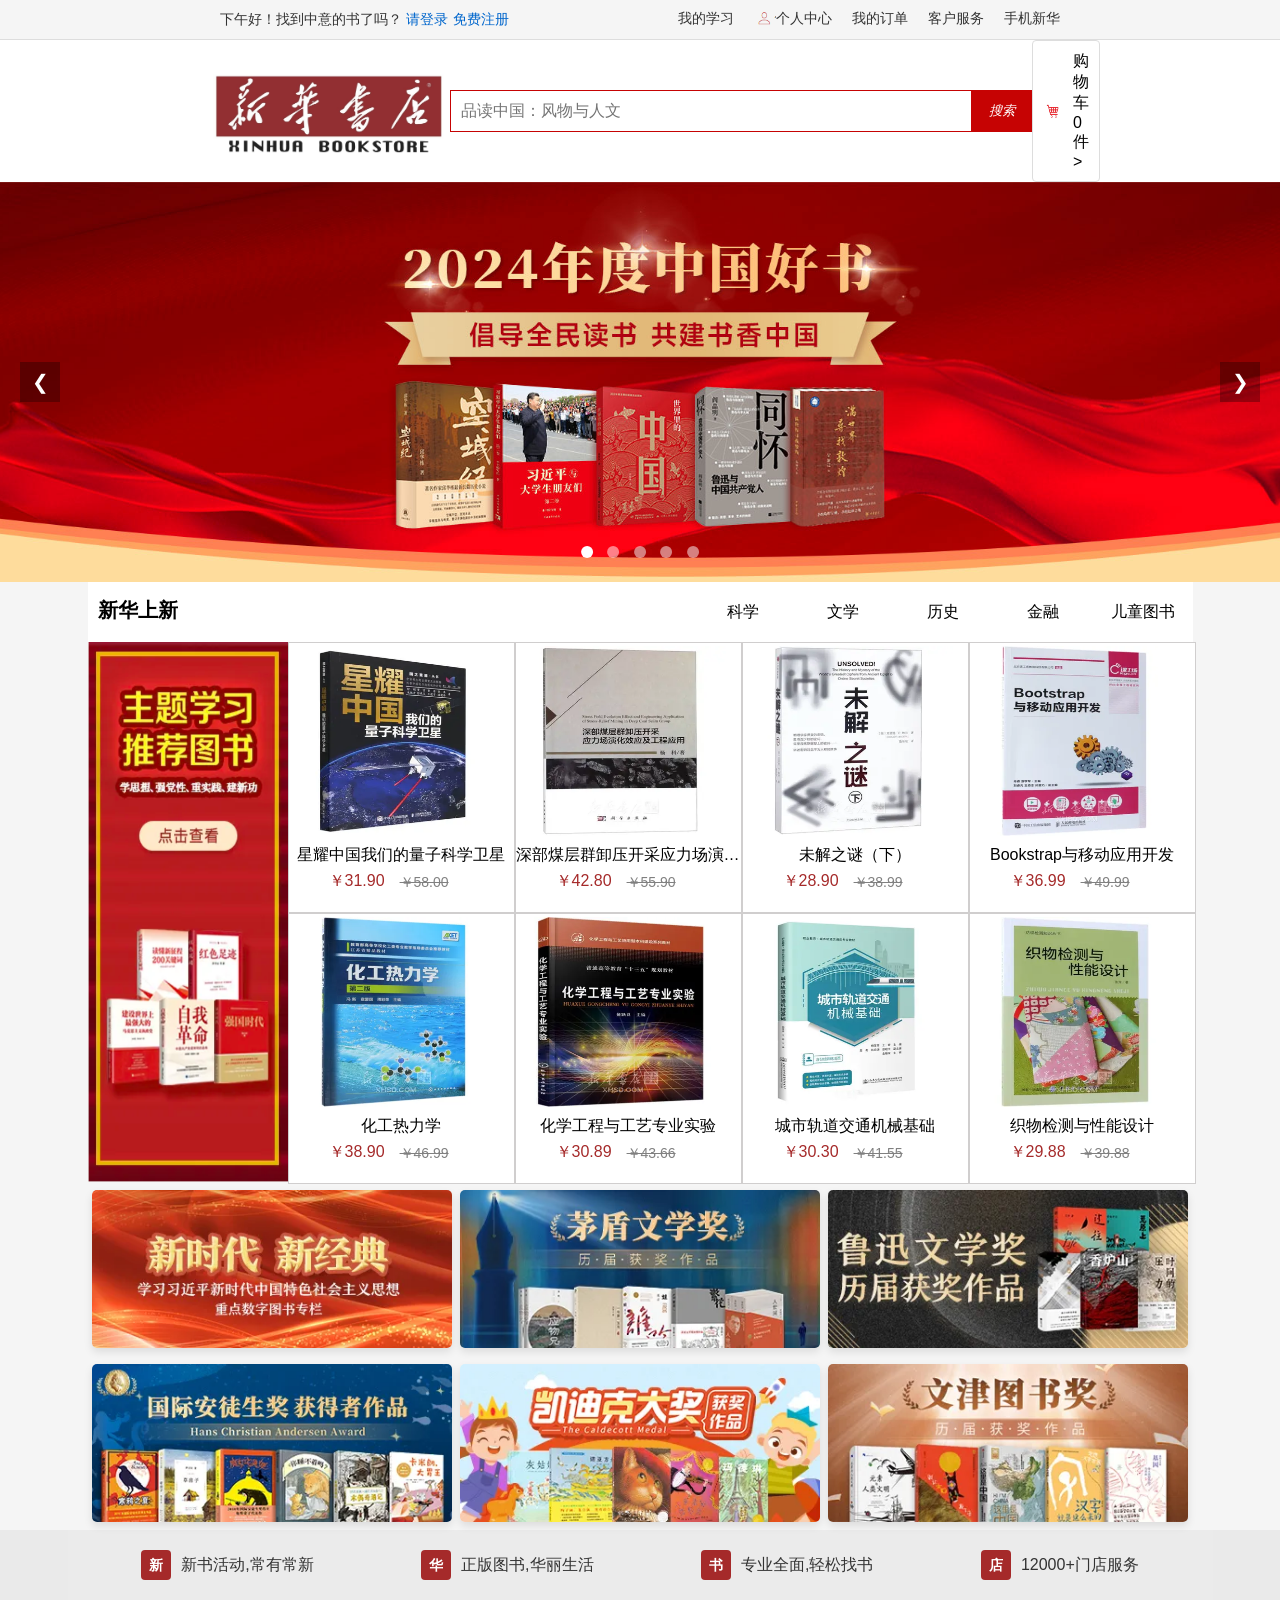
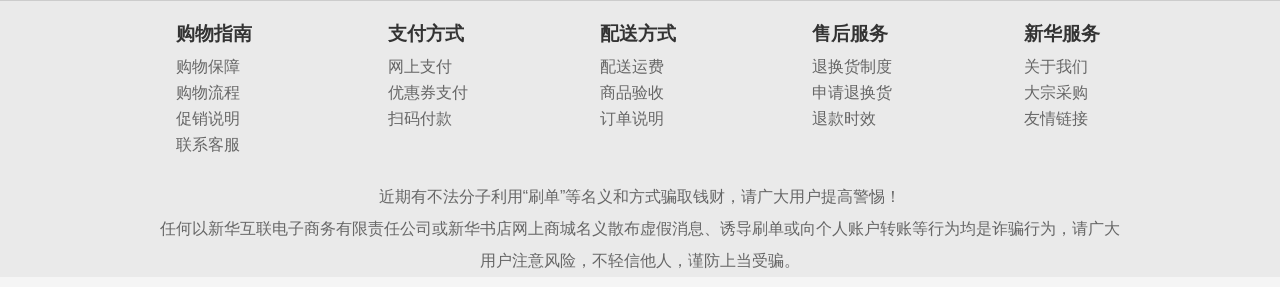
==== index.html @ 96c2afc4 "新华书店" ====
<!DOCTYPE html>
<html lang="en">

<head>
    <meta charset="UTF-8">
    <meta name="viewport" content="width=device-width, initial-scale=1.0">
    <title>新华书店</title>
    <link rel="stylesheet" href="./styles/index.css">
    <script type="module" src="./js/banner.js"></script>
    <link rel="stylesheet" href="./styles/common.css">
    <script type="module" src="./js/11.js"></script>
    <script type="module" src="./js/totop.js"></script>
    <script type="module" src="./js/cart.js"></script>
    <script type="module" src="./js/search.js"></script>
    <link rel="icon" type="image/png" sizes="32x32" href="./favicon_logosc1/favicon-32x32.png">
</head>

<body>
    <div class="top_menu">
        <div class="left-section">
            <span class="greeting">下午好！找到中意的书了吗？</span>
            <span class="login-register"><a href="#">请登录</a> <a href="#">免费注册</a></span>
        </div>
        <div class="right-section">
            <div class="nav-links">
                <a href="#">我的学习</a>
                <a href="#"><img src="./images/gerenzhongxin.png" alt="用户图标"
                        style="width: 22px; height: 18px; vertical-align: middle;">个人中心</a>
                <a href="#">我的订单</a>
                <a href="#">客户服务</a>
                <a href="#">手机新华</a>
            </div>
        </div>
    </div>
    <div class="header-container">
        <img src="./images/logo.png" alt="新华书店网上商城" class="logo">
        <div class="search-bar">
            <input type="text" placeholder="品读中国：风物与人文" class="search-input">
            <button class="search-button"><i class="fa fa-search">搜索</i></button>
        </div>
        <a href="index1.html" target="_blank" class="index1-link">
            <div class="cart">
                <img src="./images/gouwuvhe.png" alt="购物车图标" class="cart-icon">
                购物车 0 件 &gt;
            </div>
        </a>
    </div>


    <div class="banner">
        <div class="banner_wraper">
            <ul class="banner_wraper_list">
                <li class="banner_wraper_list_item"><img src="./images/banner1.jpg" alt="Image 1"></li>
                <li class="banner_wraper_list_item"><img src="./images/banner2.webp" alt="Image 2"></li>
                <li class="banner_wraper_list_item"><img src="./images/banner3.jpg" alt="Image 3"></li>
                <li class="banner_wraper_list_item"><img src="./images/banner4.webp" alt="Image 4"></li>
                <li class="banner_wraper_list_item"><img src="./images/banner5.png" alt="Image 5"></li>
            </ul>
        </div>
        <div class="banner_wraper_btn_box">
            <span class="active"></span>
            <span></span>
            <span></span>
            <span></span>
            <span></span>
        </div>
        <button class="banner_wraper_left_btn">&#10094;</button>
        <button class="banner_wraper_right_btn">&#10095;</button>

    </div>
    <div class="moudle">
        <div class="tittle">
            <h1 class="sub_tittle">新华上新</h1>
            <ul class="nav">
                <li class="nav_item">科学</li>
                <li class="nav_item">文学</li>
                <li class="nav_item">历史</li>
                <li class="nav_item">金融</li>
                <li class="nav_item">儿童图书</li>
            </ul>
        </div>
        <div class="container">
            <div class="photo">
                <img class="thumbile" src="./images/picture.png" alt="">
            </div>
            <div class="content">
                <a href="index2.html" target="_blank" class="index1-link">
                    <div class="content_item ">
                        <img class="thumbile" src="./images/kexue1.webp" alt="">
                        <p class="des">星耀中国我们的量子科学卫星</p>
                        <div class="price">
                            ￥31.90
                            <div class="original-price"> ￥58.00</div>
                        </div>
                    </div>
                </a>
                <div class="content_item">
                    <img class="thumbile" src="./images/kexue2.JPG" alt="">
                    <p class="des">深部煤层群卸压开采应力场演化效应及工程应用</p>
                    <div class="price">
                        ￥42.80
                        <div class="original-price"> ￥55.90</div>
                    </div>
                </div>
                <div class="content_item">
                    <img class="thumbile" src="./images/kexue3.jpg" alt="">
                    <p class="des">未解之谜（下）</p>
                    <div class="price">
                        ￥28.90
                        <div class="original-price"> ￥38.99</div>
                    </div>
                </div>
                <div class="content_item">
                    <img class="thumbile" src="./images/kexue4.JPG" alt="">
                    <p class="des">Bookstrap与移动应用开发</p>
                    <div class="price">
                        ￥36.99
                        <div class="original-price"> ￥49.99</div>
                    </div>
                </div>
                <div class="content_item">
                    <img class="thumbile" src="./images/kexue5.webp" alt="">
                    <p class="des">化工热力学</p>
                    <div class="price">
                        ￥38.90
                        <div class="original-price"> ￥46.99</div>
                    </div>
                </div>
                <div class="content_item">
                    <img class="thumbile" src="./images/kexue6.jpg" alt="">
                    <p class="des">化学工程与工艺专业实验</p>
                    <div class="price">
                        ￥30.89
                        <div class="original-price"> ￥43.66</div>
                    </div>
                </div>
                <div class="content_item">
                    <img class="thumbile" src="./images/kexue7.jpg" alt="">
                    <p class="des">城市轨道交通机械基础</p>
                    <div class="price">
                        ￥30.30
                        <div class="original-price"> ￥41.55</div>
                    </div>
                </div>
                <div class="content_item">
                    <img class="thumbile" src="./images/kexue8.JPG" alt="">
                    <p class="des">织物检测与性能设计</p>
                    <div class="price">
                        ￥29.88
                        <div class="original-price"> ￥39.88</div>
                    </div>
                </div>
            </div>
            <div class="content">
                <div class="content_item">
                    <img class="thumbile" src="./images/wenxue1.jpg" alt="">
                    <p class="des">骆驼祥子</p>
                    <div class="price">
                        ￥55.00
                        <div class="original-price"> ￥68.00</div>
                    </div>
                </div>
                <div class="content_item">
                    <img class="thumbile" src="./images/wenxue2.jpg" alt="">
                    <p class="des">一日的春光</p>
                    <div class="price">
                        ￥45.88
                        <div class="original-price"> ￥56.99</div>
                    </div>
                </div>
                <div class="content_item">
                    <img class="thumbile" src="./images/wenxue3.jpg" alt="">
                    <p class="des">我是猫</p>
                    <div class="price">
                        ￥41.99
                        <div class="original-price"> ￥54.22</div>
                    </div>
                </div>
                <div class="content_item">
                    <img class="thumbile" src="./images/wenxue4.jpg" alt="">
                    <p class="des">世说新语</p>
                    <div class="price">
                        ￥48.90
                        <div class="original-price"> ￥58.99</div>
                    </div>
                </div>
                <div class="content_item">
                    <img class="thumbile" src="./images/wenxue5.jpg" alt="">
                    <p class="des">猫</p>
                    <div class="price">
                        ￥41.99
                        <div class="original-price"> ￥52.00</div>
                    </div>
                </div>
                <div class="content_item">
                    <img class="thumbile" src="./images/wenxue6.jpg" alt="">
                    <p class="des">北流</p>
                    <div class="price">
                        ￥38.88
                        <div class="original-price"> ￥43.88</div>
                    </div>
                </div>
                <div class="content_item">
                    <img class="thumbile" src="./images/wenxue7.jpg" alt="">
                    <p class="des">昆虫记</p>
                    <div class="price">
                        ￥34.99
                        <div class="original-price"> ￥55.44</div>
                    </div>
                </div>
                <div class="content_item">
                    <img class="thumbile" src="./images/wenxue8.jpg" alt="">
                    <p class="des">傲慢与偏见</p>
                    <div class="price">
                        ￥41.99
                        <div class="original-price"> ￥50.34</div>
                    </div>
                </div>
            </div>
            <div class="content">
                <div class="content_item">
                    <img class="thumbile" src="./images/lishi1.webp" alt="">
                    <p class="des">中国近代史</p>
                    <div class="price">
                        ￥56.56
                        <div class="original-price"> ￥68.00</div>
                    </div>
                </div>
                <div class="content_item">
                    <img class="thumbile" src="./images/lishi2.webp" alt="">
                    <p class="des">看见故宫</p>
                    <div class="price">
                        ￥57.89
                        <div class="original-price"> ￥64.99</div>
                    </div>
                </div>
                <div class="content_item">
                    <img class="thumbile" src="./images/lishi3.webp" alt="">
                    <p class="des">中国文物精粹（海外馆藏）</p>
                    <div class="price">
                        ￥55.99
                        <div class="original-price"> ￥66.66</div>
                    </div>
                </div>
                <div class="content_item">
                    <img class="thumbile" src="./images/lishi4.jpg" alt="">
                    <p class="des">为国铸盾</p>
                    <div class="price">
                        ￥56.88
                        <div class="original-price"> ￥62.34</div>
                    </div>
                </div>
                <div class="content_item">
                    <img class="thumbile" src="./images/lishi5.webp" alt="">
                    <p class="des">中华精神大历史</p>
                    <div class="price">
                        ￥53.88
                        <div class="original-price"> ￥65.34</div>
                    </div>
                </div>
                <div class="content_item">
                    <img class="thumbile" src="./images/lishi6.webp" alt="">
                    <p class="des">庚子国变</p>
                    <div class="price">
                        ￥49.99
                        <div class="original-price"> ￥60.99</div>
                    </div>
                </div>
                <div class="content_item">
                    <img class="thumbile" src="./images/lishi7.webp" alt="">
                    <p class="des">透过地理看历史</p>
                    <div class="price">
                        ￥59.99
                        <div class="original-price"> ￥64.88</div>
                    </div>
                </div>
                <div class="content_item">
                    <img class="thumbile" src="./images/lishi8.jpg" alt="">
                    <p class="des">自然而然（曾孝濂传）</p>
                    <div class="price">
                        ￥55.99
                        <div class="original-price"> ￥66.66</div>
                    </div>
                </div>
            </div>
            <div class="content">
                <div class="content_item">
                    <img class="thumbile" src="./images/jinrong1.jpg" alt="">
                    <p class="des">企业文化与CI策划</p>
                    <div class="price">
                        ￥39.99
                        <div class="original-price"> ￥48.00</div>
                    </div>
                </div>
                <div class="content_item">
                    <img class="thumbile" src="./images/jinrong2.jpg" alt="">
                    <p class="des">Web3互联网的新世界</p>
                    <div class="price">
                        ￥37.60
                        <div class="original-price"> ￥49.99</div>
                    </div>
                </div>
                <div class="content_item">
                    <img class="thumbile" src="./images/jinrong3.jpg" alt="">
                    <p class="des">数字原生</p>
                    <div class="price">
                        ￥36.99
                        <div class="original-price"> ￥46.80</div>
                    </div>
                </div>
                <div class="content_item">
                    <img class="thumbile" src="./images/jinrong4.jpg" alt="">
                    <p class="des">重构关系（数字社交的本质）</p>
                    <div class="price">
                        ￥34.78
                        <div class="original-price"> ￥44.89</div>
                    </div>
                </div>
                <div class="content_item">
                    <img class="thumbile" src="./images/jinrong5.jpg" alt="">
                    <p class="des">中国经济改革简史</p>
                    <div class="price">
                        ￥35.34
                        <div class="original-price"> ￥46.99</div>
                    </div>
                </div>
                <div class="content_item">
                    <img class="thumbile" src="./images/jinrong6.jpg" alt="">
                    <p class="des">发展与超越中国式现代化的狠心问题与战略路径</p>
                    <div class="price">
                        ￥33.99
                        <div class="original-price"> ￥41.88</div>
                    </div>
                </div>
                <div class="content_item">
                    <img class="thumbile" src="./images/jinrong7.jpg" alt="">
                    <p class="des">七次崩溃</p>
                    <div class="price">
                        ￥32.99
                        <div class="original-price"> ￥47.89</div>
                    </div>
                </div>
                <div class="content_item">
                    <img class="thumbile" src="./images/jinrong8.jpg" alt="">
                    <p class="des">出海增长战略</p>
                    <div class="price">
                        ￥32.00
                        <div class="original-price"> ￥43.56</div>
                    </div>
                </div>
            </div>
            <div class="content">
                <div class="content_item">
                    <img class="thumbile" src="./images/ertong1.webp" alt="">
                    <p class="des">天方夜谭5</p>
                    <div class="price">
                        ￥28.99
                        <div class="original-price"> ￥39.99</div>
                    </div>
                </div>
                <div class="content_item">
                    <img class="thumbile" src="./images/ertong2.webp" alt="">
                    <p class="des">呼兰河传</p>
                    <div class="price">
                        ￥25.79
                        <div class="original-price"> ￥36.77</div>
                    </div>
                </div>
                <div class="content_item">
                    <img class="thumbile" src="./images/ertong3.webp" alt="">
                    <p class="des">x香喷喷！我的鼻子很重要</p>
                    <div class="price">
                        ￥22.74
                        <div class="original-price"> ￥33.99</div>
                    </div>
                </div>
                <div class="content_item">
                    <img class="thumbile" src="./images/ertong4.webp" alt="">
                    <p class="des">会消失的大书包</p>
                    <div class="price">
                        ￥28.99
                        <div class="original-price"> ￥38.74</div>
                    </div>
                </div>
                <div class="content_item">
                    <img class="thumbile" src="./images/ertong5.webp" alt="">
                    <p class="des">黄甫谧</p>
                    <div class="price">
                        ￥28.99
                        <div class="original-price"> ￥36.77</div>
                    </div>
                </div>
                <div class="content_item">
                    <img class="thumbile" src="./images/ertong6.webp" alt="">
                    <p class="des">疫苗先锋</p>
                    <div class="price">
                        ￥22.74
                        <div class="original-price"> ￥34.99</div>
                    </div>
                </div>
                <div class="content_item">
                    <img class="thumbile" src="./images/ertong7.webp" alt="">
                    <p class="des">花灯</p>
                    <div class="price">
                        ￥21.99
                        <div class="original-price"> ￥32.89</div>
                    </div>
                </div>
                <div class="content_item">
                    <img class="thumbile" src="./images/ertong8.webp" alt="">
                    <p class="des">氟淘淘变形记</p>
                    <div class="price">
                        ￥24.89
                        <div class="original-price"> ￥38.79</div>
                    </div>
                </div>
            </div>
        </div>
    </div>
    <div class="book-section">
        <div class="book-item">
            <img src="./images/photo1.png">
        </div>
        <div class="book-item">
            <img src="./images/photo2.png">
        </div>
        <div class="book-item">
            <img src="./images/photo3.png">
        </div>
    </div>
    <div class="book-section">
        <div class="book-item">
            <img src="./images/photo4.png">
        </div>
        <div class="book-item">
            <img src="./images/photo5.png">
        </div>
        <div class="book-item">
            <img src="./images/photo6.png">
        </div>
    </div>
    <div class="footer">
        <div class="container1">
            <div class="content">
                <div class="item">
                    <span class="icon">新</span>
                    <span>新书活动,常有常新</span>
                </div>
                <div class="item">
                    <span class="icon">华</span>
                    <span>正版图书,华丽生活</span>
                </div>
                <div class="item">
                    <span class="icon">书</span>
                    <span>专业全面,轻松找书</span>
                </div>
                <div class="item">
                    <span class="icon">店</span>
                    <span>12000+门店服务</span>
                </div>
            </div>
        </div>
        <div class="container">
            <div class="section">
                <h3>购物指南</h3>
                <ul>
                    <li><a href="#">购物保障</a></li>
                    <li><a href="#">购物流程</a></li>
                    <li><a href="#">促销说明</a></li>
                    <li><a href="#">联系客服</a></li>
                </ul>
            </div>
            <div class="section">
                <h3>支付方式</h3>
                <ul>
                    <li><a href="#">网上支付</a></li>
                    <li><a href="#">优惠券支付</a></li>
                    <li><a href="#">扫码付款</a></li>
                </ul>
            </div>
            <div class="section">
                <h3>配送方式</h3>
                <ul>
                    <li><a href="#">配送运费</a></li>
                    <li><a href="#">商品验收</a></li>
                    <li><a href="#">订单说明</a></li>
                </ul>
            </div>
            <div class="section">
                <h3>售后服务</h3>
                <ul>
                    <li><a href="#">退换货制度</a></li>
                    <li><a href="#">申请退换货</a></li>
                    <li><a href="#">退款时效</a></li>
                </ul>
            </div>
            <div class="section">
                <h3>新华服务</h3>
                <ul>
                    <li><a href="#">关于我们</a></li>
                    <li><a href="#">大宗采购</a></li>
                    <li><a href="#">友情链接</a></li>
                </ul>
            </div>
        </div>

        <div class="warning-container">
            <p class="warning-text">近期有不法分子利用“刷单”等名义和方式骗取钱财，请广大用户提高警惕！</p>
            <p class="warning-text">任何以新华互联电子商务有限责任公司或新华书店网上商城名义散布虚假消息、诱导刷单或向个人账户转账等行为均是诈骗行为，请广大用户注意风险，不轻信他人，谨防上当受骗。</p>
        </div>
    </div>
    <div class="top_btn">
        <i class="iconfont icon-up1"></i> <br>

        回到顶部
    </div>
</body>

</html>
---- styles/index.css ----
body,
ol,
ul,
h1,
h2,
h3,
h4,
h5,
h6,
p,
th,
td,
dl,
dd,
form,
fieldset,
legend,
input,
textarea,
select {
    margin: 0;
    padding: 0
}
li {
    list-style: none;
}



.banner {
    width: 100%;
    height: 400px;
    position: relative;
    overflow: hidden;
}

.banner_wraper {
    width: 100%;
    height: 100%;
    position: relative;
}

.banner_wraper_list {
    width: 100%;
    height: 100%;
    position: absolute;
    left: 0;
    top: 0;
    display: flex;
    transition: transform 0.5s ease-in-out;
}

.banner_wraper_list_item {
    width: 100%;
    height: 100%;
    float: left;
     min-width: 100%;
    flex-shrink: 0;
}

.banner_wraper_list_item img {
    width: 100%;
    height: 100%;
    object-fit: cover;
}

.banner_wraper_left_btn,
.banner_wraper_right_btn {
    position: absolute;
    top: 50%;
    transform: translateY(-50%);
    width: 40px;
    height: 40px;
    background: rgba(0, 0, 0, 0.3);
    color: #fff;
    border: none;
    cursor: pointer;
    font-size: 20px;
    z-index: 10;
}

.banner_wraper_left_btn {
    left: 20px;
}

.banner_wraper_right_btn {
    right: 20px;
}

.banner_wraper_btn_box {
    position: absolute;
    bottom: 20px;
    left: 50%;
    transform: translateX(-50%);
    z-index: 10;
}

.banner_wraper_btn_box span {
    display: inline-block;
    width: 12px;
    height: 12px;
    background: rgba(255, 255, 255, 0.5);
    border-radius: 50%;
    margin: 0 5px;
    cursor: pointer;
}

.banner_wraper_btn_box span.active {
    background: #fff;
}
.moudle {
    width: 1105px;
    height: 600px;
    margin: auto;
}
.moudle .tittle {
    justify-content: space-between;
    display: flex;
    height: 60px;
    background-color: white;
}
.moudle .tittle .sub_tittle {
    font-size: 20px;
    margin-top: 15px;
    margin-left: 10px;
}
.moudle .tittle .nav { 
    /* margin-top: 15px; */
    display: flex;
    align-items: center;
}
.moudle .tittle .nav_item {
    border-radius: 20px;
    text-align: center;
    width: 100px;
}
.moudle .tittle .nav_item:hover {
    background-color: brown;
    color: white;
}
.moudle .nav_item.active{
    display: block;
}
.moudle .container {
    display: flex;
    width: 1110px;
    height: 540px;
}
.moudle .photo {
    width: 200px;
    height: 540px;
}
.moudle .photo .thumbile {
    width: 200px;
    height: 540px;
}
.moudle .content {
    display: none;
    width: 910px;
    height: 540px;
    flex-wrap: wrap;
}
.moudle .content.show {
    display: flex;
}
.moudle .content_item {
    background-color: white;
    width: 225px;
    height: 269px;
    border: 0.5px solid rgb(208, 206, 206);
}
.moudle .content_item .thumbile{
    margin-top: 3px;
    /* display: none; */
    width: 210px;
    height: 190px;
    cursor: pointer;
}
.des {
    text-align: center;
    cursor: pointer;
    margin-top: 5px;
    white-space: nowrap; /* 防止换行 */
    overflow: hidden; /* 超出部分隐藏 */
    text-overflow: ellipsis; /* 超出部分用省略号表示 */
    width: 225px;
}
.moudle .content .content_item p:hover {
    color: brown;
}
.moudle .content .price {
    display: flex;
    margin-left: 40px;
    color: brown;
    font-size: 16px;
    margin-top: 5px;
}
.moudle .content .original-price {
    text-decoration: line-through;
    color: gray;
    font-size: 14px;
    margin-left: 15px;
    margin-top: 3px;
}


.book-section {
    display: flex;
    margin: auto;
    width: 1105px;
    height: 158px;
    justify-content: space-around;
    padding: 8px 8px;
}

.book-item {
    width: 360px;
    height: 158px;
    box-shadow: 0 4px 8px rgba(0, 0, 0, 0.1);
    border-radius: 5px;
    overflow: hidden;
}

.book-item img {
    width: 360px;
    height: auto;
    display: block;
}


.footer {
    width: 100%;
    background-color:  #e5e4e4a1;
}

.footer .container1 {
    border-bottom: 1px solid #ccc;
}

.footer .content {
    margin: auto;
    width: 1105px;
    display: flex;
    justify-content: space-around;
    align-items: center;
    padding: 20px;
    background-color: #ebebeb;
    
}

.item {
    display: flex;
    align-items: center;
    gap: 10px; /* 调整图标和文本之间的间距 */
}

.icon {
    width: 30px; /* 根据实际需要调整大小 */
    height: 30px;
    line-height: 30px;
    text-align: center;
    color: white;
    background-color: brown; /* 图标背景颜色 */
    border-radius: 4px;
    font-size: 14px;
    font-weight: bold;
    cursor: pointer;
}

.item span:last-child {
    color: #333;
    font-size: 16px;
    cursor: pointer;
}


.footer .container {
    width: 1060px;
    display: flex;
    justify-content: space-around;
    padding: 20px;
    margin: auto;
}

.section {
    /* text-align: left; */
    /* margin-left: 100px; */
    width: 80px;
    /* margin: auto; */
}

.section h3 {
    /* margin: auto; */
    color: #333;
    margin-bottom: 10px;
}

.section ul {
    list-style-type: none;
    padding: 0;
}

.section ul li a {
    color: #666;
    text-decoration: none;
    display: block;
    margin-bottom: 5px;
}

.section ul li a:hover {
    color: brown;
}




.warning-container {
    text-align: center;
    /* background-color:  #e5e4e4a1; */
    /* padding: 20px; */
    /* margin-bottom: 0px; */
    border-radius: 5px;
    /* box-shadow: 0 0 10px rgba(0, 0, 0, 0.1); */
    margin: auto ;
    max-width: 960px;
    margin-bottom: 10px  ;
}

.warning-text {
    color:#666;
    line-height: 2;
}


.top_btn {
width: 80px;
height: 60px;
background-color:brown;
position: fixed;
bottom: 100px;
right: 50px;
padding: 10px 5px;
color: white;
text-align: center;
font-size: 16px; 
cursor: pointer;
}
---- styles/common.css ----
body {
    font-family: Arial, sans-serif;
    margin: 0;
    padding: 0;
    background-color: #f5f5f5;
}

.top_menu {
    background-color: #f5f5f5;
    border-bottom: 1px solid #ddd;
    padding: 10px 20px;
    display: flex;
    justify-content: space-between;
    align-items: center;
}

.greeting {
    color: #333;
    font-size: 14px;
    margin-left: 200px;
}

.login-register a {
    color: #0066cc;
    text-decoration: none;
    font-size: 14px;
}

.nav-links {
    display: flex;
    gap: 20px;
    font-size: 14px;
    margin-right: 200px;
}

.nav-links a {
    color: #333;
    text-decoration: none;
}

.header-container {
    background: white;
    display: flex;
    justify-content: space-between;
    align-items: center;
    /* padding: 20px; */
}

.logo {
    width: 250px;
    height: auto;
    margin-left: 200px;
}

.search-bar {
    display: flex;
    align-items: center;
   
}

.search-input {
    outline: none;
    width: 500px;
    height: 40px;
    border: 1px solid rgb(198, 3, 3);
    padding: 0 10px;
    font-size: 16px;
}

.search-button {
    width: 60px;
    height: 42px;
    background-color: rgb(198, 3, 3);
    color: white;
    border: none;
    cursor: pointer;
}

.index1-link {
    text-decoration: none;
    /* 去除链接默认下划线 */
    color: inherit;
    /* 继承父元素颜色 */
    display: inline-block;
    /* 使链接成为行内块级元素 */
}

.cart {
    margin-right: 200px;
    display: flex;
    align-items: center;
    padding: 10px;
    border: 1px solid #ddd;
    border-radius: 4px;
    cursor: pointer;
}

.cart-icon {
    width: 20px;
    height: 20px;
    margin-right: 10px;
}
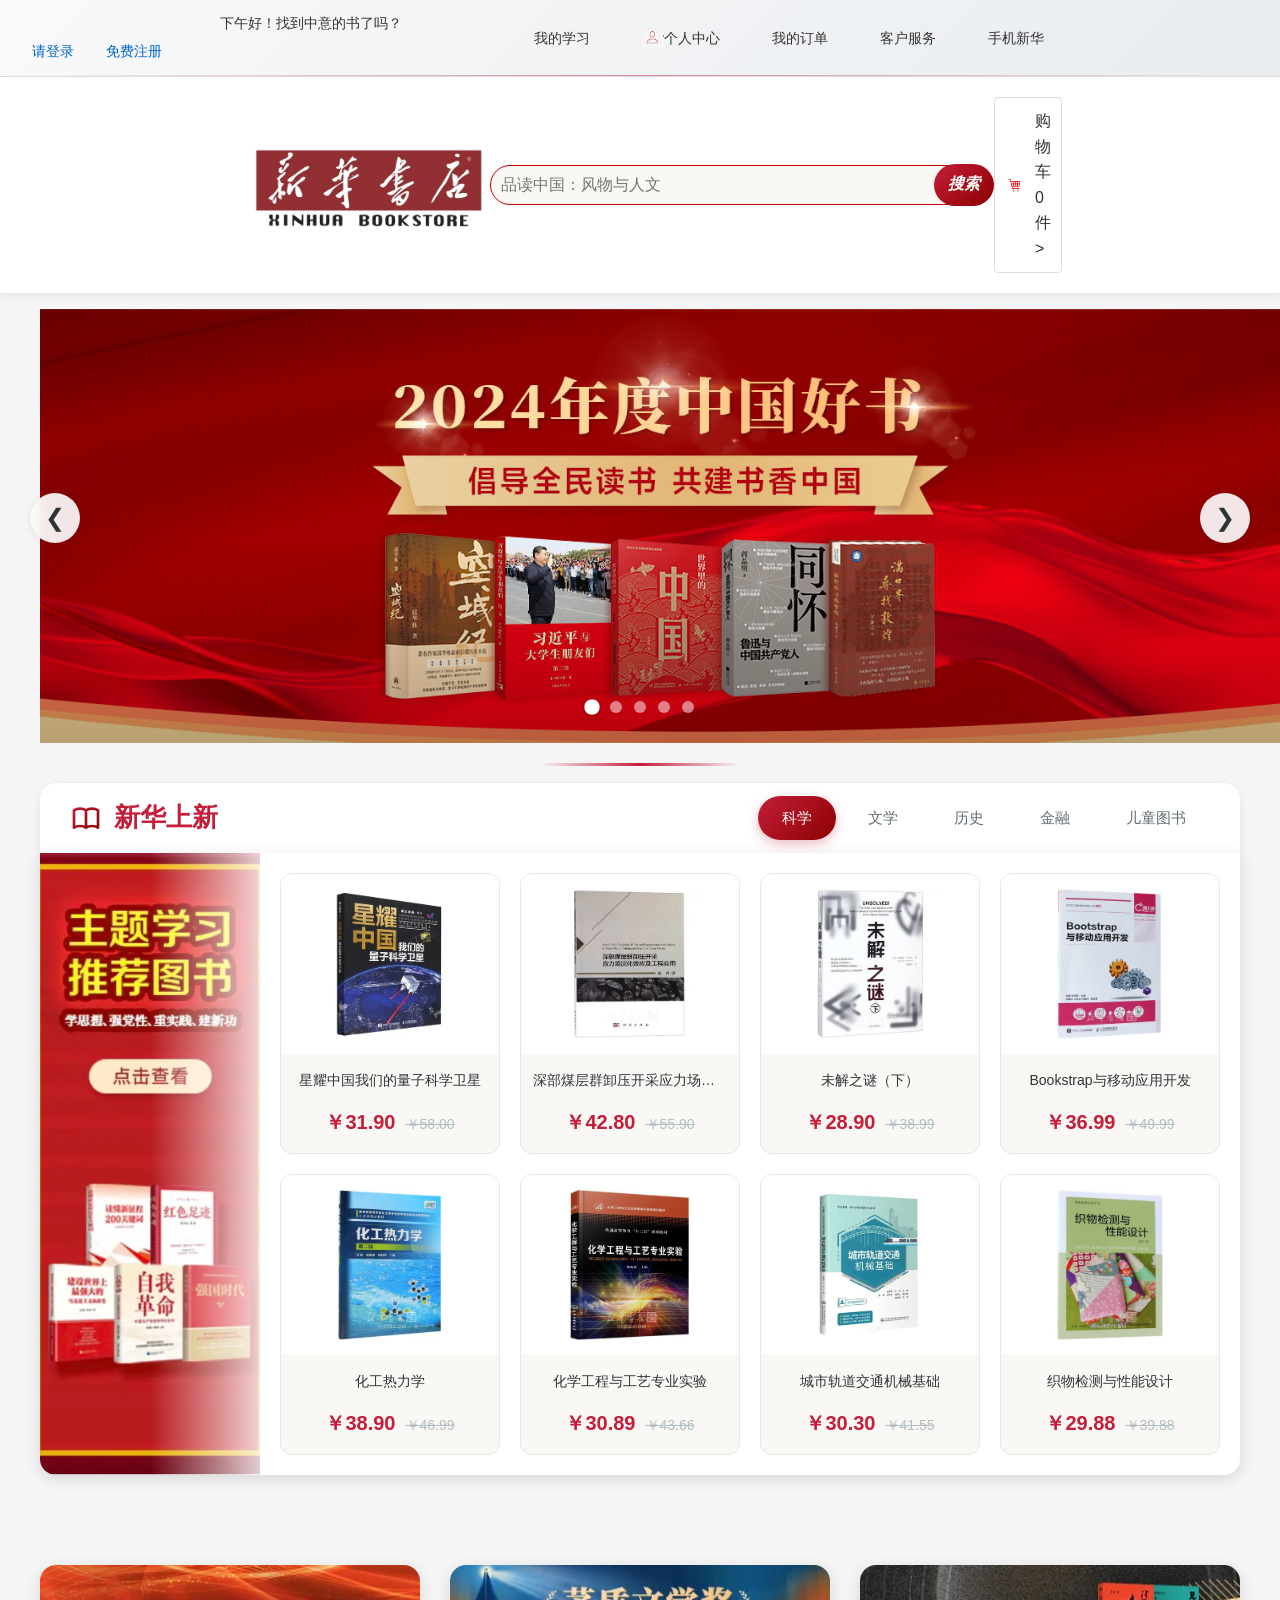
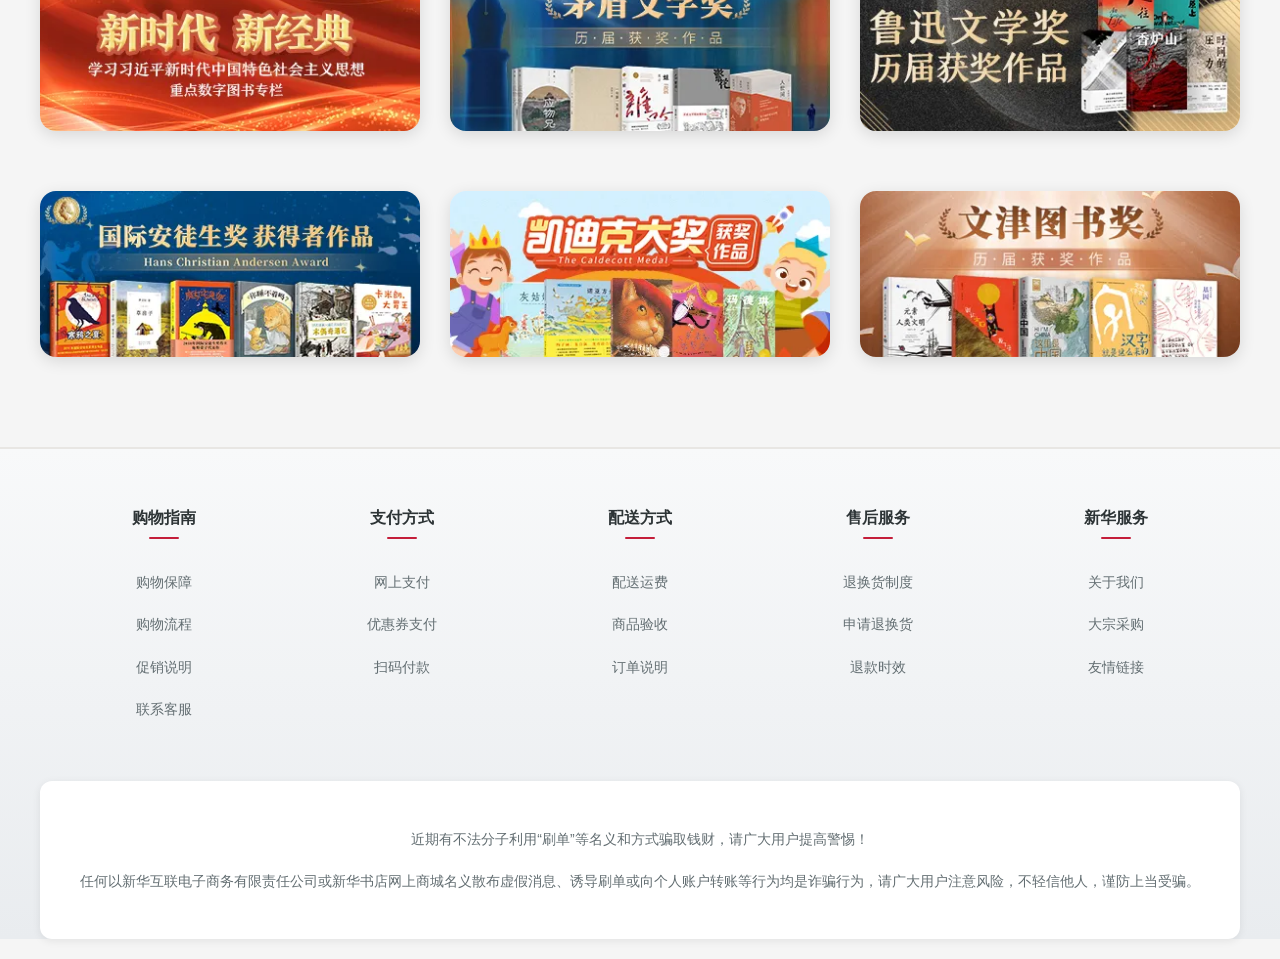
==== commit d75112c7: "新华书店" ====
--- a/index.html
+++ b/index.html
@@ -514,6 +514,7 @@
 
         回到顶部
     </div>
+    <script type="module" src="./js/interactions.js"></script>
 </body>
 
 </html>
--- a/styles/index.css
+++ b/styles/index.css
@@ -1,37 +1,232 @@
-body,
-ol,
-ul,
-h1,
-h2,
-h3,
-h4,
-h5,
-h6,
-p,
-th,
-td,
-dl,
-dd,
-form,
-fieldset,
-legend,
-input,
-textarea,
-select {
+:root {
+    --primary-color: #c41e3a;
+    --primary-dark: #8b0000;
+    --primary-light: #e74c3c;
+    --secondary-color: #2c3e50;
+    --accent-color: #d4a574;
+    --background-light: #faf8f5;
+    --background-card: #ffffff;
+    --text-primary: #2d3436;
+    --text-secondary: #636e72;
+    --text-muted: #b2bec3;
+    --border-light: #e8e6e3;
+    --shadow-soft: 0 2px 8px rgba(0, 0, 0, 0.08);
+    --shadow-medium: 0 4px 16px rgba(0, 0, 0, 0.12);
+    --shadow-hover: 0 8px 24px rgba(0, 0, 0, 0.16);
+    --transition-fast: 0.2s ease;
+    --transition-medium: 0.3s ease;
+    --transition-slow: 0.5s ease;
+}
+
+body {
+    font-family: -apple-system, BlinkMacSystemFont, 'Segoe UI', 'PingFang SC', 'Hiragino Sans GB', 'Microsoft YaHei', sans-serif;
     margin: 0;
-    padding: 0
-}
-li {
-    list-style: none;
-}
-
-
+    padding: 0;
+    background-color: var(--background-light);
+    color: var(--text-primary);
+    line-height: 1.6;
+    -webkit-font-smoothing: antialiased;
+    -moz-osx-font-smoothing: grayscale;
+}
+
+* {
+    box-sizing: border-box;
+}
+
+a {
+    text-decoration: none;
+    color: inherit;
+    transition: color var(--transition-fast);
+}
+
+.top_menu {
+    background: linear-gradient(135deg, #f8f9fa 0%, #e9ecef 100%);
+    border-bottom: 1px solid var(--border-light);
+    padding: 12px 40px;
+    display: flex;
+    justify-content: space-between;
+    align-items: center;
+    position: relative;
+    z-index: 100;
+}
+
+.top_menu::before {
+    content: '';
+    position: absolute;
+    bottom: 0;
+    left: 0;
+    right: 0;
+    height: 1px;
+    background: linear-gradient(90deg, transparent, var(--primary-color), transparent);
+    opacity: 0.5;
+}
+
+.greeting {
+    color: var(--text-secondary);
+    font-size: 14px;
+    font-weight: 500;
+}
+
+.login-register {
+    display: flex;
+    gap: 8px;
+}
+
+.login-register a {
+    color: var(--primary-color);
+    font-size: 14px;
+    padding: 4px 12px;
+    border-radius: 20px;
+    transition: all var(--transition-fast);
+    position: relative;
+    overflow: hidden;
+}
+
+.login-register a:hover {
+    background-color: var(--primary-color);
+    color: white;
+    transform: translateY(-1px);
+}
+
+.nav-links {
+    display: flex;
+    gap: 8px;
+    font-size: 14px;
+}
+
+.nav-links a {
+    color: var(--text-secondary);
+    padding: 8px 16px;
+    border-radius: 8px;
+    transition: all var(--transition-fast);
+    font-weight: 500;
+}
+
+.nav-links a:hover {
+    color: var(--primary-color);
+    background-color: rgba(196, 30, 58, 0.08);
+    transform: translateY(-2px);
+}
+
+.header-container {
+    background: white;
+    display: flex;
+    justify-content: space-between;
+    align-items: center;
+    padding: 20px 40px;
+    box-shadow: var(--shadow-soft);
+    position: sticky;
+    top: 0;
+    z-index: 99;
+}
+
+.logo {
+    width: 200px;
+    height: auto;
+    transition: transform var(--transition-medium);
+    cursor: pointer;
+}
+
+.logo:hover {
+    transform: scale(1.05);
+}
+
+.search-bar {
+    display: flex;
+    align-items: center;
+    flex: 0 1 600px;
+    position: relative;
+}
+
+.search-input {
+    outline: none;
+    width: 100%;
+    height: 48px;
+    border: 2px solid var(--border-light);
+    padding: 0 20px;
+    font-size: 16px;
+    border-radius: 24px;
+    transition: all var(--transition-fast);
+    background: var(--background-light);
+}
+
+.search-input:focus {
+    border-color: var(--primary-color);
+    background: white;
+    box-shadow: 0 0 0 4px rgba(196, 30, 58, 0.1);
+}
+
+.search-button {
+    width: 56px;
+    height: 48px;
+    background: linear-gradient(135deg, var(--primary-color) 0%, var(--primary-dark) 100%);
+    color: white;
+    border: none;
+    border-radius: 24px;
+    cursor: pointer;
+    font-size: 16px;
+    font-weight: 600;
+    margin-left: -56px;
+    transition: all var(--transition-fast);
+    position: relative;
+    overflow: hidden;
+}
+
+.search-button::before {
+    content: '';
+    position: absolute;
+    top: 0;
+    left: -100%;
+    width: 100%;
+    height: 100%;
+    background: linear-gradient(90deg, transparent, rgba(255,255,255,0.2), transparent);
+    transition: left 0.5s;
+}
+
+.search-button:hover::before {
+    left: 100%;
+}
+
+.search-button:hover {
+    box-shadow: 0 4px 12px rgba(196, 30, 58, 0.4);
+    transform: translateY(-2px);
+}
+
+.cart {
+    margin-right: 40px;
+    display: flex;
+    align-items: center;
+    padding: 12px 20px;
+    border: 2px solid var(--border-light);
+    border-radius: 12px;
+    cursor: pointer;
+    transition: all var(--transition-fast);
+    background: white;
+}
+
+.cart:hover {
+    border-color: var(--primary-color);
+    box-shadow: var(--shadow-medium);
+    transform: translateY(-2px);
+}
+
+.cart-icon {
+    width: 24px;
+    height: 24px;
+    margin-right: 10px;
+    transition: transform var(--transition-fast);
+}
+
+.cart:hover .cart-icon {
+    transform: scale(1.1);
+}
 
 .banner {
     width: 100%;
-    height: 400px;
+    height: 450px;
     position: relative;
     overflow: hidden;
+    margin-bottom: 40px;
 }
 
 .banner_wraper {
@@ -47,21 +242,38 @@
     left: 0;
     top: 0;
     display: flex;
-    transition: transform 0.5s ease-in-out;
+    transition: transform 0.8s cubic-bezier(0.25, 0.46, 0.45, 0.94);
 }
 
 .banner_wraper_list_item {
     width: 100%;
     height: 100%;
     float: left;
-     min-width: 100%;
+    min-width: 100%;
     flex-shrink: 0;
+    position: relative;
+}
+
+.banner_wraper_list_item::after {
+    content: '';
+    position: absolute;
+    bottom: 0;
+    left: 0;
+    right: 0;
+    height: 50%;
+    background: linear-gradient(to top, rgba(0,0,0,0.3), transparent);
+    pointer-events: none;
 }
 
 .banner_wraper_list_item img {
     width: 100%;
     height: 100%;
     object-fit: cover;
+    transition: transform var(--transition-slow);
+}
+
+.banner:hover .banner_wraper_list_item img {
+    transform: scale(1.02);
 }
 
 .banner_wraper_left_btn,
@@ -69,30 +281,46 @@
     position: absolute;
     top: 50%;
     transform: translateY(-50%);
-    width: 40px;
-    height: 40px;
-    background: rgba(0, 0, 0, 0.3);
-    color: #fff;
+    width: 50px;
+    height: 50px;
+    background: rgba(255, 255, 255, 0.9);
+    color: var(--text-primary);
     border: none;
-    cursor: pointer;
-    font-size: 20px;
+    border-radius: 50%;
+    cursor: pointer;
+    font-size: 24px;
     z-index: 10;
+    transition: all var(--transition-fast);
+    display: flex;
+    align-items: center;
+    justify-content: center;
+    box-shadow: var(--shadow-soft);
+    backdrop-filter: blur(10px);
+}
+
+.banner_wraper_left_btn:hover,
+.banner_wraper_right_btn:hover {
+    background: white;
+    box-shadow: var(--shadow-medium);
+    transform: translateY(-50%) scale(1.1);
 }
 
 .banner_wraper_left_btn {
-    left: 20px;
+    left: 30px;
 }
 
 .banner_wraper_right_btn {
-    right: 20px;
+    right: 30px;
 }
 
 .banner_wraper_btn_box {
     position: absolute;
-    bottom: 20px;
+    bottom: 30px;
     left: 50%;
     transform: translateX(-50%);
     z-index: 10;
+    display: flex;
+    gap: 12px;
 }
 
 .banner_wraper_btn_box span {
@@ -101,198 +329,418 @@
     height: 12px;
     background: rgba(255, 255, 255, 0.5);
     border-radius: 50%;
-    margin: 0 5px;
-    cursor: pointer;
+    cursor: pointer;
+    transition: all var(--transition-medium);
+    border: 2px solid transparent;
+}
+
+.banner_wraper_btn_box span:hover {
+    background: rgba(255, 255, 255, 0.8);
+    transform: scale(1.2);
 }
 
 .banner_wraper_btn_box span.active {
-    background: #fff;
-}
+    background: white;
+    transform: scale(1.3);
+    box-shadow: 0 2px 8px rgba(0, 0, 0, 0.2);
+}
+
 .moudle {
-    width: 1105px;
-    height: 600px;
-    margin: auto;
-}
+    width: 1200px;
+    margin: 0 auto 60px;
+    position: relative;
+}
+
+.moudle::before {
+    content: '';
+    position: absolute;
+    top: -20px;
+    left: 50%;
+    transform: translateX(-50%);
+    width: 200px;
+    height: 3px;
+    background: linear-gradient(90deg, transparent, var(--primary-color), transparent);
+    border-radius: 2px;
+}
+
 .moudle .tittle {
     justify-content: space-between;
     display: flex;
-    height: 60px;
-    background-color: white;
-}
+    height: 70px;
+    background: white;
+    border-radius: 16px 16px 0 0;
+    align-items: center;
+    padding: 0 30px;
+    box-shadow: var(--shadow-soft);
+}
+
 .moudle .tittle .sub_tittle {
-    font-size: 20px;
-    margin-top: 15px;
-    margin-left: 10px;
-}
-.moudle .tittle .nav { 
-    /* margin-top: 15px; */
-    display: flex;
-    align-items: center;
-}
+    font-size: 26px;
+    font-weight: 700;
+    color: var(--primary-color);
+    position: relative;
+    display: flex;
+    align-items: center;
+}
+
+.moudle .tittle .sub_tittle::before {
+    content: '';
+    display: inline-flex;
+    align-items: center;
+    justify-content: center;
+    width: 32px;
+    height: 32px;
+    margin-right: 12px;
+    background: linear-gradient(135deg, var(--primary-color) 0%, var(--primary-dark) 100%);
+    -webkit-mask: url("data:image/svg+xml,%3Csvg xmlns='http://www.w3.org/2000/svg' fill='none' viewBox='0 0 24 24' stroke='currentColor'%3E%3Cpath stroke-linecap='round' stroke-linejoin='round' stroke-width='2' d='M12 6.253v13m0-13C10.832 5.477 9.246 5 7.5 5S4.168 5.477 3 6.253v13C4.168 18.477 5.754 18 7.5 18s3.332.477 4.5 1.253m0-13C13.168 5.477 14.754 5 16.5 5c1.747 0 3.332.477 4.5 1.253v13C19.832 18.477 18.247 18 16.5 18c-1.746 0-3.332.477-4.5 1.253'/%3E%3C/svg%3E") center/contain no-repeat;
+    mask: url("data:image/svg+xml,%3Csvg xmlns='http://www.w3.org/2000/svg' fill='none' viewBox='0 0 24 24' stroke='currentColor'%3E%3Cpath stroke-linecap='round' stroke-linejoin='round' stroke-width='2' d='M12 6.253v13m0-13C10.832 5.477 9.246 5 7.5 5S4.168 5.477 3 6.253v13C4.168 18.477 5.754 18 7.5 18s3.332.477 4.5 1.253m0-13C13.168 5.477 14.754 5 16.5 5c1.747 0 3.332.477 4.5 1.253v13C19.832 18.477 18.247 18 16.5 18c-1.746 0-3.332.477-4.5 1.253'/%3E%3C/svg%3E") center/contain no-repeat;
+}
+
+.moudle .tittle .nav {
+    display: flex;
+    align-items: center;
+    gap: 8px;
+}
+
 .moudle .tittle .nav_item {
-    border-radius: 20px;
+    border-radius: 25px;
     text-align: center;
-    width: 100px;
-}
+    padding: 10px 24px;
+    font-size: 15px;
+    font-weight: 500;
+    color: var(--text-secondary);
+    cursor: pointer;
+    transition: all var(--transition-fast);
+    position: relative;
+    overflow: hidden;
+}
+
+.moudle .tittle .nav_item::before {
+    content: '';
+    position: absolute;
+    top: 50%;
+    left: 50%;
+    width: 0;
+    height: 0;
+    background: var(--primary-color);
+    border-radius: 50%;
+    transition: all var(--transition-medium);
+    transform: translate(-50%, -50%);
+    z-index: -1;
+}
+
+.moudle .tittle .nav_item:hover::before {
+    width: 200%;
+    height: 200%;
+}
+
 .moudle .tittle .nav_item:hover {
-    background-color: brown;
     color: white;
-}
-.moudle .nav_item.active{
-    display: block;
-}
+    transform: translateY(-2px);
+}
+
+.moudle .tittle .nav_item.active {
+    background: linear-gradient(135deg, var(--primary-color) 0%, var(--primary-dark) 100%);
+    color: white;
+    box-shadow: 0 4px 12px rgba(196, 30, 58, 0.3);
+}
+
 .moudle .container {
     display: flex;
-    width: 1110px;
-    height: 540px;
-}
+    width: 100%;
+    min-height: 540px;
+    background: white;
+    border-radius: 0 0 16px 16px;
+    box-shadow: var(--shadow-medium);
+    overflow: hidden;
+}
+
 .moudle .photo {
-    width: 200px;
-    height: 540px;
-}
+    width: 220px;
+    flex-shrink: 0;
+    position: relative;
+    overflow: hidden;
+}
+
+.moudle .photo::after {
+    content: '';
+    position: absolute;
+    top: 0;
+    right: 0;
+    bottom: 0;
+    width: 50%;
+    background: linear-gradient(to right, transparent, rgba(255,255,255,0.8));
+    pointer-events: none;
+}
+
 .moudle .photo .thumbile {
-    width: 200px;
-    height: 540px;
-}
+    width: 100%;
+    height: 100%;
+    object-fit: cover;
+    transition: transform var(--transition-slow);
+}
+
+.moudle .photo:hover .thumbile {
+    transform: scale(1.08);
+}
+
 .moudle .content {
     display: none;
-    width: 910px;
-    height: 540px;
+    width: calc(100% - 220px);
     flex-wrap: wrap;
-}
+    padding: 20px;
+    gap: 20px;
+    animation: fadeIn 0.5s ease;
+}
+
+@keyframes fadeIn {
+    from {
+        opacity: 0;
+        transform: translateY(20px);
+    }
+    to {
+        opacity: 1;
+        transform: translateY(0);
+    }
+}
+
 .moudle .content.show {
     display: flex;
 }
+
 .moudle .content_item {
-    background-color: white;
-    width: 225px;
-    height: 269px;
-    border: 0.5px solid rgb(208, 206, 206);
-}
-.moudle .content_item .thumbile{
-    margin-top: 3px;
-    /* display: none; */
-    width: 210px;
-    height: 190px;
-    cursor: pointer;
-}
+    background: var(--background-light);
+    width: calc(25% - 15px);
+    min-height: 280px;
+    border-radius: 12px;
+    overflow: hidden;
+    transition: all var(--transition-medium);
+    cursor: pointer;
+    position: relative;
+    border: 1px solid var(--border-light);
+}
+
+.moudle .content_item:hover {
+    transform: translateY(-8px);
+    box-shadow: var(--shadow-hover);
+    border-color: transparent;
+}
+
+.moudle .content_item::before {
+    content: '';
+    position: absolute;
+    top: 0;
+    left: 0;
+    right: 0;
+    height: 4px;
+    background: linear-gradient(90deg, var(--primary-color), var(--accent-color));
+    opacity: 0;
+    transition: opacity var(--transition-fast);
+}
+
+.moudle .content_item:hover::before {
+    opacity: 1;
+}
+
+.moudle .content_item .thumbile {
+    width: 100%;
+    height: 180px;
+    object-fit: contain;
+    padding: 15px;
+    transition: transform var(--transition-medium);
+    background: white;
+}
+
+.moudle .content_item:hover .thumbile {
+    transform: scale(1.05);
+}
+
 .des {
     text-align: center;
     cursor: pointer;
-    margin-top: 5px;
-    white-space: nowrap; /* 防止换行 */
-    overflow: hidden; /* 超出部分隐藏 */
-    text-overflow: ellipsis; /* 超出部分用省略号表示 */
-    width: 225px;
-}
+    margin-top: 8px;
+    white-space: nowrap;
+    overflow: hidden;
+    text-overflow: ellipsis;
+    width: 100%;
+    padding: 0 12px;
+    font-size: 14px;
+    color: var(--text-primary);
+    transition: color var(--transition-fast);
+}
+
 .moudle .content .content_item p:hover {
-    color: brown;
-}
+    color: var(--primary-color);
+}
+
 .moudle .content .price {
     display: flex;
-    margin-left: 40px;
-    color: brown;
-    font-size: 16px;
-    margin-top: 5px;
-}
+    justify-content: center;
+    align-items: baseline;
+    gap: 10px;
+    color: var(--primary-color);
+    font-size: 20px;
+    font-weight: 700;
+    margin-top: 12px;
+    padding: 0 12px 15px;
+}
+
 .moudle .content .original-price {
     text-decoration: line-through;
-    color: gray;
+    color: var(--text-muted);
     font-size: 14px;
-    margin-left: 15px;
-    margin-top: 3px;
-}
-
+    font-weight: 400;
+}
 
 .book-section {
     display: flex;
     margin: auto;
-    width: 1105px;
-    height: 158px;
-    justify-content: space-around;
-    padding: 8px 8px;
+    width: 1200px;
+    gap: 30px;
+    padding: 30px 0;
 }
 
 .book-item {
-    width: 360px;
-    height: 158px;
-    box-shadow: 0 4px 8px rgba(0, 0, 0, 0.1);
-    border-radius: 5px;
+    flex: 1;
+    border-radius: 16px;
     overflow: hidden;
+    box-shadow: var(--shadow-medium);
+    transition: all var(--transition-medium);
+    cursor: pointer;
+    position: relative;
+}
+
+.book-item:hover {
+    transform: translateY(-10px);
+    box-shadow: var(--shadow-hover);
+}
+
+.book-item::before {
+    content: '';
+    position: absolute;
+    top: 0;
+    left: 0;
+    right: 0;
+    bottom: 0;
+    background: linear-gradient(45deg, rgba(196, 30, 58, 0.1), transparent);
+    opacity: 0;
+    transition: opacity var(--transition-fast);
+    z-index: 1;
+}
+
+.book-item:hover::before {
+    opacity: 1;
 }
 
 .book-item img {
-    width: 360px;
+    width: 100%;
     height: auto;
     display: block;
-}
-
+    transition: transform var(--transition-slow);
+}
+
+.book-item:hover img {
+    transform: scale(1.05);
+}
 
 .footer {
     width: 100%;
-    background-color:  #e5e4e4a1;
+    background: linear-gradient(180deg, #f8f9fa 0%, #e9ecef 100%);
+    border-top: 1px solid var(--border-light);
+    margin-top: 60px;
 }
 
 .footer .container1 {
-    border-bottom: 1px solid #ccc;
+    border-bottom: 1px solid var(--border-light);
+    background: white;
 }
 
 .footer .content {
     margin: auto;
-    width: 1105px;
+    width: 1200px;
     display: flex;
     justify-content: space-around;
     align-items: center;
-    padding: 20px;
-    background-color: #ebebeb;
-    
+    padding: 30px;
+    flex-wrap: wrap;
+    gap: 20px;
 }
 
 .item {
     display: flex;
     align-items: center;
-    gap: 10px; /* 调整图标和文本之间的间距 */
+    gap: 12px;
+    padding: 15px 25px;
+    border-radius: 12px;
+    background: var(--background-light);
+    transition: all var(--transition-fast);
+    cursor: pointer;
+}
+
+.item:hover {
+    background: white;
+    box-shadow: var(--shadow-medium);
+    transform: translateY(-3px);
 }
 
 .icon {
-    width: 30px; /* 根据实际需要调整大小 */
-    height: 30px;
-    line-height: 30px;
+    width: 40px;
+    height: 40px;
+    line-height: 40px;
     text-align: center;
     color: white;
-    background-color: brown; /* 图标背景颜色 */
-    border-radius: 4px;
-    font-size: 14px;
+    background: linear-gradient(135deg, var(--primary-color) 0%, var(--primary-dark) 100%);
+    border-radius: 10px;
+    font-size: 18px;
     font-weight: bold;
     cursor: pointer;
+    transition: transform var(--transition-fast);
+}
+
+.item:hover .icon {
+    transform: scale(1.1) rotate(5deg);
 }
 
 .item span:last-child {
-    color: #333;
+    color: var(--text-primary);
+    font-size: 15px;
+    font-weight: 500;
+}
+
+.footer .container {
+    width: 1200px;
+    display: flex;
+    justify-content: space-around;
+    padding: 40px 20px;
+    margin: auto;
+    flex-wrap: wrap;
+    gap: 30px;
+}
+
+.section {
+    text-align: center;
+    min-width: 120px;
+}
+
+.section h3 {
+    color: var(--text-primary);
+    margin-bottom: 20px;
     font-size: 16px;
-    cursor: pointer;
-}
-
-
-.footer .container {
-    width: 1060px;
-    display: flex;
-    justify-content: space-around;
-    padding: 20px;
-    margin: auto;
-}
-
-.section {
-    /* text-align: left; */
-    /* margin-left: 100px; */
-    width: 80px;
-    /* margin: auto; */
-}
-
-.section h3 {
-    /* margin: auto; */
-    color: #333;
-    margin-bottom: 10px;
+    font-weight: 700;
+    position: relative;
+    display: inline-block;
+}
+
+.section h3::after {
+    content: '';
+    position: absolute;
+    bottom: -8px;
+    left: 50%;
+    transform: translateX(-50%);
+    width: 30px;
+    height: 2px;
+    background: var(--primary-color);
+    border-radius: 2px;
 }
 
 .section ul {
@@ -300,48 +748,277 @@
     padding: 0;
 }
 
+.section ul li {
+    margin-bottom: 12px;
+}
+
 .section ul li a {
-    color: #666;
+    color: var(--text-secondary);
     text-decoration: none;
-    display: block;
-    margin-bottom: 5px;
+    font-size: 14px;
+    transition: all var(--transition-fast);
+    display: inline-block;
+    position: relative;
+    padding: 4px 0;
+}
+
+.section ul li a::after {
+    content: '';
+    position: absolute;
+    bottom: 0;
+    left: 0;
+    width: 0;
+    height: 1px;
+    background: var(--primary-color);
+    transition: width var(--transition-fast);
 }
 
 .section ul li a:hover {
-    color: brown;
-}
-
-
-
+    color: var(--primary-color);
+}
+
+.section ul li a:hover::after {
+    width: 100%;
+}
 
 .warning-container {
     text-align: center;
-    /* background-color:  #e5e4e4a1; */
-    /* padding: 20px; */
-    /* margin-bottom: 0px; */
-    border-radius: 5px;
-    /* box-shadow: 0 0 10px rgba(0, 0, 0, 0.1); */
-    margin: auto ;
-    max-width: 960px;
-    margin-bottom: 10px  ;
+    padding: 30px;
+    background: white;
+    margin: auto;
+    max-width: 1200px;
+    border-radius: 12px;
+    margin-bottom: 20px;
+    box-shadow: var(--shadow-soft);
 }
 
 .warning-text {
-    color:#666;
+    color: var(--text-secondary);
     line-height: 2;
-}
-
+    font-size: 14px;
+}
 
 .top_btn {
-width: 80px;
-height: 60px;
-background-color:brown;
-position: fixed;
-bottom: 100px;
-right: 50px;
-padding: 10px 5px;
-color: white;
-text-align: center;
-font-size: 16px; 
-cursor: pointer;
-}
+    width: 60px;
+    height: 60px;
+    background: linear-gradient(135deg, var(--primary-color) 0%, var(--primary-dark) 100%);
+    position: fixed;
+    bottom: 40px;
+    right: 40px;
+    border-radius: 50%;
+    padding: 15px;
+    color: white;
+    text-align: center;
+    font-size: 14px;
+    cursor: pointer;
+    box-shadow: var(--shadow-medium);
+    transition: all var(--transition-medium);
+    display: flex;
+    flex-direction: column;
+    align-items: center;
+    justify-content: center;
+    z-index: 1000;
+    opacity: 0;
+    visibility: hidden;
+    transform: translateY(20px);
+}
+
+.top_btn.visible {
+    opacity: 1;
+    visibility: visible;
+    transform: translateY(0);
+}
+
+.top_btn:hover {
+    box-shadow: var(--shadow-hover);
+    transform: translateY(-5px) scale(1.05);
+}
+
+.top_btn::before {
+    content: '↑';
+    font-size: 24px;
+    margin-bottom: 4px;
+}
+
+.book-card-overlay {
+    position: fixed;
+    top: 0;
+    left: 0;
+    right: 0;
+    bottom: 0;
+    background: rgba(0, 0, 0, 0.6);
+    backdrop-filter: blur(5px);
+    display: flex;
+    align-items: center;
+    justify-content: center;
+    z-index: 2000;
+    opacity: 0;
+    visibility: hidden;
+    transition: all var(--transition-medium);
+}
+
+.book-card-overlay.show {
+    opacity: 1;
+    visibility: visible;
+}
+
+.book-card-detail {
+    background: white;
+    border-radius: 20px;
+    padding: 40px;
+    max-width: 600px;
+    width: 90%;
+    max-height: 80vh;
+    overflow-y: auto;
+    transform: scale(0.9);
+    transition: transform var(--transition-medium);
+    box-shadow: 0 20px 60px rgba(0, 0, 0, 0.3);
+}
+
+.book-card-overlay.show .book-card-detail {
+    transform: scale(1);
+}
+
+.close-btn {
+    position: absolute;
+    top: 20px;
+    right: 20px;
+    width: 40px;
+    height: 40px;
+    border-radius: 50%;
+    border: none;
+    background: var(--background-light);
+    cursor: pointer;
+    font-size: 24px;
+    color: var(--text-secondary);
+    transition: all var(--transition-fast);
+}
+
+.close-btn:hover {
+    background: var(--primary-color);
+    color: white;
+    transform: rotate(90deg);
+}
+
+.loading-spinner {
+    position: fixed;
+    top: 50%;
+    left: 50%;
+    transform: translate(-50%, -50%);
+    z-index: 9999;
+}
+
+.loading-spinner::after {
+    content: '';
+    width: 50px;
+    height: 50px;
+    border: 4px solid var(--border-light);
+    border-top-color: var(--primary-color);
+    border-radius: 50%;
+    animation: spin 1s linear infinite;
+}
+
+@keyframes spin {
+    to {
+        transform: rotate(360deg);
+    }
+}
+
+@media (max-width: 1200px) {
+    .moudle,
+    .book-section,
+    .footer .content,
+    .footer .container {
+        width: 95%;
+    }
+
+    .moudle .content_item {
+        width: calc(33.33% - 15px);
+    }
+}
+
+@media (max-width: 768px) {
+    .header-container {
+        flex-direction: column;
+        gap: 20px;
+        padding: 20px;
+    }
+
+    .search-bar {
+        width: 100%;
+    }
+
+    .moudle .tittle {
+        flex-direction: column;
+        height: auto;
+        padding: 20px;
+    }
+
+    .moudle .tittle .nav {
+        flex-wrap: wrap;
+        justify-content: center;
+    }
+
+    .moudle .content_item {
+        width: calc(50% - 10px);
+    }
+
+    .banner {
+        height: 300px;
+    }
+}
+
+.add-to-cart-btn {
+    position: absolute;
+    bottom: 10px;
+    left: 50%;
+    transform: translateX(-50%) translateY(20px);
+    background: linear-gradient(135deg, var(--primary-color) 0%, var(--primary-dark) 100%);
+    color: white;
+    border: none;
+    padding: 10px 24px;
+    border-radius: 25px;
+    font-size: 14px;
+    font-weight: 600;
+    cursor: pointer;
+    opacity: 0;
+    transition: all var(--transition-medium);
+    box-shadow: 0 4px 12px rgba(196, 30, 58, 0.3);
+}
+
+.content_item:hover .add-to-cart-btn {
+    opacity: 1;
+    transform: translateX(-50%) translateY(0);
+}
+
+.add-to-cart-btn:hover {
+    box-shadow: 0 6px 20px rgba(196, 30, 58, 0.5);
+    transform: translateX(-50%) translateY(-2px) !important;
+}
+
+.badge {
+    position: absolute;
+    top: 10px;
+    left: 10px;
+    background: linear-gradient(135deg, #ff6b6b 0%, #ee5a24 100%);
+    color: white;
+    padding: 4px 12px;
+    border-radius: 20px;
+    font-size: 12px;
+    font-weight: 600;
+    z-index: 2;
+    box-shadow: 0 2px 8px rgba(238, 90, 36, 0.4);
+}
+
+.discount-badge {
+    position: absolute;
+    top: 10px;
+    right: 10px;
+    background: var(--primary-color);
+    color: white;
+    padding: 6px 12px;
+    border-radius: 8px;
+    font-size: 12px;
+    font-weight: 700;
+    z-index: 2;
+}
--- a/styles/common.css
+++ b/styles/common.css
@@ -81,8 +81,12 @@
     /* 去除链接默认下划线 */
     color: inherit;
     /* 继承父元素颜色 */
-    display: inline-block;
-    /* 使链接成为行内块级元素 */
+    display: contents;
+    /* 使链接不影响flex布局 */
+    width: 100%;
+    /* 确保链接宽度与卡片一致 */
+    height: 100%;
+    /* 确保链接高度与卡片一致 */
 }
 
 .cart {
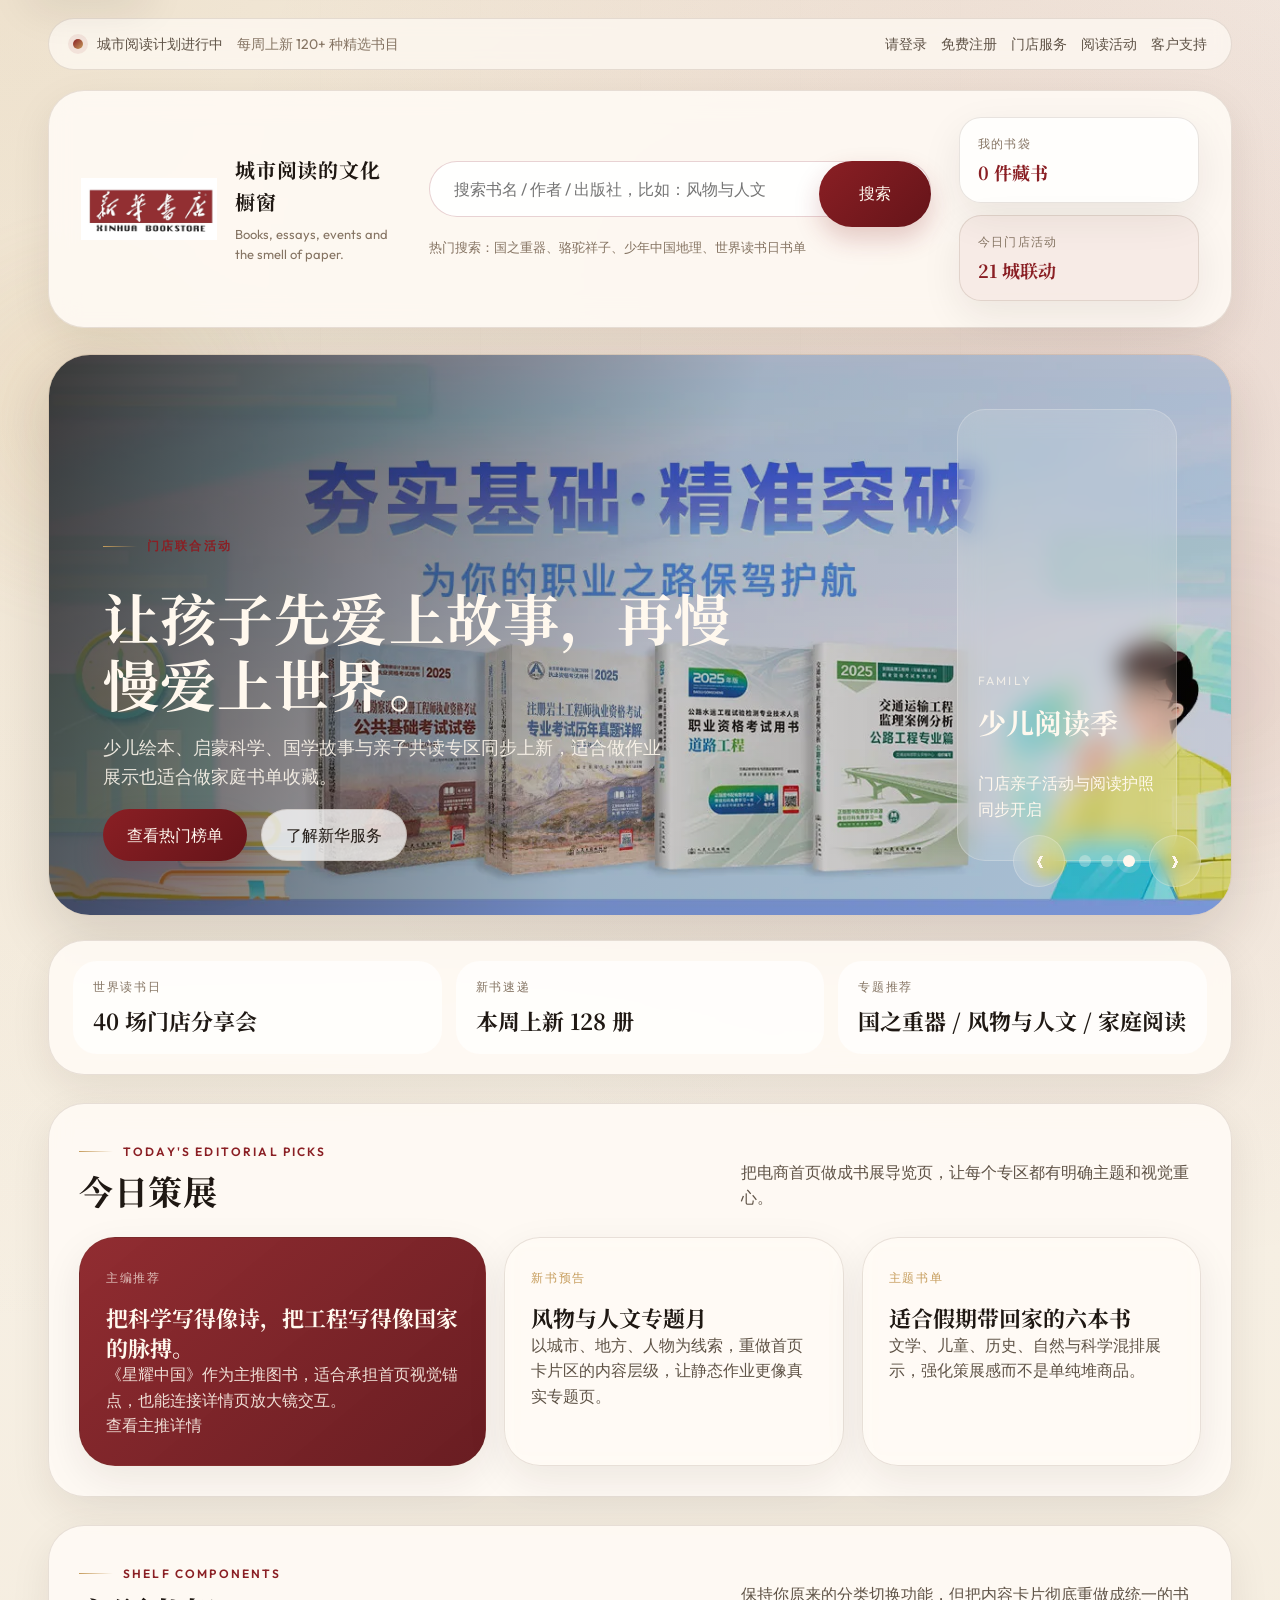
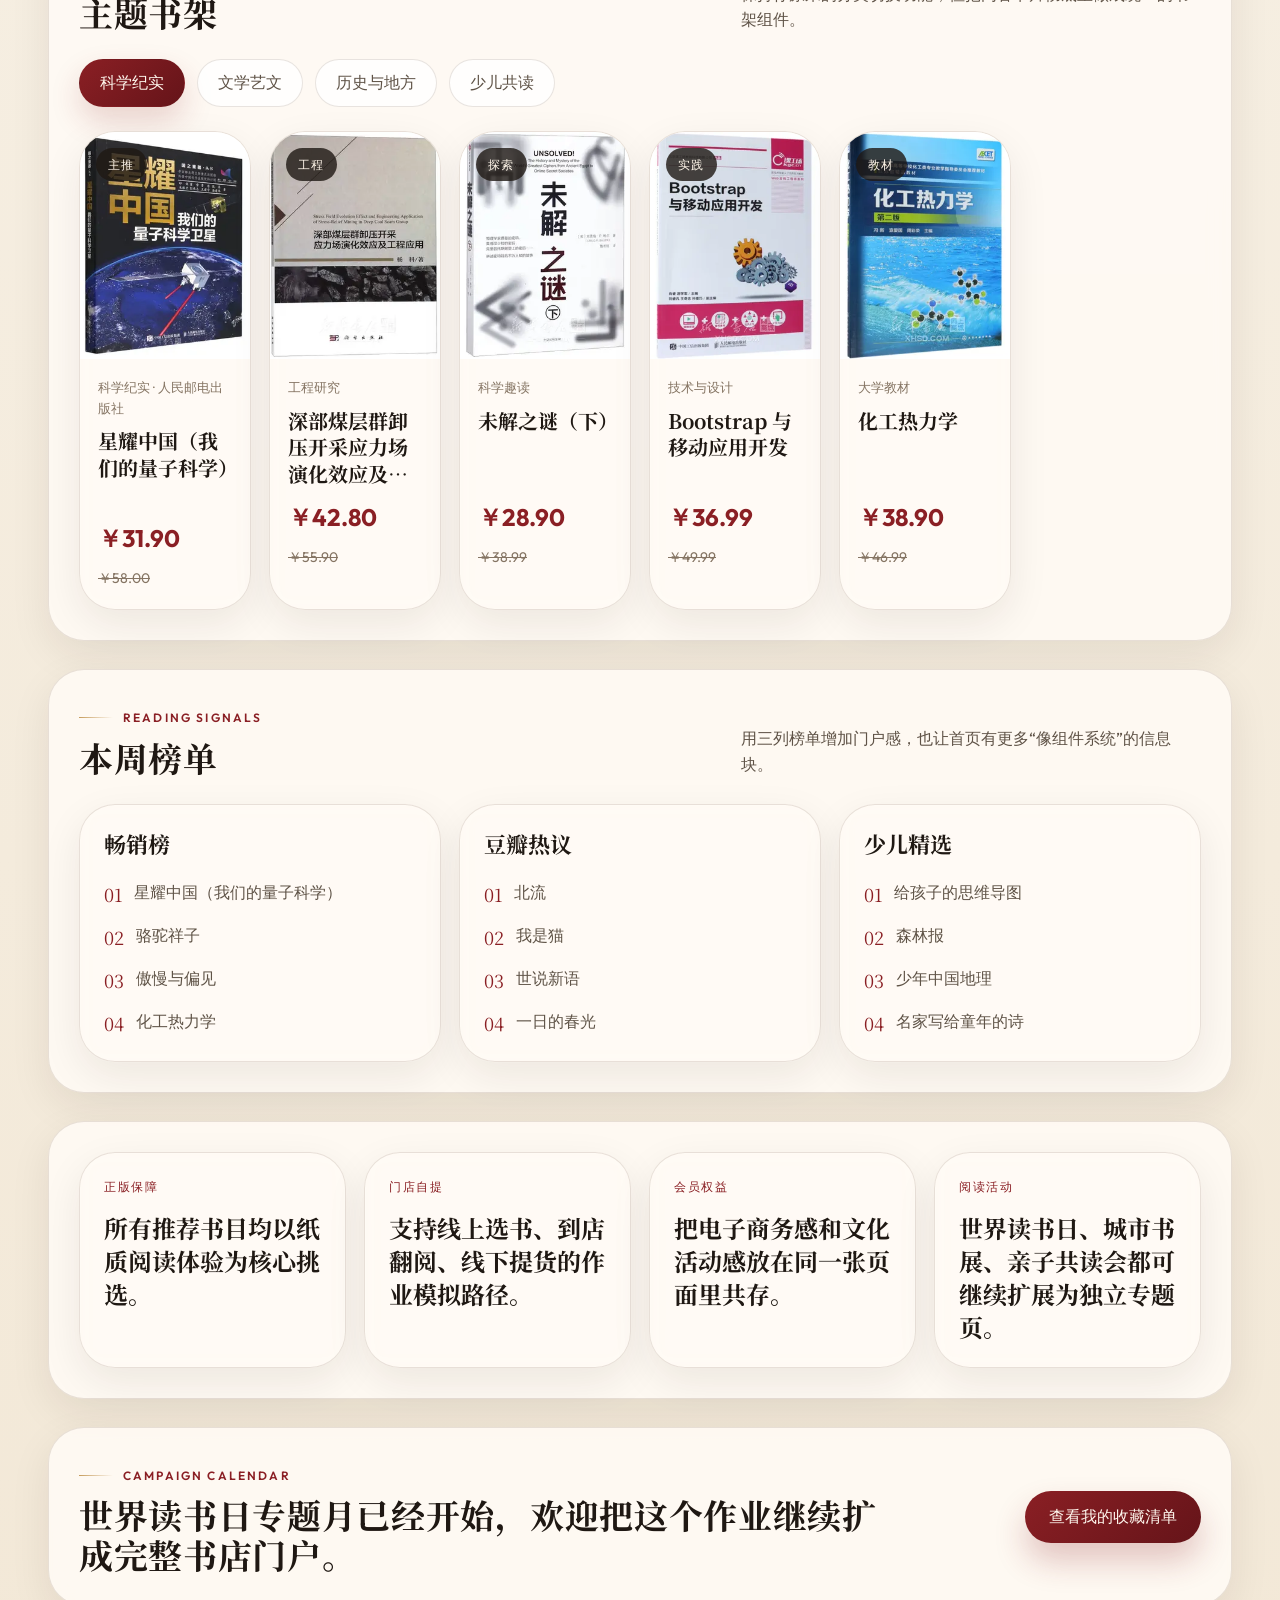
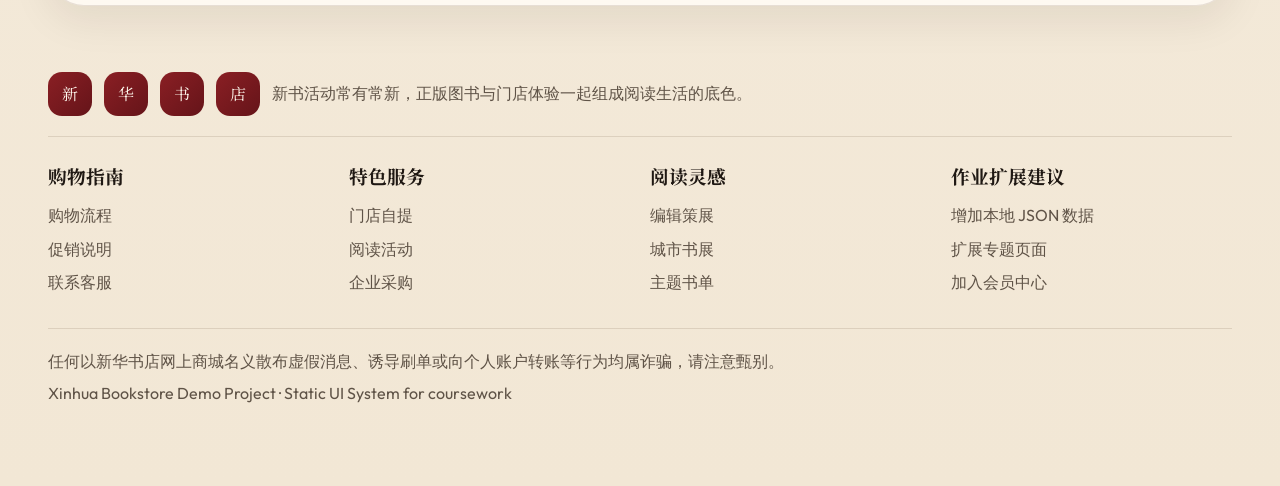
==== commit 8c39761e: "新华书店" ====
--- a/index.html
+++ b/index.html
@@ -1,520 +1,435 @@
 <!DOCTYPE html>
-<html lang="en">
+<html lang="zh-CN">
 
 <head>
     <meta charset="UTF-8">
     <meta name="viewport" content="width=device-width, initial-scale=1.0">
-    <title>新华书店</title>
+    <title>新华书店 | 城市阅读的文化橱窗</title>
+    <meta name="description" content="新华书店文化杂志风静态站，呈现新书、书单、主题策展与阅读活动。">
+    <link rel="preconnect" href="https://fonts.googleapis.com">
+    <link rel="preconnect" href="https://fonts.gstatic.com" crossorigin>
+    <link href="https://fonts.googleapis.com/css2?family=Noto+Serif+SC:wght@500;700&family=Outfit:wght@400;500;600;700&display=swap" rel="stylesheet">
+    <link rel="stylesheet" href="./styles/common.css">
     <link rel="stylesheet" href="./styles/index.css">
-    <script type="module" src="./js/banner.js"></script>
-    <link rel="stylesheet" href="./styles/common.css">
-    <script type="module" src="./js/11.js"></script>
-    <script type="module" src="./js/totop.js"></script>
-    <script type="module" src="./js/cart.js"></script>
-    <script type="module" src="./js/search.js"></script>
     <link rel="icon" type="image/png" sizes="32x32" href="./favicon_logosc1/favicon-32x32.png">
 </head>
 
-<body>
-    <div class="top_menu">
-        <div class="left-section">
-            <span class="greeting">下午好！找到中意的书了吗？</span>
-            <span class="login-register"><a href="#">请登录</a> <a href="#">免费注册</a></span>
-        </div>
-        <div class="right-section">
-            <div class="nav-links">
-                <a href="#">我的学习</a>
-                <a href="#"><img src="./images/gerenzhongxin.png" alt="用户图标"
-                        style="width: 22px; height: 18px; vertical-align: middle;">个人中心</a>
-                <a href="#">我的订单</a>
-                <a href="#">客户服务</a>
-                <a href="#">手机新华</a>
+<body class="page-home">
+    <div class="c-page-shell">
+        <a class="c-skip-link" href="#main-content">跳到主要内容</a>
+        <div class="c-paper-glow c-paper-glow--left"></div>
+        <div class="c-paper-glow c-paper-glow--right"></div>
+
+        <header class="c-site-topbar">
+            <div class="c-shell c-site-topbar__inner">
+                <div class="c-site-topbar__meta">
+                    <span class="c-badge-dot"></span>
+                    <span>城市阅读计划进行中</span>
+                    <span class="u-muted">每周上新 120+ 种精选书目</span>
+                </div>
+                <nav class="c-site-topbar__nav" aria-label="辅助导航">
+                    <a href="#">请登录</a>
+                    <a href="#">免费注册</a>
+                    <a href="#">门店服务</a>
+                    <a href="#">阅读活动</a>
+                    <a href="#">客户支持</a>
+                </nav>
             </div>
-        </div>
+        </header>
+
+        <header class="c-site-header">
+            <div class="c-shell c-site-header__inner">
+                <a href="./index.html" class="c-brand-mark" aria-label="新华书店首页">
+                    <img src="./images/logo.png" alt="新华书店">
+                    <div class="c-brand-mark__text">
+                        <strong>城市阅读的文化橱窗</strong>
+                        <span>Books, essays, events and the smell of paper.</span>
+                    </div>
+                </a>
+
+                <div class="c-search-panel">
+                    <label class="u-sr-only" for="home-search">搜索图书</label>
+                    <input id="home-search" class="c-search-panel__input" type="text" placeholder="搜索书名 / 作者 / 出版社，比如：风物与人文">
+                    <button class="c-search-panel__button" type="button" data-search-trigger>搜索</button>
+                    <p class="c-search-panel__hint">热门搜索：国之重器、骆驼祥子、少年中国地理、世界读书日书单</p>
+                </div>
+
+                <div class="c-header-actions">
+                    <a href="./index1.html" class="c-mini-card">
+                        <span class="c-mini-card__label">我的书袋</span>
+                        <strong class="c-mini-card__value" data-cart-count>0 件藏书</strong>
+                    </a>
+                    <div class="c-mini-card c-mini-card--ghost">
+                        <span class="c-mini-card__label">今日门店活动</span>
+                        <strong class="c-mini-card__value">21 城联动</strong>
+                    </div>
+                </div>
+            </div>
+        </header>
+
+        <main id="main-content">
+            <section class="c-hero-banner c-shell" aria-label="主视觉轮播">
+                <div class="c-hero-banner__frame">
+                    <div class="c-hero-banner__rail" data-hero-rail tabindex="0">
+                        <article class="c-hero-banner__slide is-active" data-slide aria-hidden="false" style="--hero-image:url('../images/banner1.jpg');">
+                            <div class="c-hero-banner__copy">
+                                <span class="c-overline">本周主策展</span>
+                                <h1>把城市的温度，翻成一页一页会发光的纸。</h1>
+                                <p>从量子科学到地方风物，从少儿启蒙到文学经典，新华书店把阅读做成一场可漫游的文化展览。</p>
+                                <div class="c-inline-actions">
+                                    <a href="./index2.html" class="c-button c-button--primary">阅读主推图书</a>
+                                    <a href="#shelf-section" class="c-button c-button--secondary">查看主题书架</a>
+                                </div>
+                            </div>
+                            <div class="c-hero-banner__aside">
+                                <span>VOL. 05</span>
+                                <strong>星耀中国</strong>
+                                <p>国之重器丛书特别展</p>
+                            </div>
+                        </article>
+
+                        <article class="c-hero-banner__slide" data-slide aria-hidden="true" style="--hero-image:url('../images/banner2.webp');">
+                            <div class="c-hero-banner__copy">
+                                <span class="c-overline">主题月特展</span>
+                                <h2>纸上春风计划，重新遇见文学与历史的共鸣。</h2>
+                                <p>用整月时间串联文学、历史、儿童与地方文化专题，像逛展一样挑一本真正会留在你桌边的书。</p>
+                                <div class="c-inline-actions">
+                                    <a href="#editorial-panel" class="c-button c-button--primary">进入今日策展</a>
+                                    <a href="./index1.html" class="c-button c-button--secondary">收藏本周心愿单</a>
+                                </div>
+                            </div>
+                            <div class="c-hero-banner__aside">
+                                <span>CURATION</span>
+                                <strong>春日文学地图</strong>
+                                <p>以阅读串起城市散步路线</p>
+                            </div>
+                        </article>
+
+                        <article class="c-hero-banner__slide" data-slide aria-hidden="true" style="--hero-image:url('../images/banner3.jpg');">
+                            <div class="c-hero-banner__copy">
+                                <span class="c-overline">门店联合活动</span>
+                                <h2>让孩子先爱上故事，再慢慢爱上世界。</h2>
+                                <p>少儿绘本、启蒙科学、国学故事与亲子共读专区同步上新，适合做作业展示也适合做家庭书单收藏。</p>
+                                <div class="c-inline-actions">
+                                    <a href="#ranking-panel" class="c-button c-button--primary">查看热门榜单</a>
+                                    <a href="#service-panel" class="c-button c-button--secondary">了解新华服务</a>
+                                </div>
+                            </div>
+                            <div class="c-hero-banner__aside">
+                                <span>FAMILY</span>
+                                <strong>少儿阅读季</strong>
+                                <p>门店亲子活动与阅读护照同步开启</p>
+                            </div>
+                        </article>
+                    </div>
+
+                    <div class="c-hero-banner__controls">
+                        <button type="button" class="c-hero-banner__arrow" data-hero-prev aria-label="上一张">&#10094;</button>
+                        <div class="c-hero-banner__dots" data-hero-dots aria-label="轮播分页"></div>
+                        <button type="button" class="c-hero-banner__arrow" data-hero-next aria-label="下一张">&#10095;</button>
+                    </div>
+                </div>
+            </section>
+
+            <section class="c-shell c-marquee-strip" data-reveal>
+                <div class="c-marquee-strip__item">
+                    <span>世界读书日</span>
+                    <strong>40 场门店分享会</strong>
+                </div>
+                <div class="c-marquee-strip__item">
+                    <span>新书速递</span>
+                    <strong>本周上新 128 册</strong>
+                </div>
+                <div class="c-marquee-strip__item">
+                    <span>专题推荐</span>
+                    <strong>国之重器 / 风物与人文 / 家庭阅读</strong>
+                </div>
+            </section>
+
+            <section class="c-shell c-editorial-panel" id="editorial-panel" data-reveal>
+                <div class="c-section-heading">
+                    <div>
+                        <span class="c-overline">Today&apos;s Editorial Picks</span>
+                        <h2>今日策展</h2>
+                    </div>
+                    <p>把电商首页做成书展导览页，让每个专区都有明确主题和视觉重心。</p>
+                </div>
+
+                <div class="c-editorial-panel__grid">
+                    <article class="c-editorial-card c-editorial-card--feature">
+                        <span class="c-editorial-card__tag">主编推荐</span>
+                        <h3>把科学写得像诗，把工程写得像国家的脉搏。</h3>
+                        <p>《星耀中国》作为主推图书，适合承担首页视觉锚点，也能连接详情页放大镜交互。</p>
+                        <a href="./index2.html" class="c-text-link">查看主推详情</a>
+                    </article>
+                    <article class="c-editorial-card">
+                        <span class="c-editorial-card__tag">新书预告</span>
+                        <h3>风物与人文专题月</h3>
+                        <p>以城市、地方、人物为线索，重做首页卡片区的内容层级，让静态作业更像真实专题页。</p>
+                    </article>
+                    <article class="c-editorial-card">
+                        <span class="c-editorial-card__tag">主题书单</span>
+                        <h3>适合假期带回家的六本书</h3>
+                        <p>文学、儿童、历史、自然与科学混排展示，强化策展感而不是单纯堆商品。</p>
+                    </article>
+                </div>
+            </section>
+
+            <section class="c-shell c-shelf-panel" id="shelf-section" data-reveal>
+                <div class="c-section-heading">
+                    <div>
+                        <span class="c-overline">Shelf Components</span>
+                        <h2>主题书架</h2>
+                    </div>
+                    <p>保持你原来的分类切换功能，但把内容卡片彻底重做成统一的书架组件。</p>
+                </div>
+
+                <div class="c-category-tabs" role="tablist" aria-label="图书分类">
+                    <button class="c-category-tabs__item is-active" type="button" role="tab" data-tab-target="science" aria-selected="true">科学纪实</button>
+                    <button class="c-category-tabs__item" type="button" role="tab" data-tab-target="literature" aria-selected="false" tabindex="-1">文学艺文</button>
+                    <button class="c-category-tabs__item" type="button" role="tab" data-tab-target="history" aria-selected="false" tabindex="-1">历史与地方</button>
+                    <button class="c-category-tabs__item" type="button" role="tab" data-tab-target="children" aria-selected="false" tabindex="-1">少儿共读</button>
+                </div>
+
+                <div class="c-shelf-panel__content">
+                    <div class="c-book-grid is-active" data-tab-panel="science" role="tabpanel" aria-hidden="false">
+                        <article class="c-book-card c-book-card--wide" data-book-id="quantum-science-china" data-book-title="星耀中国（我们的量子科学）" data-book-category="科学纪实 · 人民邮电出版社" data-book-price="31.9" data-book-image="./images/kexue1.webp">
+                            <div class="c-book-card__media">
+                                <img src="./images/kexue1.webp" alt="星耀中国">
+                                <span class="c-book-card__badge">主推</span>
+                            </div>
+                            <div class="c-book-card__body">
+                                <div class="c-book-card__meta">科学纪实 · 人民邮电出版社</div>
+                                <h3>星耀中国（我们的量子科学）</h3>
+                                <p>把硬核科学翻译成公众也能读懂的叙事，这是它最适合做首页门面的原因。</p>
+                                <div class="c-price-row">
+                                    <strong>￥31.90</strong>
+                                    <span>￥58.00</span>
+                                </div>
+                                <div class="c-book-card__actions">
+                                    <a href="./index2.html" class="c-button c-button--primary">查看详情</a>
+                                    <button type="button" class="c-chip-button" data-save-book>加入书单</button>
+                                </div>
+                            </div>
+                        </article>
+
+                        <article class="c-book-card">
+                            <div class="c-book-card__media"><img src="./images/kexue2.JPG" alt="深部煤层群卸压开采"><span class="c-book-card__badge">工程</span></div>
+                            <div class="c-book-card__body">
+                                <div class="c-book-card__meta">工程研究</div>
+                                <h3>深部煤层群卸压开采应力场演化效应及工程应用</h3>
+                                <div class="c-price-row"><strong>￥42.80</strong><span>￥55.90</span></div>
+                            </div>
+                        </article>
+                        <article class="c-book-card">
+                            <div class="c-book-card__media"><img src="./images/kexue3.jpg" alt="未解之谜"><span class="c-book-card__badge">探索</span></div>
+                            <div class="c-book-card__body">
+                                <div class="c-book-card__meta">科学趣读</div>
+                                <h3>未解之谜（下）</h3>
+                                <div class="c-price-row"><strong>￥28.90</strong><span>￥38.99</span></div>
+                            </div>
+                        </article>
+                        <article class="c-book-card">
+                            <div class="c-book-card__media"><img src="./images/kexue4.JPG" alt="移动应用开发"><span class="c-book-card__badge">实践</span></div>
+                            <div class="c-book-card__body">
+                                <div class="c-book-card__meta">技术与设计</div>
+                                <h3>Bootstrap 与移动应用开发</h3>
+                                <div class="c-price-row"><strong>￥36.99</strong><span>￥49.99</span></div>
+                            </div>
+                        </article>
+                        <article class="c-book-card">
+                            <div class="c-book-card__media"><img src="./images/kexue5.webp" alt="化工热力学"><span class="c-book-card__badge">教材</span></div>
+                            <div class="c-book-card__body">
+                                <div class="c-book-card__meta">大学教材</div>
+                                <h3>化工热力学</h3>
+                                <div class="c-price-row"><strong>￥38.90</strong><span>￥46.99</span></div>
+                            </div>
+                        </article>
+                    </div>
+
+                    <div class="c-book-grid" data-tab-panel="literature" role="tabpanel" aria-hidden="true">
+                        <article class="c-book-card c-book-card--wide" data-book-id="camel-xiangzi" data-book-title="骆驼祥子" data-book-category="现代文学 · 老舍" data-book-price="55" data-book-image="./images/wenxue1.jpg">
+                            <div class="c-book-card__media">
+                                <img src="./images/wenxue1.jpg" alt="骆驼祥子">
+                                <span class="c-book-card__badge">经典</span>
+                            </div>
+                            <div class="c-book-card__body">
+                                <div class="c-book-card__meta">现代文学 · 老舍</div>
+                                <h3>骆驼祥子</h3>
+                                <p>用一张更有书卷气的卡片去承接经典文学，会比普通商品宫格更有气质。</p>
+                                <div class="c-price-row"><strong>￥55.00</strong><span>￥68.00</span></div>
+                                <div class="c-book-card__actions">
+                                    <button type="button" class="c-chip-button" data-save-book>收藏经典</button>
+                                </div>
+                            </div>
+                        </article>
+                        <article class="c-book-card"><div class="c-book-card__media"><img src="./images/wenxue2.jpg" alt="一日的春光"><span class="c-book-card__badge">散文</span></div><div class="c-book-card__body"><div class="c-book-card__meta">冰心作品</div><h3>一日的春光</h3><div class="c-price-row"><strong>￥45.88</strong><span>￥56.99</span></div></div></article>
+                        <article class="c-book-card"><div class="c-book-card__media"><img src="./images/wenxue3.jpg" alt="我是猫"><span class="c-book-card__badge">小说</span></div><div class="c-book-card__body"><div class="c-book-card__meta">夏目漱石</div><h3>我是猫</h3><div class="c-price-row"><strong>￥41.99</strong><span>￥54.22</span></div></div></article>
+                        <article class="c-book-card"><div class="c-book-card__media"><img src="./images/wenxue7.jpg" alt="昆虫记"><span class="c-book-card__badge">名著</span></div><div class="c-book-card__body"><div class="c-book-card__meta">博物书写</div><h3>昆虫记</h3><div class="c-price-row"><strong>￥34.99</strong><span>￥55.44</span></div></div></article>
+                        <article class="c-book-card"><div class="c-book-card__media"><img src="./images/wenxue8.jpg" alt="傲慢与偏见"><span class="c-book-card__badge">译作</span></div><div class="c-book-card__body"><div class="c-book-card__meta">简·奥斯汀</div><h3>傲慢与偏见</h3><div class="c-price-row"><strong>￥41.99</strong><span>￥50.34</span></div></div></article>
+                    </div>
+
+                    <div class="c-book-grid" data-tab-panel="history" role="tabpanel" aria-hidden="true">
+                        <article class="c-book-card c-book-card--wide">
+                            <div class="c-book-card__media">
+                                <img src="./images/lishi1.webp" alt="历史图书">
+                                <span class="c-book-card__badge">地方志</span>
+                            </div>
+                            <div class="c-book-card__body">
+                                <div class="c-book-card__meta">历史与地方</div>
+                                <h3>把地方风物做成一条可阅读的路线</h3>
+                                <p>历史类书架适合加入地图式描述和主题标语，增强“策展区”而不是“售卖区”的感觉。</p>
+                                <div class="c-price-row"><strong>￥49.90</strong><span>￥69.00</span></div>
+                            </div>
+                        </article>
+                        <article class="c-book-card"><div class="c-book-card__media"><img src="./images/lishi2.webp" alt="历史图书"><span class="c-book-card__badge">史学</span></div><div class="c-book-card__body"><div class="c-book-card__meta">通识阅读</div><h3>文明与秩序</h3><div class="c-price-row"><strong>￥35.80</strong><span>￥48.80</span></div></div></article>
+                        <article class="c-book-card"><div class="c-book-card__media"><img src="./images/lishi3.webp" alt="历史图书"><span class="c-book-card__badge">人物</span></div><div class="c-book-card__body"><div class="c-book-card__meta">人物传记</div><h3>城与人的故事</h3><div class="c-price-row"><strong>￥33.60</strong><span>￥45.00</span></div></div></article>
+                        <article class="c-book-card"><div class="c-book-card__media"><img src="./images/lishi4.jpg" alt="历史图书"><span class="c-book-card__badge">文化</span></div><div class="c-book-card__body"><div class="c-book-card__meta">地方文化</div><h3>行旅中的中国</h3><div class="c-price-row"><strong>￥39.40</strong><span>￥57.00</span></div></div></article>
+                        <article class="c-book-card"><div class="c-book-card__media"><img src="./images/lishi5.webp" alt="历史图书"><span class="c-book-card__badge">专题</span></div><div class="c-book-card__body"><div class="c-book-card__meta">博物馆联读</div><h3>从展柜回到纸页</h3><div class="c-price-row"><strong>￥45.90</strong><span>￥62.00</span></div></div></article>
+                    </div>
+
+                    <div class="c-book-grid" data-tab-panel="children" role="tabpanel" aria-hidden="true">
+                        <article class="c-book-card c-book-card--wide">
+                            <div class="c-book-card__media">
+                                <img src="./images/ertong1.webp" alt="儿童图书">
+                                <span class="c-book-card__badge">亲子</span>
+                            </div>
+                            <div class="c-book-card__body">
+                                <div class="c-book-card__meta">少儿共读</div>
+                                <h3>先爱上故事，再慢慢爱上世界</h3>
+                                <p>少儿区更适合加入明快色块和陪伴型文案，但仍然保持整站的文化杂志风基调。</p>
+                                <div class="c-price-row"><strong>￥59.00</strong><span>￥88.00</span></div>
+                            </div>
+                        </article>
+                        <article class="c-book-card"><div class="c-book-card__media"><img src="./images/ertong2.webp" alt="儿童图书"><span class="c-book-card__badge">启蒙</span></div><div class="c-book-card__body"><div class="c-book-card__meta">低龄阅读</div><h3>陪孩子看见自然</h3><div class="c-price-row"><strong>￥42.00</strong><span>￥66.00</span></div></div></article>
+                        <article class="c-book-card"><div class="c-book-card__media"><img src="./images/ertong3.webp" alt="儿童图书"><span class="c-book-card__badge">科普</span></div><div class="c-book-card__body"><div class="c-book-card__meta">儿童科学</div><h3>给孩子看得懂的趣味物理</h3><div class="c-price-row"><strong>￥46.80</strong><span>￥59.80</span></div></div></article>
+                        <article class="c-book-card"><div class="c-book-card__media"><img src="./images/ertong4.webp" alt="儿童图书"><span class="c-book-card__badge">国学</span></div><div class="c-book-card__body"><div class="c-book-card__meta">传统文化</div><h3>一天一个小古文</h3><div class="c-price-row"><strong>￥52.50</strong><span>￥79.00</span></div></div></article>
+                        <article class="c-book-card"><div class="c-book-card__media"><img src="./images/ertong5.webp" alt="儿童图书"><span class="c-book-card__badge">绘本</span></div><div class="c-book-card__body"><div class="c-book-card__meta">家庭共读</div><h3>会发光的成长故事</h3><div class="c-price-row"><strong>￥38.20</strong><span>￥55.00</span></div></div></article>
+                    </div>
+                </div>
+            </section>
+
+            <section class="c-shell c-ranking-panel" id="ranking-panel" data-reveal>
+                <div class="c-section-heading">
+                    <div>
+                        <span class="c-overline">Reading Signals</span>
+                        <h2>本周榜单</h2>
+                    </div>
+                    <p>用三列榜单增加门户感，也让首页有更多“像组件系统”的信息块。</p>
+                </div>
+
+                <div class="c-ranking-panel__grid">
+                    <article class="c-ranking-card">
+                        <h3>畅销榜</h3>
+                        <ol>
+                            <li><span>01</span><strong>星耀中国（我们的量子科学）</strong></li>
+                            <li><span>02</span><strong>骆驼祥子</strong></li>
+                            <li><span>03</span><strong>傲慢与偏见</strong></li>
+                            <li><span>04</span><strong>化工热力学</strong></li>
+                        </ol>
+                    </article>
+                    <article class="c-ranking-card">
+                        <h3>豆瓣热议</h3>
+                        <ol>
+                            <li><span>01</span><strong>北流</strong></li>
+                            <li><span>02</span><strong>我是猫</strong></li>
+                            <li><span>03</span><strong>世说新语</strong></li>
+                            <li><span>04</span><strong>一日的春光</strong></li>
+                        </ol>
+                    </article>
+                    <article class="c-ranking-card">
+                        <h3>少儿精选</h3>
+                        <ol>
+                            <li><span>01</span><strong>给孩子的思维导图</strong></li>
+                            <li><span>02</span><strong>森林报</strong></li>
+                            <li><span>03</span><strong>少年中国地理</strong></li>
+                            <li><span>04</span><strong>名家写给童年的诗</strong></li>
+                        </ol>
+                    </article>
+                </div>
+            </section>
+
+            <section class="c-shell c-feature-strip" id="service-panel" data-reveal>
+                <article class="c-feature-strip__card">
+                    <span>正版保障</span>
+                    <h3>所有推荐书目均以纸质阅读体验为核心挑选。</h3>
+                </article>
+                <article class="c-feature-strip__card">
+                    <span>门店自提</span>
+                    <h3>支持线上选书、到店翻阅、线下提货的作业模拟路径。</h3>
+                </article>
+                <article class="c-feature-strip__card">
+                    <span>会员权益</span>
+                    <h3>把电子商务感和文化活动感放在同一张页面里共存。</h3>
+                </article>
+                <article class="c-feature-strip__card">
+                    <span>阅读活动</span>
+                    <h3>世界读书日、城市书展、亲子共读会都可继续扩展为独立专题页。</h3>
+                </article>
+            </section>
+
+            <section class="c-shell c-campaign-banner" data-reveal>
+                <div>
+                    <span class="c-overline">Campaign Calendar</span>
+                    <h2>世界读书日专题月已经开始，欢迎把这个作业继续扩成完整书店门户。</h2>
+                </div>
+                <a href="./index1.html" class="c-button c-button--primary">查看我的收藏清单</a>
+            </section>
+        </main>
+
+        <footer class="c-site-footer" data-reveal>
+            <div class="c-shell">
+                <div class="c-site-footer__motto">
+                    <span>新</span>
+                    <span>华</span>
+                    <span>书</span>
+                    <span>店</span>
+                    <p>新书活动常有常新，正版图书与门店体验一起组成阅读生活的底色。</p>
+                </div>
+
+                <div class="c-site-footer__grid">
+                    <div>
+                        <h3>购物指南</h3>
+                        <a href="#">购物流程</a>
+                        <a href="#">促销说明</a>
+                        <a href="#">联系客服</a>
+                    </div>
+                    <div>
+                        <h3>特色服务</h3>
+                        <a href="#">门店自提</a>
+                        <a href="#">阅读活动</a>
+                        <a href="#">企业采购</a>
+                    </div>
+                    <div>
+                        <h3>阅读灵感</h3>
+                        <a href="#">编辑策展</a>
+                        <a href="#">城市书展</a>
+                        <a href="#">主题书单</a>
+                    </div>
+                    <div>
+                        <h3>作业扩展建议</h3>
+                        <a href="#">增加本地 JSON 数据</a>
+                        <a href="#">扩展专题页面</a>
+                        <a href="#">加入会员中心</a>
+                    </div>
+                </div>
+
+                <div class="c-site-footer__bottom">
+                    <p>任何以新华书店网上商城名义散布虚假消息、诱导刷单或向个人账户转账等行为均属诈骗，请注意甄别。</p>
+                    <p class="u-muted">Xinhua Bookstore Demo Project · Static UI System for coursework</p>
+                </div>
+            </div>
+        </footer>
+
+        <button type="button" class="c-to-top" aria-label="返回顶部" data-to-top>TOP</button>
     </div>
-    <div class="header-container">
-        <img src="./images/logo.png" alt="新华书店网上商城" class="logo">
-        <div class="search-bar">
-            <input type="text" placeholder="品读中国：风物与人文" class="search-input">
-            <button class="search-button"><i class="fa fa-search">搜索</i></button>
-        </div>
-        <a href="index1.html" target="_blank" class="index1-link">
-            <div class="cart">
-                <img src="./images/gouwuvhe.png" alt="购物车图标" class="cart-icon">
-                购物车 0 件 &gt;
-            </div>
-        </a>
-    </div>
-
-
-    <div class="banner">
-        <div class="banner_wraper">
-            <ul class="banner_wraper_list">
-                <li class="banner_wraper_list_item"><img src="./images/banner1.jpg" alt="Image 1"></li>
-                <li class="banner_wraper_list_item"><img src="./images/banner2.webp" alt="Image 2"></li>
-                <li class="banner_wraper_list_item"><img src="./images/banner3.jpg" alt="Image 3"></li>
-                <li class="banner_wraper_list_item"><img src="./images/banner4.webp" alt="Image 4"></li>
-                <li class="banner_wraper_list_item"><img src="./images/banner5.png" alt="Image 5"></li>
-            </ul>
-        </div>
-        <div class="banner_wraper_btn_box">
-            <span class="active"></span>
-            <span></span>
-            <span></span>
-            <span></span>
-            <span></span>
-        </div>
-        <button class="banner_wraper_left_btn">&#10094;</button>
-        <button class="banner_wraper_right_btn">&#10095;</button>
-
-    </div>
-    <div class="moudle">
-        <div class="tittle">
-            <h1 class="sub_tittle">新华上新</h1>
-            <ul class="nav">
-                <li class="nav_item">科学</li>
-                <li class="nav_item">文学</li>
-                <li class="nav_item">历史</li>
-                <li class="nav_item">金融</li>
-                <li class="nav_item">儿童图书</li>
-            </ul>
-        </div>
-        <div class="container">
-            <div class="photo">
-                <img class="thumbile" src="./images/picture.png" alt="">
-            </div>
-            <div class="content">
-                <a href="index2.html" target="_blank" class="index1-link">
-                    <div class="content_item ">
-                        <img class="thumbile" src="./images/kexue1.webp" alt="">
-                        <p class="des">星耀中国我们的量子科学卫星</p>
-                        <div class="price">
-                            ￥31.90
-                            <div class="original-price"> ￥58.00</div>
-                        </div>
-                    </div>
-                </a>
-                <div class="content_item">
-                    <img class="thumbile" src="./images/kexue2.JPG" alt="">
-                    <p class="des">深部煤层群卸压开采应力场演化效应及工程应用</p>
-                    <div class="price">
-                        ￥42.80
-                        <div class="original-price"> ￥55.90</div>
-                    </div>
-                </div>
-                <div class="content_item">
-                    <img class="thumbile" src="./images/kexue3.jpg" alt="">
-                    <p class="des">未解之谜（下）</p>
-                    <div class="price">
-                        ￥28.90
-                        <div class="original-price"> ￥38.99</div>
-                    </div>
-                </div>
-                <div class="content_item">
-                    <img class="thumbile" src="./images/kexue4.JPG" alt="">
-                    <p class="des">Bookstrap与移动应用开发</p>
-                    <div class="price">
-                        ￥36.99
-                        <div class="original-price"> ￥49.99</div>
-                    </div>
-                </div>
-                <div class="content_item">
-                    <img class="thumbile" src="./images/kexue5.webp" alt="">
-                    <p class="des">化工热力学</p>
-                    <div class="price">
-                        ￥38.90
-                        <div class="original-price"> ￥46.99</div>
-                    </div>
-                </div>
-                <div class="content_item">
-                    <img class="thumbile" src="./images/kexue6.jpg" alt="">
-                    <p class="des">化学工程与工艺专业实验</p>
-                    <div class="price">
-                        ￥30.89
-                        <div class="original-price"> ￥43.66</div>
-                    </div>
-                </div>
-                <div class="content_item">
-                    <img class="thumbile" src="./images/kexue7.jpg" alt="">
-                    <p class="des">城市轨道交通机械基础</p>
-                    <div class="price">
-                        ￥30.30
-                        <div class="original-price"> ￥41.55</div>
-                    </div>
-                </div>
-                <div class="content_item">
-                    <img class="thumbile" src="./images/kexue8.JPG" alt="">
-                    <p class="des">织物检测与性能设计</p>
-                    <div class="price">
-                        ￥29.88
-                        <div class="original-price"> ￥39.88</div>
-                    </div>
-                </div>
-            </div>
-            <div class="content">
-                <div class="content_item">
-                    <img class="thumbile" src="./images/wenxue1.jpg" alt="">
-                    <p class="des">骆驼祥子</p>
-                    <div class="price">
-                        ￥55.00
-                        <div class="original-price"> ￥68.00</div>
-                    </div>
-                </div>
-                <div class="content_item">
-                    <img class="thumbile" src="./images/wenxue2.jpg" alt="">
-                    <p class="des">一日的春光</p>
-                    <div class="price">
-                        ￥45.88
-                        <div class="original-price"> ￥56.99</div>
-                    </div>
-                </div>
-                <div class="content_item">
-                    <img class="thumbile" src="./images/wenxue3.jpg" alt="">
-                    <p class="des">我是猫</p>
-                    <div class="price">
-                        ￥41.99
-                        <div class="original-price"> ￥54.22</div>
-                    </div>
-                </div>
-                <div class="content_item">
-                    <img class="thumbile" src="./images/wenxue4.jpg" alt="">
-                    <p class="des">世说新语</p>
-                    <div class="price">
-                        ￥48.90
-                        <div class="original-price"> ￥58.99</div>
-                    </div>
-                </div>
-                <div class="content_item">
-                    <img class="thumbile" src="./images/wenxue5.jpg" alt="">
-                    <p class="des">猫</p>
-                    <div class="price">
-                        ￥41.99
-                        <div class="original-price"> ￥52.00</div>
-                    </div>
-                </div>
-                <div class="content_item">
-                    <img class="thumbile" src="./images/wenxue6.jpg" alt="">
-                    <p class="des">北流</p>
-                    <div class="price">
-                        ￥38.88
-                        <div class="original-price"> ￥43.88</div>
-                    </div>
-                </div>
-                <div class="content_item">
-                    <img class="thumbile" src="./images/wenxue7.jpg" alt="">
-                    <p class="des">昆虫记</p>
-                    <div class="price">
-                        ￥34.99
-                        <div class="original-price"> ￥55.44</div>
-                    </div>
-                </div>
-                <div class="content_item">
-                    <img class="thumbile" src="./images/wenxue8.jpg" alt="">
-                    <p class="des">傲慢与偏见</p>
-                    <div class="price">
-                        ￥41.99
-                        <div class="original-price"> ￥50.34</div>
-                    </div>
-                </div>
-            </div>
-            <div class="content">
-                <div class="content_item">
-                    <img class="thumbile" src="./images/lishi1.webp" alt="">
-                    <p class="des">中国近代史</p>
-                    <div class="price">
-                        ￥56.56
-                        <div class="original-price"> ￥68.00</div>
-                    </div>
-                </div>
-                <div class="content_item">
-                    <img class="thumbile" src="./images/lishi2.webp" alt="">
-                    <p class="des">看见故宫</p>
-                    <div class="price">
-                        ￥57.89
-                        <div class="original-price"> ￥64.99</div>
-                    </div>
-                </div>
-                <div class="content_item">
-                    <img class="thumbile" src="./images/lishi3.webp" alt="">
-                    <p class="des">中国文物精粹（海外馆藏）</p>
-                    <div class="price">
-                        ￥55.99
-                        <div class="original-price"> ￥66.66</div>
-                    </div>
-                </div>
-                <div class="content_item">
-                    <img class="thumbile" src="./images/lishi4.jpg" alt="">
-                    <p class="des">为国铸盾</p>
-                    <div class="price">
-                        ￥56.88
-                        <div class="original-price"> ￥62.34</div>
-                    </div>
-                </div>
-                <div class="content_item">
-                    <img class="thumbile" src="./images/lishi5.webp" alt="">
-                    <p class="des">中华精神大历史</p>
-                    <div class="price">
-                        ￥53.88
-                        <div class="original-price"> ￥65.34</div>
-                    </div>
-                </div>
-                <div class="content_item">
-                    <img class="thumbile" src="./images/lishi6.webp" alt="">
-                    <p class="des">庚子国变</p>
-                    <div class="price">
-                        ￥49.99
-                        <div class="original-price"> ￥60.99</div>
-                    </div>
-                </div>
-                <div class="content_item">
-                    <img class="thumbile" src="./images/lishi7.webp" alt="">
-                    <p class="des">透过地理看历史</p>
-                    <div class="price">
-                        ￥59.99
-                        <div class="original-price"> ￥64.88</div>
-                    </div>
-                </div>
-                <div class="content_item">
-                    <img class="thumbile" src="./images/lishi8.jpg" alt="">
-                    <p class="des">自然而然（曾孝濂传）</p>
-                    <div class="price">
-                        ￥55.99
-                        <div class="original-price"> ￥66.66</div>
-                    </div>
-                </div>
-            </div>
-            <div class="content">
-                <div class="content_item">
-                    <img class="thumbile" src="./images/jinrong1.jpg" alt="">
-                    <p class="des">企业文化与CI策划</p>
-                    <div class="price">
-                        ￥39.99
-                        <div class="original-price"> ￥48.00</div>
-                    </div>
-                </div>
-                <div class="content_item">
-                    <img class="thumbile" src="./images/jinrong2.jpg" alt="">
-                    <p class="des">Web3互联网的新世界</p>
-                    <div class="price">
-                        ￥37.60
-                        <div class="original-price"> ￥49.99</div>
-                    </div>
-                </div>
-                <div class="content_item">
-                    <img class="thumbile" src="./images/jinrong3.jpg" alt="">
-                    <p class="des">数字原生</p>
-                    <div class="price">
-                        ￥36.99
-                        <div class="original-price"> ￥46.80</div>
-                    </div>
-                </div>
-                <div class="content_item">
-                    <img class="thumbile" src="./images/jinrong4.jpg" alt="">
-                    <p class="des">重构关系（数字社交的本质）</p>
-                    <div class="price">
-                        ￥34.78
-                        <div class="original-price"> ￥44.89</div>
-                    </div>
-                </div>
-                <div class="content_item">
-                    <img class="thumbile" src="./images/jinrong5.jpg" alt="">
-                    <p class="des">中国经济改革简史</p>
-                    <div class="price">
-                        ￥35.34
-                        <div class="original-price"> ￥46.99</div>
-                    </div>
-                </div>
-                <div class="content_item">
-                    <img class="thumbile" src="./images/jinrong6.jpg" alt="">
-                    <p class="des">发展与超越中国式现代化的狠心问题与战略路径</p>
-                    <div class="price">
-                        ￥33.99
-                        <div class="original-price"> ￥41.88</div>
-                    </div>
-                </div>
-                <div class="content_item">
-                    <img class="thumbile" src="./images/jinrong7.jpg" alt="">
-                    <p class="des">七次崩溃</p>
-                    <div class="price">
-                        ￥32.99
-                        <div class="original-price"> ￥47.89</div>
-                    </div>
-                </div>
-                <div class="content_item">
-                    <img class="thumbile" src="./images/jinrong8.jpg" alt="">
-                    <p class="des">出海增长战略</p>
-                    <div class="price">
-                        ￥32.00
-                        <div class="original-price"> ￥43.56</div>
-                    </div>
-                </div>
-            </div>
-            <div class="content">
-                <div class="content_item">
-                    <img class="thumbile" src="./images/ertong1.webp" alt="">
-                    <p class="des">天方夜谭5</p>
-                    <div class="price">
-                        ￥28.99
-                        <div class="original-price"> ￥39.99</div>
-                    </div>
-                </div>
-                <div class="content_item">
-                    <img class="thumbile" src="./images/ertong2.webp" alt="">
-                    <p class="des">呼兰河传</p>
-                    <div class="price">
-                        ￥25.79
-                        <div class="original-price"> ￥36.77</div>
-                    </div>
-                </div>
-                <div class="content_item">
-                    <img class="thumbile" src="./images/ertong3.webp" alt="">
-                    <p class="des">x香喷喷！我的鼻子很重要</p>
-                    <div class="price">
-                        ￥22.74
-                        <div class="original-price"> ￥33.99</div>
-                    </div>
-                </div>
-                <div class="content_item">
-                    <img class="thumbile" src="./images/ertong4.webp" alt="">
-                    <p class="des">会消失的大书包</p>
-                    <div class="price">
-                        ￥28.99
-                        <div class="original-price"> ￥38.74</div>
-                    </div>
-                </div>
-                <div class="content_item">
-                    <img class="thumbile" src="./images/ertong5.webp" alt="">
-                    <p class="des">黄甫谧</p>
-                    <div class="price">
-                        ￥28.99
-                        <div class="original-price"> ￥36.77</div>
-                    </div>
-                </div>
-                <div class="content_item">
-                    <img class="thumbile" src="./images/ertong6.webp" alt="">
-                    <p class="des">疫苗先锋</p>
-                    <div class="price">
-                        ￥22.74
-                        <div class="original-price"> ￥34.99</div>
-                    </div>
-                </div>
-                <div class="content_item">
-                    <img class="thumbile" src="./images/ertong7.webp" alt="">
-                    <p class="des">花灯</p>
-                    <div class="price">
-                        ￥21.99
-                        <div class="original-price"> ￥32.89</div>
-                    </div>
-                </div>
-                <div class="content_item">
-                    <img class="thumbile" src="./images/ertong8.webp" alt="">
-                    <p class="des">氟淘淘变形记</p>
-                    <div class="price">
-                        ￥24.89
-                        <div class="original-price"> ￥38.79</div>
-                    </div>
-                </div>
-            </div>
-        </div>
-    </div>
-    <div class="book-section">
-        <div class="book-item">
-            <img src="./images/photo1.png">
-        </div>
-        <div class="book-item">
-            <img src="./images/photo2.png">
-        </div>
-        <div class="book-item">
-            <img src="./images/photo3.png">
-        </div>
-    </div>
-    <div class="book-section">
-        <div class="book-item">
-            <img src="./images/photo4.png">
-        </div>
-        <div class="book-item">
-            <img src="./images/photo5.png">
-        </div>
-        <div class="book-item">
-            <img src="./images/photo6.png">
-        </div>
-    </div>
-    <div class="footer">
-        <div class="container1">
-            <div class="content">
-                <div class="item">
-                    <span class="icon">新</span>
-                    <span>新书活动,常有常新</span>
-                </div>
-                <div class="item">
-                    <span class="icon">华</span>
-                    <span>正版图书,华丽生活</span>
-                </div>
-                <div class="item">
-                    <span class="icon">书</span>
-                    <span>专业全面,轻松找书</span>
-                </div>
-                <div class="item">
-                    <span class="icon">店</span>
-                    <span>12000+门店服务</span>
-                </div>
-            </div>
-        </div>
-        <div class="container">
-            <div class="section">
-                <h3>购物指南</h3>
-                <ul>
-                    <li><a href="#">购物保障</a></li>
-                    <li><a href="#">购物流程</a></li>
-                    <li><a href="#">促销说明</a></li>
-                    <li><a href="#">联系客服</a></li>
-                </ul>
-            </div>
-            <div class="section">
-                <h3>支付方式</h3>
-                <ul>
-                    <li><a href="#">网上支付</a></li>
-                    <li><a href="#">优惠券支付</a></li>
-                    <li><a href="#">扫码付款</a></li>
-                </ul>
-            </div>
-            <div class="section">
-                <h3>配送方式</h3>
-                <ul>
-                    <li><a href="#">配送运费</a></li>
-                    <li><a href="#">商品验收</a></li>
-                    <li><a href="#">订单说明</a></li>
-                </ul>
-            </div>
-            <div class="section">
-                <h3>售后服务</h3>
-                <ul>
-                    <li><a href="#">退换货制度</a></li>
-                    <li><a href="#">申请退换货</a></li>
-                    <li><a href="#">退款时效</a></li>
-                </ul>
-            </div>
-            <div class="section">
-                <h3>新华服务</h3>
-                <ul>
-                    <li><a href="#">关于我们</a></li>
-                    <li><a href="#">大宗采购</a></li>
-                    <li><a href="#">友情链接</a></li>
-                </ul>
-            </div>
-        </div>
-
-        <div class="warning-container">
-            <p class="warning-text">近期有不法分子利用“刷单”等名义和方式骗取钱财，请广大用户提高警惕！</p>
-            <p class="warning-text">任何以新华互联电子商务有限责任公司或新华书店网上商城名义散布虚假消息、诱导刷单或向个人账户转账等行为均是诈骗行为，请广大用户注意风险，不轻信他人，谨防上当受骗。</p>
-        </div>
-    </div>
-    <div class="top_btn">
-        <i class="iconfont icon-up1"></i> <br>
-
-        回到顶部
-    </div>
-    <script type="module" src="./js/interactions.js"></script>
+
+    <div class="c-toast-stack" aria-live="polite" aria-atomic="true"></div>
+
+    <script type="module" src="./js/shared.js"></script>
+    <script type="module" src="./js/search.js"></script>
+    <script type="module" src="./js/cart.js"></script>
+    <script type="module" src="./js/home.js"></script>
 </body>
 
-</html>+</html>
--- a/styles/common.css
+++ b/styles/common.css
@@ -1,106 +1,915 @@
+:root {
+    --paper: #f4ede2;
+    --paper-deep: #e9dcc8;
+    --surface: rgba(255, 251, 245, 0.88);
+    --surface-strong: #fffdf8;
+    --ink: #1f1813;
+    --ink-soft: #5f5347;
+    --ink-muted: #857463;
+    --line: rgba(90, 66, 46, 0.14);
+    --brand: #8a1f24;
+    --brand-deep: #651419;
+    --accent: #c69c5c;
+    --accent-soft: #ead4af;
+    --success: #4c7953;
+    --shadow-soft: 0 14px 40px rgba(41, 26, 18, 0.08);
+    --shadow-lift: 0 22px 56px rgba(41, 26, 18, 0.14);
+    --radius-sm: 16px;
+    --radius-md: 24px;
+    --radius-lg: 36px;
+    --shell-width: 1240px;
+    --transition: 220ms ease;
+    --transition-slow: 360ms cubic-bezier(0.22, 1, 0.36, 1);
+}
+
+* {
+    box-sizing: border-box;
+}
+
+html {
+    scroll-behavior: smooth;
+}
+
 body {
-    font-family: Arial, sans-serif;
     margin: 0;
+    background:
+        radial-gradient(circle at top left, rgba(198, 156, 92, 0.2), transparent 34%),
+        radial-gradient(circle at 86% 10%, rgba(138, 31, 36, 0.12), transparent 26%),
+        linear-gradient(180deg, #f8f3ea 0%, #f2e7d5 100%);
+    color: var(--ink);
+    font-family: "Outfit", "PingFang SC", "Microsoft YaHei", sans-serif;
+    line-height: 1.6;
+}
+
+body:not(.is-ready) .c-site-topbar,
+body:not(.is-ready) .c-site-header {
+    opacity: 0;
+    transform: translateY(14px);
+}
+
+body::before {
+    content: "";
+    position: fixed;
+    inset: 0;
+    pointer-events: none;
+    opacity: 0.16;
+    background-image:
+        linear-gradient(rgba(64, 42, 26, 0.06) 1px, transparent 1px),
+        linear-gradient(90deg, rgba(64, 42, 26, 0.05) 1px, transparent 1px);
+    background-size: 160px 160px;
+    mask-image: radial-gradient(circle at center, black 45%, transparent 100%);
+}
+
+img {
+    display: block;
+    max-width: 100%;
+}
+
+a {
+    color: inherit;
+    text-decoration: none;
+}
+
+button,
+input {
+    font: inherit;
+}
+
+button,
+a,
+input {
+    -webkit-tap-highlight-color: transparent;
+}
+
+:focus-visible {
+    outline: 3px solid rgba(138, 31, 36, 0.28);
+    outline-offset: 3px;
+}
+
+[hidden] {
+    display: none !important;
+}
+
+.u-sr-only {
+    position: absolute;
+    width: 1px;
+    height: 1px;
     padding: 0;
-    background-color: #f5f5f5;
-}
-
-.top_menu {
-    background-color: #f5f5f5;
-    border-bottom: 1px solid #ddd;
-    padding: 10px 20px;
+    margin: -1px;
+    overflow: hidden;
+    clip: rect(0, 0, 0, 0);
+    white-space: nowrap;
+    border: 0;
+}
+
+.u-muted {
+    color: var(--ink-muted);
+}
+
+.c-page-shell {
+    position: relative;
+    overflow: hidden;
+}
+
+.c-skip-link {
+    position: absolute;
+    left: 24px;
+    top: -48px;
+    z-index: 40;
+    padding: 10px 16px;
+    border-radius: 999px;
+    background: var(--brand);
+    color: #fff8ee;
+    box-shadow: var(--shadow-soft);
+}
+
+.c-skip-link:focus {
+    top: 24px;
+}
+
+.c-paper-glow {
+    position: absolute;
+    width: 420px;
+    height: 420px;
+    border-radius: 50%;
+    filter: blur(18px);
+    opacity: 0.36;
+    pointer-events: none;
+}
+
+.c-paper-glow--left {
+    top: 210px;
+    left: -120px;
+    background: radial-gradient(circle, rgba(198, 156, 92, 0.42), transparent 70%);
+}
+
+.c-paper-glow--right {
+    top: 480px;
+    right: -160px;
+    background: radial-gradient(circle, rgba(138, 31, 36, 0.18), transparent 72%);
+}
+
+.c-shell {
+    position: relative;
+    z-index: 1;
+    width: min(var(--shell-width), calc(100% - 96px));
+    margin: 0 auto;
+}
+
+.c-site-topbar {
+    padding: 18px 0 0;
+    transition: opacity var(--transition-slow), transform var(--transition-slow);
+}
+
+.c-site-topbar__inner {
     display: flex;
     justify-content: space-between;
     align-items: center;
-}
-
-.greeting {
-    color: #333;
+    gap: 24px;
+    padding: 14px 24px;
+    border: 1px solid var(--line);
+    border-radius: 999px;
+    background: rgba(255, 251, 245, 0.7);
+    backdrop-filter: blur(8px);
+}
+
+.c-site-topbar__meta,
+.c-site-topbar__nav {
+    display: flex;
+    align-items: center;
+    gap: 14px;
+    color: var(--ink-soft);
     font-size: 14px;
-    margin-left: 200px;
-}
-
-.login-register a {
-    color: #0066cc;
-    text-decoration: none;
-    font-size: 14px;
-}
-
-.nav-links {
+}
+
+.c-site-topbar__nav a {
+    position: relative;
+    transition: color var(--transition);
+}
+
+.c-site-topbar__nav a:hover {
+    color: var(--brand);
+}
+
+.c-site-topbar__nav a::after,
+.c-site-footer__grid a::after,
+.c-text-link::after {
+    content: "";
+    position: absolute;
+    left: 0;
+    bottom: -3px;
+    width: 100%;
+    height: 1px;
+    background: linear-gradient(90deg, var(--brand), transparent);
+    transform: scaleX(0);
+    transform-origin: left center;
+    transition: transform var(--transition-slow);
+}
+
+.c-site-topbar__nav a:hover::after,
+.c-site-footer__grid a:hover::after,
+.c-text-link:hover::after {
+    transform: scaleX(1);
+}
+
+.c-badge-dot {
+    width: 10px;
+    height: 10px;
+    border-radius: 50%;
+    background: linear-gradient(135deg, var(--brand), var(--accent));
+    box-shadow: 0 0 0 5px rgba(138, 31, 36, 0.08);
+}
+
+.c-site-header {
+    padding: 20px 0 0;
+    transition: opacity calc(var(--transition-slow) + 40ms) ease, transform calc(var(--transition-slow) + 40ms) ease;
+}
+
+.c-site-header__inner {
+    display: grid;
+    grid-template-columns: 320px minmax(420px, 1fr) 240px;
+    gap: 28px;
+    align-items: center;
+    padding: 26px 32px;
+    border: 1px solid var(--line);
+    border-radius: var(--radius-lg);
+    background: var(--surface);
+    backdrop-filter: blur(14px);
+    box-shadow: var(--shadow-soft);
+}
+
+.c-brand-mark {
     display: flex;
-    gap: 20px;
-    font-size: 14px;
-    margin-right: 200px;
-}
-
-.nav-links a {
-    color: #333;
-    text-decoration: none;
-}
-
-.header-container {
-    background: white;
+    align-items: center;
+    gap: 18px;
+}
+
+.c-brand-mark img {
+    width: 136px;
+}
+
+.c-brand-mark__text {
+    display: grid;
+    gap: 6px;
+}
+
+.c-brand-mark__text strong {
+    font-family: "Noto Serif SC", serif;
+    font-size: 20px;
+    font-weight: 700;
+    letter-spacing: 0.04em;
+}
+
+.c-brand-mark__text span {
+    color: var(--ink-muted);
+    font-size: 13px;
+}
+
+.c-search-panel {
+    display: grid;
+    gap: 10px;
+}
+
+.c-search-panel__input {
+    width: 100%;
+    height: 56px;
+    padding: 0 24px;
+    border: 1px solid rgba(138, 31, 36, 0.2);
+    border-radius: 999px;
+    background: rgba(255, 255, 255, 0.92);
+    color: var(--ink);
+    transition: border-color var(--transition), box-shadow var(--transition), transform var(--transition);
+}
+
+.c-search-panel__input:focus {
+    outline: none;
+    border-color: rgba(138, 31, 36, 0.5);
+    box-shadow: 0 0 0 6px rgba(138, 31, 36, 0.08);
+    transform: translateY(-1px);
+}
+
+.c-search-panel__button,
+.c-button {
+    display: inline-flex;
+    align-items: center;
+    justify-content: center;
+    gap: 10px;
+    min-height: 52px;
+    padding: 0 24px;
+    border: none;
+    border-radius: 999px;
+    cursor: pointer;
+    transition: transform var(--transition), box-shadow var(--transition), background-color var(--transition), color var(--transition);
+}
+
+.c-search-panel__button {
+    justify-self: end;
+    margin-top: -66px;
+    min-width: 112px;
+    background: linear-gradient(135deg, var(--brand), var(--brand-deep));
+    color: #fff8ee;
+    box-shadow: 0 12px 26px rgba(138, 31, 36, 0.22);
+}
+
+.c-search-panel__button:hover,
+.c-button:hover,
+.c-chip-button:hover,
+.c-pill-card:hover,
+.c-mini-card:hover,
+.c-feature-strip__card:hover,
+.c-ranking-card:hover,
+.c-editorial-card:hover,
+.c-story-card:hover,
+.c-reader-fit-panel__item:hover,
+.c-book-card:hover {
+    transform: translateY(-4px);
+}
+
+.c-search-panel__hint {
+    margin: 0;
+    color: var(--ink-muted);
+    font-size: 13px;
+}
+
+.c-header-actions {
+    display: grid;
+    gap: 12px;
+}
+
+.c-mini-card {
+    padding: 16px 18px;
+    border: 1px solid var(--line);
+    border-radius: 22px;
+    background: rgba(255, 255, 255, 0.82);
+    box-shadow: var(--shadow-soft);
+    transition: transform var(--transition), box-shadow var(--transition);
+}
+
+.c-mini-card--ghost {
+    background: rgba(138, 31, 36, 0.05);
+}
+
+.c-mini-card__label {
+    display: block;
+    color: var(--ink-muted);
+    font-size: 12px;
+    letter-spacing: 0.1em;
+    text-transform: uppercase;
+}
+
+.c-mini-card__value {
+    display: block;
+    margin-top: 4px;
+    color: var(--brand);
+    font-family: "Noto Serif SC", serif;
+    font-size: 18px;
+}
+
+.c-overline {
+    display: inline-flex;
+    align-items: center;
+    gap: 10px;
+    color: var(--brand);
+    font-size: 12px;
+    font-weight: 600;
+    letter-spacing: 0.18em;
+    text-transform: uppercase;
+}
+
+.c-overline::before {
+    content: "";
+    width: 34px;
+    height: 1px;
+    background: linear-gradient(90deg, var(--accent), transparent);
+}
+
+.c-inline-actions {
+    display: flex;
+    flex-wrap: wrap;
+    gap: 14px;
+    align-items: center;
+}
+
+.c-inline-actions--stacked {
+    margin-top: 12px;
+}
+
+.c-button--primary {
+    background: linear-gradient(135deg, var(--brand), var(--brand-deep));
+    color: #fff7ee;
+    box-shadow: 0 18px 32px rgba(138, 31, 36, 0.24);
+}
+
+.c-button--secondary {
+    background: rgba(255, 255, 255, 0.76);
+    color: var(--ink);
+    border: 1px solid var(--line);
+}
+
+.c-chip-button {
+    min-height: 46px;
+    padding: 0 20px;
+    border: 1px solid rgba(138, 31, 36, 0.18);
+    border-radius: 999px;
+    background: rgba(255, 248, 237, 0.95);
+    color: var(--brand);
+    cursor: pointer;
+    transition: transform var(--transition), box-shadow var(--transition), background-color var(--transition);
+}
+
+.c-section-heading {
     display: flex;
     justify-content: space-between;
+    align-items: end;
+    gap: 24px;
+    margin-bottom: 26px;
+}
+
+.c-section-heading h2,
+.c-campaign-banner h2,
+.c-empty-cart-hero__copy h1,
+.c-detail-purchase-panel h1,
+.c-hero-banner__copy h1,
+.c-hero-banner__copy h2 {
+    margin: 10px 0 0;
+    font-family: "Noto Serif SC", serif;
+    font-weight: 700;
+    letter-spacing: 0.02em;
+    line-height: 1.18;
+}
+
+.c-section-heading h2 {
+    font-size: 34px;
+}
+
+.c-section-heading p {
+    max-width: 460px;
+    margin: 0;
+    color: var(--ink-soft);
+}
+
+.c-book-card,
+.c-editorial-card,
+.c-ranking-card,
+.c-feature-strip__card,
+.c-story-card,
+.c-reader-fit-panel__item,
+.c-empty-cart-hero,
+.c-quick-links-panel,
+.c-reading-note-strip,
+.c-detail-hero,
+.c-detail-story,
+.c-reader-fit-panel,
+.c-recommend-panel,
+.c-editorial-panel,
+.c-shelf-panel,
+.c-ranking-panel,
+.c-feature-strip,
+.c-campaign-banner,
+.c-marquee-strip {
+    border: 1px solid var(--line);
+    border-radius: var(--radius-lg);
+    background: var(--surface);
+    box-shadow: var(--shadow-soft);
+    backdrop-filter: blur(10px);
+}
+
+.c-book-card,
+.c-editorial-card,
+.c-ranking-card,
+.c-feature-strip__card,
+.c-story-card,
+.c-reader-fit-panel__item,
+.c-pill-card,
+.c-thumbnail-row__item {
+    transition: transform var(--transition), box-shadow var(--transition), border-color var(--transition);
+}
+
+.c-book-card:hover,
+.c-editorial-card:hover,
+.c-ranking-card:hover,
+.c-feature-strip__card:hover,
+.c-story-card:hover,
+.c-reader-fit-panel__item:hover,
+.c-pill-card:hover,
+.c-thumbnail-row__item:hover {
+    box-shadow: var(--shadow-lift);
+    border-color: rgba(138, 31, 36, 0.24);
+}
+
+.c-book-card {
+    overflow: hidden;
+}
+
+.c-book-card__media {
+    position: relative;
+    overflow: hidden;
+    aspect-ratio: 4 / 5;
+    background: linear-gradient(135deg, rgba(138, 31, 36, 0.08), rgba(198, 156, 92, 0.12));
+}
+
+.c-book-card__media img {
+    width: 100%;
+    height: 100%;
+    object-fit: cover;
+    transition: transform 320ms ease;
+}
+
+.c-book-card:hover .c-book-card__media img {
+    transform: scale(1.05);
+}
+
+.c-book-card__badge {
+    position: absolute;
+    top: 16px;
+    left: 16px;
+    padding: 7px 12px;
+    border-radius: 999px;
+    background: rgba(31, 24, 19, 0.8);
+    color: #fff6ea;
+    font-size: 12px;
+    letter-spacing: 0.12em;
+    text-transform: uppercase;
+}
+
+.c-book-card__body {
+    display: flex;
+    flex-direction: column;
+    gap: 10px;
+    padding: 18px 18px 20px;
+}
+
+.c-book-card__meta {
+    color: var(--ink-muted);
+    font-size: 13px;
+}
+
+.c-book-card h3,
+.c-editorial-card h3,
+.c-ranking-card h3,
+.c-story-card h3,
+.c-reader-fit-panel__item h3 {
+    margin: 0;
+    font-family: "Noto Serif SC", serif;
+    font-size: 22px;
+    line-height: 1.34;
+}
+
+.c-book-card h3 {
+    font-size: 20px;
+    display: -webkit-box;
+    -webkit-box-orient: vertical;
+    -webkit-line-clamp: 3;
+    overflow: hidden;
+}
+
+.c-book-card p,
+.c-editorial-card p,
+.c-story-card p,
+.c-reader-fit-panel__item p,
+.c-empty-cart-hero__copy p,
+.c-detail-purchase-panel__subtitle {
+    margin: 0;
+    color: var(--ink-soft);
+}
+
+.c-price-row {
+    display: flex;
+    align-items: baseline;
+    gap: 10px;
+    margin-top: auto;
+    flex-wrap: wrap;
+}
+
+.c-price-row strong {
+    color: var(--brand);
+    font-size: 24px;
+}
+
+.c-price-row span {
+    color: var(--ink-muted);
+    font-size: 14px;
+    text-decoration: line-through;
+}
+
+.c-book-card__actions {
+    display: flex;
+    flex-wrap: wrap;
+    gap: 10px;
+    margin-top: 2px;
+}
+
+.c-to-top {
+    position: fixed;
+    right: 24px;
+    bottom: 28px;
+    z-index: 12;
+    width: 58px;
+    height: 58px;
+    border: 1px solid rgba(138, 31, 36, 0.2);
+    border-radius: 50%;
+    background: rgba(255, 250, 242, 0.9);
+    color: var(--brand);
+    box-shadow: var(--shadow-soft);
+    cursor: pointer;
+    opacity: 0;
+    visibility: hidden;
+    pointer-events: none;
+    transform: translateY(12px) scale(0.92);
+    transition: opacity var(--transition-slow), transform var(--transition-slow), visibility 0s linear 360ms;
+}
+
+.c-to-top.is-visible {
+    visibility: visible;
+    pointer-events: auto;
+    opacity: 1;
+    transform: translateY(0) scale(1);
+    transition: opacity var(--transition-slow), transform var(--transition-slow), visibility 0s linear 0s;
     align-items: center;
-    /* padding: 20px; */
-}
-
-.logo {
-    width: 250px;
-    height: auto;
-    margin-left: 200px;
-}
-
-.search-bar {
+    justify-content: center;
+}
+
+.c-toast-stack {
+    position: fixed;
+    top: 28px;
+    right: 28px;
+    z-index: 30;
+    display: grid;
+    gap: 12px;
+}
+
+.c-toast {
+    min-width: 240px;
+    max-width: 320px;
+    padding: 14px 18px;
+    border-radius: 18px;
+    border: 1px solid rgba(138, 31, 36, 0.16);
+    background: rgba(255, 250, 242, 0.95);
+    color: var(--ink);
+    box-shadow: var(--shadow-soft);
+    animation: toast-in 280ms ease;
+}
+
+.c-toast.is-leaving {
+    animation: toast-out 240ms ease forwards;
+}
+
+.c-toast strong {
+    display: block;
+    margin-bottom: 2px;
+}
+
+[data-reveal] {
+    opacity: 0;
+    transform: translateY(28px);
+    transition: opacity 420ms ease, transform 420ms ease;
+}
+
+[data-reveal].is-revealed {
+    opacity: 1;
+    transform: translateY(0);
+}
+
+.c-site-footer {
+    margin: 34px auto 42px;
+    padding: 32px 0;
+}
+
+.c-site-footer__motto {
     display: flex;
     align-items: center;
-   
-}
-
-.search-input {
-    outline: none;
-    width: 500px;
-    height: 40px;
-    border: 1px solid rgb(198, 3, 3);
-    padding: 0 10px;
-    font-size: 16px;
-}
-
-.search-button {
-    width: 60px;
-    height: 42px;
-    background-color: rgb(198, 3, 3);
-    color: white;
-    border: none;
-    cursor: pointer;
-}
-
-.index1-link {
-    text-decoration: none;
-    /* 去除链接默认下划线 */
-    color: inherit;
-    /* 继承父元素颜色 */
-    display: contents;
-    /* 使链接不影响flex布局 */
-    width: 100%;
-    /* 确保链接宽度与卡片一致 */
-    height: 100%;
-    /* 确保链接高度与卡片一致 */
-}
-
-.cart {
-    margin-right: 200px;
-    display: flex;
+    gap: 12px;
+    padding-bottom: 20px;
+    border-bottom: 1px solid var(--line);
+}
+
+.c-site-footer__motto span {
+    display: inline-flex;
     align-items: center;
-    padding: 10px;
-    border: 1px solid #ddd;
-    border-radius: 4px;
-    cursor: pointer;
-}
-
-.cart-icon {
-    width: 20px;
-    height: 20px;
-    margin-right: 10px;
-}+    justify-content: center;
+    width: 44px;
+    height: 44px;
+    border-radius: 14px;
+    background: linear-gradient(135deg, var(--brand), var(--brand-deep));
+    color: #fff8ee;
+    font-family: "Noto Serif SC", serif;
+}
+
+.c-site-footer__motto p {
+    margin: 0;
+    color: var(--ink-soft);
+}
+
+.c-site-footer__grid {
+    display: grid;
+    grid-template-columns: repeat(4, minmax(0, 1fr));
+    gap: 20px;
+    padding: 24px 0;
+}
+
+.c-site-footer__grid h3 {
+    margin: 0 0 12px;
+    font-family: "Noto Serif SC", serif;
+}
+
+.c-site-footer__grid a {
+    position: relative;
+    display: block;
+    margin-bottom: 8px;
+    color: var(--ink-soft);
+    transition: color var(--transition);
+}
+
+.c-site-footer__grid a:hover,
+.c-text-link:hover {
+    color: var(--brand);
+}
+
+.c-site-footer__bottom {
+    padding-top: 20px;
+    border-top: 1px solid var(--line);
+}
+
+.c-site-footer__bottom p {
+    margin: 0 0 6px;
+    color: var(--ink-soft);
+}
+
+@media (max-width: 1180px) {
+    body {
+        min-width: 0;
+    }
+
+    .c-shell {
+        width: min(var(--shell-width), calc(100% - 40px));
+    }
+
+    .c-site-topbar__inner,
+    .c-site-header__inner,
+    .c-section-heading,
+    .c-site-footer__grid {
+        grid-template-columns: 1fr;
+    }
+
+    .c-site-topbar__inner,
+    .c-site-header__inner,
+    .c-section-heading {
+        border-radius: 28px;
+    }
+
+    .c-site-topbar__inner,
+    .c-site-topbar__meta,
+    .c-site-topbar__nav,
+    .c-section-heading,
+    .c-site-footer__motto {
+        flex-direction: column;
+        align-items: flex-start;
+    }
+
+    .c-site-header__inner {
+        display: grid;
+        gap: 20px;
+    }
+
+    .c-search-panel__button {
+        position: static;
+        justify-self: start;
+        margin-top: 0;
+    }
+
+    .c-header-actions {
+        grid-template-columns: repeat(auto-fit, minmax(220px, 1fr));
+    }
+}
+
+@media (max-width: 768px) {
+    .c-shell {
+        width: min(var(--shell-width), calc(100% - 24px));
+    }
+
+    .c-site-topbar {
+        padding-top: 12px;
+    }
+
+    .c-site-topbar__inner,
+    .c-site-header__inner,
+    .c-book-card,
+    .c-editorial-card,
+    .c-ranking-card,
+    .c-feature-strip__card,
+    .c-story-card,
+    .c-reader-fit-panel__item,
+    .c-empty-cart-hero,
+    .c-quick-links-panel,
+    .c-reading-note-strip,
+    .c-detail-hero,
+    .c-detail-story,
+    .c-reader-fit-panel,
+    .c-recommend-panel,
+    .c-editorial-panel,
+    .c-shelf-panel,
+    .c-ranking-panel,
+    .c-feature-strip,
+    .c-campaign-banner,
+    .c-marquee-strip {
+        border-radius: 24px;
+    }
+
+    .c-brand-mark {
+        flex-direction: column;
+        align-items: flex-start;
+    }
+
+    .c-brand-mark img {
+        width: 112px;
+    }
+
+    .c-section-heading h2,
+    .c-campaign-banner h2,
+    .c-empty-cart-hero__copy h1,
+    .c-detail-purchase-panel h1,
+    .c-hero-banner__copy h1,
+    .c-hero-banner__copy h2 {
+        line-height: 1.24;
+    }
+
+    .c-section-heading h2 {
+        font-size: 28px;
+    }
+
+    .c-book-card h3,
+    .c-editorial-card h3,
+    .c-ranking-card h3,
+    .c-story-card h3,
+    .c-reader-fit-panel__item h3 {
+        font-size: 20px;
+    }
+
+    .c-site-footer {
+        margin: 24px auto 28px;
+    }
+
+    .c-site-footer__grid {
+        gap: 12px;
+        padding: 18px 0;
+    }
+
+    .c-toast-stack {
+        top: 18px;
+        right: 12px;
+        left: 12px;
+    }
+
+    .c-toast {
+        min-width: 0;
+        max-width: none;
+    }
+
+    .c-to-top {
+        right: 14px;
+        bottom: 18px;
+        width: 52px;
+        height: 52px;
+    }
+}
+
+@media (prefers-reduced-motion: reduce) {
+    html {
+        scroll-behavior: auto;
+    }
+
+    *,
+    *::before,
+    *::after {
+        animation-duration: 0.01ms !important;
+        animation-iteration-count: 1 !important;
+        transition-duration: 0.01ms !important;
+    }
+
+    [data-reveal] {
+        opacity: 1;
+        transform: none;
+    }
+}
+
+@keyframes toast-in {
+    from {
+        opacity: 0;
+        transform: translateY(-10px) scale(0.98);
+    }
+    to {
+        opacity: 1;
+        transform: translateY(0) scale(1);
+    }
+}
+
+@keyframes toast-out {
+    from {
+        opacity: 1;
+        transform: translateY(0) scale(1);
+    }
+    to {
+        opacity: 0;
+        transform: translateY(-8px) scale(0.98);
+    }
+}
--- a/styles/index.css
+++ b/styles/index.css
@@ -1,502 +1,416 @@
-:root {
-    --primary-color: #c41e3a;
-    --primary-dark: #8b0000;
-    --primary-light: #e74c3c;
-    --secondary-color: #2c3e50;
-    --accent-color: #d4a574;
-    --background-light: #faf8f5;
-    --background-card: #ffffff;
-    --text-primary: #2d3436;
-    --text-secondary: #636e72;
-    --text-muted: #b2bec3;
-    --border-light: #e8e6e3;
-    --shadow-soft: 0 2px 8px rgba(0, 0, 0, 0.08);
-    --shadow-medium: 0 4px 16px rgba(0, 0, 0, 0.12);
-    --shadow-hover: 0 8px 24px rgba(0, 0, 0, 0.16);
-    --transition-fast: 0.2s ease;
-    --transition-medium: 0.3s ease;
-    --transition-slow: 0.5s ease;
-}
-
-body {
-    font-family: -apple-system, BlinkMacSystemFont, 'Segoe UI', 'PingFang SC', 'Hiragino Sans GB', 'Microsoft YaHei', sans-serif;
+.c-hero-banner {
+    margin-top: 26px;
+}
+
+.c-hero-banner__frame {
+    position: relative;
+    min-height: 560px;
+    border-radius: 42px;
+    overflow: hidden;
+    border: 1px solid var(--line);
+    box-shadow: var(--shadow-lift);
+}
+
+.c-hero-banner__rail {
+    position: relative;
+    min-height: 560px;
+}
+
+.c-hero-banner__slide {
+    position: absolute;
+    inset: 0;
+    display: grid;
+    grid-template-columns: minmax(0, 1fr) 220px;
+    align-items: end;
+    padding: 54px;
+    background:
+        linear-gradient(110deg, rgba(20, 14, 10, 0.8), rgba(20, 14, 10, 0.24) 52%, rgba(20, 14, 10, 0.16) 100%),
+        var(--hero-image) center / cover no-repeat;
+    color: #fff8ee;
+    opacity: 0;
+    transform: scale(1.02);
+    transition: opacity 540ms ease, transform 540ms ease;
+    pointer-events: none;
+}
+
+.c-hero-banner__slide.is-active {
+    opacity: 1;
+    transform: scale(1);
+    pointer-events: auto;
+}
+
+.c-hero-banner__copy {
+    display: grid;
+    gap: 18px;
+    max-width: 640px;
+}
+
+.c-hero-banner__copy h1,
+.c-hero-banner__copy h2 {
+    font-size: 56px;
+}
+
+.c-hero-banner__copy p {
+    max-width: 560px;
     margin: 0;
+    color: rgba(255, 248, 238, 0.88);
+    font-size: 18px;
+}
+
+.c-hero-banner__aside {
+    align-self: stretch;
+    display: grid;
+    align-content: end;
+    gap: 10px;
+    padding: 22px 20px;
+    border-radius: 28px;
+    background: rgba(255, 251, 245, 0.14);
+    border: 1px solid rgba(255, 251, 245, 0.22);
+    backdrop-filter: blur(12px);
+}
+
+.c-hero-banner__aside span {
+    font-size: 12px;
+    letter-spacing: 0.18em;
+    text-transform: uppercase;
+    color: rgba(255, 248, 238, 0.72);
+}
+
+.c-hero-banner__aside strong {
+    font-family: "Noto Serif SC", serif;
+    font-size: 28px;
+}
+
+.c-hero-banner__controls {
+    position: absolute;
+    right: 30px;
+    bottom: 28px;
+    display: flex;
+    align-items: center;
+    gap: 14px;
+}
+
+.c-hero-banner__arrow {
+    width: 52px;
+    height: 52px;
+    border: 1px solid rgba(255, 251, 245, 0.22);
+    border-radius: 50%;
+    background: rgba(255, 251, 245, 0.14);
+    color: #fff7ee;
+    cursor: pointer;
+    backdrop-filter: blur(8px);
+    transition: transform var(--transition), background-color var(--transition), border-color var(--transition), box-shadow var(--transition);
+}
+
+.c-hero-banner__dots {
+    display: flex;
+    gap: 10px;
+}
+
+.c-hero-banner__dots button {
+    width: 12px;
+    height: 12px;
     padding: 0;
-    background-color: var(--background-light);
-    color: var(--text-primary);
-    line-height: 1.6;
-    -webkit-font-smoothing: antialiased;
-    -moz-osx-font-smoothing: grayscale;
-}
-
-* {
-    box-sizing: border-box;
-}
-
-a {
-    text-decoration: none;
-    color: inherit;
-    transition: color var(--transition-fast);
-}
-
-.top_menu {
-    background: linear-gradient(135deg, #f8f9fa 0%, #e9ecef 100%);
-    border-bottom: 1px solid var(--border-light);
-    padding: 12px 40px;
+    border: none;
+    border-radius: 50%;
+    background: rgba(255, 248, 238, 0.32);
+    cursor: pointer;
+    transition: transform var(--transition), background-color var(--transition), box-shadow var(--transition);
+}
+
+.c-hero-banner__dots button.is-active {
+    background: #fff7ee;
+    box-shadow: 0 0 0 6px rgba(255, 248, 238, 0.16);
+}
+
+.c-hero-banner__arrow:hover,
+.c-hero-banner__arrow:focus-visible {
+    transform: translateY(-2px);
+    background: rgba(255, 251, 245, 0.24);
+    border-color: rgba(255, 251, 245, 0.42);
+    box-shadow: 0 14px 28px rgba(20, 14, 10, 0.18);
+}
+
+.c-hero-banner__dots button:hover,
+.c-hero-banner__dots button:focus-visible {
+    transform: scale(1.12);
+}
+
+.c-marquee-strip {
+    margin-top: 24px;
+    display: grid;
+    grid-template-columns: repeat(3, minmax(0, 1fr));
+    gap: 14px;
+    padding: 20px 24px;
+}
+
+.c-marquee-strip__item {
+    padding: 16px 20px;
+    border-radius: 24px;
+    background: rgba(255, 255, 255, 0.66);
+    transition: transform var(--transition), box-shadow var(--transition), background-color var(--transition);
+}
+
+.c-marquee-strip__item:hover {
+    transform: translateY(-3px);
+    background: rgba(255, 255, 255, 0.82);
+    box-shadow: var(--shadow-soft);
+}
+
+.c-marquee-strip__item span {
+    display: block;
+    color: var(--ink-muted);
+    font-size: 12px;
+    text-transform: uppercase;
+    letter-spacing: 0.14em;
+}
+
+.c-marquee-strip__item strong {
+    display: block;
+    margin-top: 6px;
+    font-family: "Noto Serif SC", serif;
+    font-size: 22px;
+}
+
+.c-editorial-panel,
+.c-shelf-panel,
+.c-ranking-panel,
+.c-feature-strip,
+.c-campaign-banner {
+    margin-top: 28px;
+    padding: 30px;
+}
+
+.c-editorial-panel__grid {
+    display: grid;
+    grid-template-columns: 1.2fr 1fr 1fr;
+    gap: 18px;
+}
+
+.c-editorial-card {
+    padding: 26px;
+}
+
+.c-editorial-card--feature {
+    background:
+        linear-gradient(140deg, rgba(138, 31, 36, 0.94), rgba(99, 20, 25, 0.96)),
+        rgba(255, 255, 255, 0.82);
+    color: #fff8ee;
+}
+
+.c-editorial-card--feature p,
+.c-editorial-card--feature .c-text-link {
+    color: rgba(255, 248, 238, 0.88);
+}
+
+.c-editorial-card__tag {
+    display: inline-block;
+    margin-bottom: 16px;
+    color: var(--accent);
+    font-size: 12px;
+    letter-spacing: 0.14em;
+    text-transform: uppercase;
+}
+
+.c-editorial-card--feature .c-editorial-card__tag {
+    color: rgba(255, 248, 238, 0.72);
+}
+
+.c-shelf-panel__content {
+    display: grid;
+    gap: 20px;
+}
+
+.c-category-tabs {
+    display: flex;
+    flex-wrap: wrap;
+    gap: 12px;
+    margin-bottom: 24px;
+}
+
+.c-category-tabs__item {
+    min-height: 48px;
+    padding: 0 20px;
+    border: 1px solid var(--line);
+    border-radius: 999px;
+    background: rgba(255, 255, 255, 0.82);
+    color: var(--ink-soft);
+    cursor: pointer;
+    transition: transform var(--transition), background-color var(--transition), color var(--transition), border-color var(--transition);
+}
+
+.c-category-tabs__item.is-active {
+    background: linear-gradient(135deg, var(--brand), var(--brand-deep));
+    color: #fff8ee;
+    border-color: transparent;
+    box-shadow: 0 14px 30px rgba(138, 31, 36, 0.18);
+}
+
+.c-category-tabs__item:hover,
+.c-category-tabs__item:focus-visible {
+    transform: translateY(-2px);
+    box-shadow: 0 10px 22px rgba(41, 26, 18, 0.08);
+}
+
+.c-book-grid {
+    display: none;
+    grid-template-columns: repeat(6, minmax(0, 1fr));
+    gap: 18px;
+    align-items: stretch;
+    grid-auto-flow: dense;
+}
+
+.c-book-grid.is-active {
+    display: grid;
+}
+
+.c-book-grid > .c-book-card {
+    min-width: 0;
+    min-height: 100%;
+    transition: box-shadow 280ms ease, border-color 280ms ease, transform 280ms ease;
+}
+
+.c-book-grid > .c-book-card .c-book-card__media {
+    aspect-ratio: 3 / 4;
+    transition: aspect-ratio 280ms ease;
+}
+
+.c-book-grid > .c-book-card .c-book-card__body {
+    min-height: 220px;
+    transition: padding 280ms ease, min-height 280ms ease;
+}
+
+.c-shelf-panel .c-book-grid > .c-book-card .c-book-card__meta {
+    min-height: 1.6em;
+}
+
+.c-shelf-panel .c-book-grid > .c-book-card h3 {
+    min-height: calc(1.34em * 3);
+}
+
+.c-book-grid > .c-book-card.is-spotlight {
+    display: grid;
+    grid-template-columns: minmax(0, 0.92fr) minmax(0, 1.08fr);
+    grid-column: span 2;
+    min-height: 100%;
+}
+
+.c-book-grid > .c-book-card.is-spotlight .c-book-card__media {
+    aspect-ratio: auto;
+    height: 100%;
+}
+
+.c-book-grid > .c-book-card.is-spotlight .c-book-card__body {
+    min-height: 0;
+    align-content: center;
+    padding: 24px 24px 26px;
+}
+
+.c-shelf-panel .c-book-card p,
+.c-shelf-panel .c-book-card .c-book-card__actions {
+    display: none;
+    opacity: 0;
+    transform: translateY(8px);
+}
+
+.c-shelf-panel .c-book-card.is-spotlight p {
+    display: block;
+    animation: shelf-copy-in 260ms ease forwards;
+}
+
+.c-shelf-panel .c-book-card.is-spotlight .c-book-card__actions {
+    display: flex;
+    animation: shelf-copy-in 300ms ease forwards;
+}
+
+.c-shelf-panel .c-book-card.is-spotlight h3 {
+    min-height: 0;
+    -webkit-line-clamp: unset;
+}
+
+.c-shelf-panel .c-book-card.is-spotlight {
+    z-index: 2;
+    transform: translateY(-6px);
+    box-shadow: 0 26px 60px rgba(41, 26, 18, 0.18);
+}
+
+.c-ranking-panel__grid {
+    display: grid;
+    grid-template-columns: repeat(3, minmax(0, 1fr));
+    gap: 18px;
+}
+
+.c-ranking-card {
+    padding: 24px;
+}
+
+.c-ranking-card ol {
+    display: grid;
+    gap: 14px;
+    margin: 22px 0 0;
+    padding: 0;
+    list-style: none;
+}
+
+.c-ranking-card li {
+    display: flex;
+    gap: 12px;
+    align-items: start;
+    color: var(--ink-soft);
+}
+
+.c-ranking-card li span {
+    color: var(--brand);
+    font-family: "Noto Serif SC", serif;
+    font-size: 18px;
+}
+
+.c-ranking-card li strong {
+    font-weight: 500;
+}
+
+.c-feature-strip {
+    display: grid;
+    grid-template-columns: repeat(4, minmax(0, 1fr));
+    gap: 18px;
+}
+
+.c-feature-strip__card {
+    padding: 24px;
+}
+
+.c-feature-strip__card span {
+    display: block;
+    color: var(--brand);
+    font-size: 12px;
+    letter-spacing: 0.14em;
+    text-transform: uppercase;
+}
+
+.c-feature-strip__card h3 {
+    margin: 14px 0 0;
+    font-family: "Noto Serif SC", serif;
+    font-size: 24px;
+    line-height: 1.38;
+}
+
+.c-campaign-banner {
     display: flex;
     justify-content: space-between;
     align-items: center;
-    position: relative;
-    z-index: 100;
-}
-
-.top_menu::before {
-    content: '';
-    position: absolute;
-    bottom: 0;
-    left: 0;
-    right: 0;
-    height: 1px;
-    background: linear-gradient(90deg, transparent, var(--primary-color), transparent);
-    opacity: 0.5;
-}
-
-.greeting {
-    color: var(--text-secondary);
-    font-size: 14px;
-    font-weight: 500;
-}
-
-.login-register {
-    display: flex;
-    gap: 8px;
-}
-
-.login-register a {
-    color: var(--primary-color);
-    font-size: 14px;
-    padding: 4px 12px;
-    border-radius: 20px;
-    transition: all var(--transition-fast);
-    position: relative;
-    overflow: hidden;
-}
-
-.login-register a:hover {
-    background-color: var(--primary-color);
-    color: white;
-    transform: translateY(-1px);
-}
-
-.nav-links {
-    display: flex;
-    gap: 8px;
-    font-size: 14px;
-}
-
-.nav-links a {
-    color: var(--text-secondary);
-    padding: 8px 16px;
-    border-radius: 8px;
-    transition: all var(--transition-fast);
-    font-weight: 500;
-}
-
-.nav-links a:hover {
-    color: var(--primary-color);
-    background-color: rgba(196, 30, 58, 0.08);
-    transform: translateY(-2px);
-}
-
-.header-container {
-    background: white;
-    display: flex;
-    justify-content: space-between;
-    align-items: center;
-    padding: 20px 40px;
-    box-shadow: var(--shadow-soft);
-    position: sticky;
-    top: 0;
-    z-index: 99;
-}
-
-.logo {
-    width: 200px;
-    height: auto;
-    transition: transform var(--transition-medium);
-    cursor: pointer;
-}
-
-.logo:hover {
-    transform: scale(1.05);
-}
-
-.search-bar {
-    display: flex;
-    align-items: center;
-    flex: 0 1 600px;
-    position: relative;
-}
-
-.search-input {
-    outline: none;
-    width: 100%;
-    height: 48px;
-    border: 2px solid var(--border-light);
-    padding: 0 20px;
-    font-size: 16px;
-    border-radius: 24px;
-    transition: all var(--transition-fast);
-    background: var(--background-light);
-}
-
-.search-input:focus {
-    border-color: var(--primary-color);
-    background: white;
-    box-shadow: 0 0 0 4px rgba(196, 30, 58, 0.1);
-}
-
-.search-button {
-    width: 56px;
-    height: 48px;
-    background: linear-gradient(135deg, var(--primary-color) 0%, var(--primary-dark) 100%);
-    color: white;
-    border: none;
-    border-radius: 24px;
-    cursor: pointer;
-    font-size: 16px;
-    font-weight: 600;
-    margin-left: -56px;
-    transition: all var(--transition-fast);
-    position: relative;
-    overflow: hidden;
-}
-
-.search-button::before {
-    content: '';
-    position: absolute;
-    top: 0;
-    left: -100%;
-    width: 100%;
-    height: 100%;
-    background: linear-gradient(90deg, transparent, rgba(255,255,255,0.2), transparent);
-    transition: left 0.5s;
-}
-
-.search-button:hover::before {
-    left: 100%;
-}
-
-.search-button:hover {
-    box-shadow: 0 4px 12px rgba(196, 30, 58, 0.4);
-    transform: translateY(-2px);
-}
-
-.cart {
-    margin-right: 40px;
-    display: flex;
-    align-items: center;
-    padding: 12px 20px;
-    border: 2px solid var(--border-light);
-    border-radius: 12px;
-    cursor: pointer;
-    transition: all var(--transition-fast);
-    background: white;
-}
-
-.cart:hover {
-    border-color: var(--primary-color);
-    box-shadow: var(--shadow-medium);
-    transform: translateY(-2px);
-}
-
-.cart-icon {
-    width: 24px;
-    height: 24px;
-    margin-right: 10px;
-    transition: transform var(--transition-fast);
-}
-
-.cart:hover .cart-icon {
-    transform: scale(1.1);
-}
-
-.banner {
-    width: 100%;
-    height: 450px;
-    position: relative;
-    overflow: hidden;
-    margin-bottom: 40px;
-}
-
-.banner_wraper {
-    width: 100%;
-    height: 100%;
-    position: relative;
-}
-
-.banner_wraper_list {
-    width: 100%;
-    height: 100%;
-    position: absolute;
-    left: 0;
-    top: 0;
-    display: flex;
-    transition: transform 0.8s cubic-bezier(0.25, 0.46, 0.45, 0.94);
-}
-
-.banner_wraper_list_item {
-    width: 100%;
-    height: 100%;
-    float: left;
-    min-width: 100%;
-    flex-shrink: 0;
-    position: relative;
-}
-
-.banner_wraper_list_item::after {
-    content: '';
-    position: absolute;
-    bottom: 0;
-    left: 0;
-    right: 0;
-    height: 50%;
-    background: linear-gradient(to top, rgba(0,0,0,0.3), transparent);
-    pointer-events: none;
-}
-
-.banner_wraper_list_item img {
-    width: 100%;
-    height: 100%;
-    object-fit: cover;
-    transition: transform var(--transition-slow);
-}
-
-.banner:hover .banner_wraper_list_item img {
-    transform: scale(1.02);
-}
-
-.banner_wraper_left_btn,
-.banner_wraper_right_btn {
-    position: absolute;
-    top: 50%;
-    transform: translateY(-50%);
-    width: 50px;
-    height: 50px;
-    background: rgba(255, 255, 255, 0.9);
-    color: var(--text-primary);
-    border: none;
-    border-radius: 50%;
-    cursor: pointer;
-    font-size: 24px;
-    z-index: 10;
-    transition: all var(--transition-fast);
-    display: flex;
-    align-items: center;
-    justify-content: center;
-    box-shadow: var(--shadow-soft);
-    backdrop-filter: blur(10px);
-}
-
-.banner_wraper_left_btn:hover,
-.banner_wraper_right_btn:hover {
-    background: white;
-    box-shadow: var(--shadow-medium);
-    transform: translateY(-50%) scale(1.1);
-}
-
-.banner_wraper_left_btn {
-    left: 30px;
-}
-
-.banner_wraper_right_btn {
-    right: 30px;
-}
-
-.banner_wraper_btn_box {
-    position: absolute;
-    bottom: 30px;
-    left: 50%;
-    transform: translateX(-50%);
-    z-index: 10;
-    display: flex;
-    gap: 12px;
-}
-
-.banner_wraper_btn_box span {
-    display: inline-block;
-    width: 12px;
-    height: 12px;
-    background: rgba(255, 255, 255, 0.5);
-    border-radius: 50%;
-    cursor: pointer;
-    transition: all var(--transition-medium);
-    border: 2px solid transparent;
-}
-
-.banner_wraper_btn_box span:hover {
-    background: rgba(255, 255, 255, 0.8);
-    transform: scale(1.2);
-}
-
-.banner_wraper_btn_box span.active {
-    background: white;
-    transform: scale(1.3);
-    box-shadow: 0 2px 8px rgba(0, 0, 0, 0.2);
-}
-
-.moudle {
-    width: 1200px;
-    margin: 0 auto 60px;
-    position: relative;
-}
-
-.moudle::before {
-    content: '';
-    position: absolute;
-    top: -20px;
-    left: 50%;
-    transform: translateX(-50%);
-    width: 200px;
-    height: 3px;
-    background: linear-gradient(90deg, transparent, var(--primary-color), transparent);
-    border-radius: 2px;
-}
-
-.moudle .tittle {
-    justify-content: space-between;
-    display: flex;
-    height: 70px;
-    background: white;
-    border-radius: 16px 16px 0 0;
-    align-items: center;
-    padding: 0 30px;
-    box-shadow: var(--shadow-soft);
-}
-
-.moudle .tittle .sub_tittle {
-    font-size: 26px;
-    font-weight: 700;
-    color: var(--primary-color);
-    position: relative;
-    display: flex;
-    align-items: center;
-}
-
-.moudle .tittle .sub_tittle::before {
-    content: '';
-    display: inline-flex;
-    align-items: center;
-    justify-content: center;
-    width: 32px;
-    height: 32px;
-    margin-right: 12px;
-    background: linear-gradient(135deg, var(--primary-color) 0%, var(--primary-dark) 100%);
-    -webkit-mask: url("data:image/svg+xml,%3Csvg xmlns='http://www.w3.org/2000/svg' fill='none' viewBox='0 0 24 24' stroke='currentColor'%3E%3Cpath stroke-linecap='round' stroke-linejoin='round' stroke-width='2' d='M12 6.253v13m0-13C10.832 5.477 9.246 5 7.5 5S4.168 5.477 3 6.253v13C4.168 18.477 5.754 18 7.5 18s3.332.477 4.5 1.253m0-13C13.168 5.477 14.754 5 16.5 5c1.747 0 3.332.477 4.5 1.253v13C19.832 18.477 18.247 18 16.5 18c-1.746 0-3.332.477-4.5 1.253'/%3E%3C/svg%3E") center/contain no-repeat;
-    mask: url("data:image/svg+xml,%3Csvg xmlns='http://www.w3.org/2000/svg' fill='none' viewBox='0 0 24 24' stroke='currentColor'%3E%3Cpath stroke-linecap='round' stroke-linejoin='round' stroke-width='2' d='M12 6.253v13m0-13C10.832 5.477 9.246 5 7.5 5S4.168 5.477 3 6.253v13C4.168 18.477 5.754 18 7.5 18s3.332.477 4.5 1.253m0-13C13.168 5.477 14.754 5 16.5 5c1.747 0 3.332.477 4.5 1.253v13C19.832 18.477 18.247 18 16.5 18c-1.746 0-3.332.477-4.5 1.253'/%3E%3C/svg%3E") center/contain no-repeat;
-}
-
-.moudle .tittle .nav {
-    display: flex;
-    align-items: center;
-    gap: 8px;
-}
-
-.moudle .tittle .nav_item {
-    border-radius: 25px;
-    text-align: center;
-    padding: 10px 24px;
-    font-size: 15px;
-    font-weight: 500;
-    color: var(--text-secondary);
-    cursor: pointer;
-    transition: all var(--transition-fast);
-    position: relative;
-    overflow: hidden;
-}
-
-.moudle .tittle .nav_item::before {
-    content: '';
-    position: absolute;
-    top: 50%;
-    left: 50%;
-    width: 0;
-    height: 0;
-    background: var(--primary-color);
-    border-radius: 50%;
-    transition: all var(--transition-medium);
-    transform: translate(-50%, -50%);
-    z-index: -1;
-}
-
-.moudle .tittle .nav_item:hover::before {
-    width: 200%;
-    height: 200%;
-}
-
-.moudle .tittle .nav_item:hover {
-    color: white;
-    transform: translateY(-2px);
-}
-
-.moudle .tittle .nav_item.active {
-    background: linear-gradient(135deg, var(--primary-color) 0%, var(--primary-dark) 100%);
-    color: white;
-    box-shadow: 0 4px 12px rgba(196, 30, 58, 0.3);
-}
-
-.moudle .container {
-    display: flex;
-    width: 100%;
-    min-height: 540px;
-    background: white;
-    border-radius: 0 0 16px 16px;
-    box-shadow: var(--shadow-medium);
-    overflow: hidden;
-}
-
-.moudle .photo {
-    width: 220px;
-    flex-shrink: 0;
-    position: relative;
-    overflow: hidden;
-}
-
-.moudle .photo::after {
-    content: '';
-    position: absolute;
-    top: 0;
-    right: 0;
-    bottom: 0;
-    width: 50%;
-    background: linear-gradient(to right, transparent, rgba(255,255,255,0.8));
-    pointer-events: none;
-}
-
-.moudle .photo .thumbile {
-    width: 100%;
-    height: 100%;
-    object-fit: cover;
-    transition: transform var(--transition-slow);
-}
-
-.moudle .photo:hover .thumbile {
-    transform: scale(1.08);
-}
-
-.moudle .content {
-    display: none;
-    width: calc(100% - 220px);
-    flex-wrap: wrap;
-    padding: 20px;
-    gap: 20px;
-    animation: fadeIn 0.5s ease;
-}
-
-@keyframes fadeIn {
+    gap: 24px;
+    margin-bottom: 6px;
+}
+
+.c-campaign-banner h2 {
+    font-size: 34px;
+    max-width: 820px;
+}
+
+@keyframes shelf-copy-in {
     from {
         opacity: 0;
-        transform: translateY(20px);
+        transform: translateY(10px);
     }
     to {
         opacity: 1;
@@ -504,521 +418,122 @@
     }
 }
 
-.moudle .content.show {
-    display: flex;
-}
-
-.moudle .content_item {
-    background: var(--background-light);
-    width: calc(25% - 15px);
-    min-height: 280px;
-    border-radius: 12px;
-    overflow: hidden;
-    transition: all var(--transition-medium);
-    cursor: pointer;
-    position: relative;
-    border: 1px solid var(--border-light);
-}
-
-.moudle .content_item:hover {
-    transform: translateY(-8px);
-    box-shadow: var(--shadow-hover);
-    border-color: transparent;
-}
-
-.moudle .content_item::before {
-    content: '';
-    position: absolute;
-    top: 0;
-    left: 0;
-    right: 0;
-    height: 4px;
-    background: linear-gradient(90deg, var(--primary-color), var(--accent-color));
-    opacity: 0;
-    transition: opacity var(--transition-fast);
-}
-
-.moudle .content_item:hover::before {
-    opacity: 1;
-}
-
-.moudle .content_item .thumbile {
-    width: 100%;
-    height: 180px;
-    object-fit: contain;
-    padding: 15px;
-    transition: transform var(--transition-medium);
-    background: white;
-}
-
-.moudle .content_item:hover .thumbile {
-    transform: scale(1.05);
-}
-
-.des {
-    text-align: center;
-    cursor: pointer;
-    margin-top: 8px;
-    white-space: nowrap;
-    overflow: hidden;
-    text-overflow: ellipsis;
-    width: 100%;
-    padding: 0 12px;
-    font-size: 14px;
-    color: var(--text-primary);
-    transition: color var(--transition-fast);
-}
-
-.moudle .content .content_item p:hover {
-    color: var(--primary-color);
-}
-
-.moudle .content .price {
-    display: flex;
-    justify-content: center;
-    align-items: baseline;
-    gap: 10px;
-    color: var(--primary-color);
-    font-size: 20px;
-    font-weight: 700;
-    margin-top: 12px;
-    padding: 0 12px 15px;
-}
-
-.moudle .content .original-price {
-    text-decoration: line-through;
-    color: var(--text-muted);
-    font-size: 14px;
-    font-weight: 400;
-}
-
-.book-section {
-    display: flex;
-    margin: auto;
-    width: 1200px;
-    gap: 30px;
-    padding: 30px 0;
-}
-
-.book-item {
-    flex: 1;
-    border-radius: 16px;
-    overflow: hidden;
-    box-shadow: var(--shadow-medium);
-    transition: all var(--transition-medium);
-    cursor: pointer;
-    position: relative;
-}
-
-.book-item:hover {
-    transform: translateY(-10px);
-    box-shadow: var(--shadow-hover);
-}
-
-.book-item::before {
-    content: '';
-    position: absolute;
-    top: 0;
-    left: 0;
-    right: 0;
-    bottom: 0;
-    background: linear-gradient(45deg, rgba(196, 30, 58, 0.1), transparent);
-    opacity: 0;
-    transition: opacity var(--transition-fast);
-    z-index: 1;
-}
-
-.book-item:hover::before {
-    opacity: 1;
-}
-
-.book-item img {
-    width: 100%;
-    height: auto;
-    display: block;
-    transition: transform var(--transition-slow);
-}
-
-.book-item:hover img {
-    transform: scale(1.05);
-}
-
-.footer {
-    width: 100%;
-    background: linear-gradient(180deg, #f8f9fa 0%, #e9ecef 100%);
-    border-top: 1px solid var(--border-light);
-    margin-top: 60px;
-}
-
-.footer .container1 {
-    border-bottom: 1px solid var(--border-light);
-    background: white;
-}
-
-.footer .content {
-    margin: auto;
-    width: 1200px;
-    display: flex;
-    justify-content: space-around;
-    align-items: center;
-    padding: 30px;
-    flex-wrap: wrap;
-    gap: 20px;
-}
-
-.item {
-    display: flex;
-    align-items: center;
-    gap: 12px;
-    padding: 15px 25px;
-    border-radius: 12px;
-    background: var(--background-light);
-    transition: all var(--transition-fast);
-    cursor: pointer;
-}
-
-.item:hover {
-    background: white;
-    box-shadow: var(--shadow-medium);
-    transform: translateY(-3px);
-}
-
-.icon {
-    width: 40px;
-    height: 40px;
-    line-height: 40px;
-    text-align: center;
-    color: white;
-    background: linear-gradient(135deg, var(--primary-color) 0%, var(--primary-dark) 100%);
-    border-radius: 10px;
-    font-size: 18px;
-    font-weight: bold;
-    cursor: pointer;
-    transition: transform var(--transition-fast);
-}
-
-.item:hover .icon {
-    transform: scale(1.1) rotate(5deg);
-}
-
-.item span:last-child {
-    color: var(--text-primary);
-    font-size: 15px;
-    font-weight: 500;
-}
-
-.footer .container {
-    width: 1200px;
-    display: flex;
-    justify-content: space-around;
-    padding: 40px 20px;
-    margin: auto;
-    flex-wrap: wrap;
-    gap: 30px;
-}
-
-.section {
-    text-align: center;
-    min-width: 120px;
-}
-
-.section h3 {
-    color: var(--text-primary);
-    margin-bottom: 20px;
-    font-size: 16px;
-    font-weight: 700;
-    position: relative;
-    display: inline-block;
-}
-
-.section h3::after {
-    content: '';
-    position: absolute;
-    bottom: -8px;
-    left: 50%;
-    transform: translateX(-50%);
-    width: 30px;
-    height: 2px;
-    background: var(--primary-color);
-    border-radius: 2px;
-}
-
-.section ul {
-    list-style-type: none;
-    padding: 0;
-}
-
-.section ul li {
-    margin-bottom: 12px;
-}
-
-.section ul li a {
-    color: var(--text-secondary);
-    text-decoration: none;
-    font-size: 14px;
-    transition: all var(--transition-fast);
-    display: inline-block;
-    position: relative;
-    padding: 4px 0;
-}
-
-.section ul li a::after {
-    content: '';
-    position: absolute;
-    bottom: 0;
-    left: 0;
-    width: 0;
-    height: 1px;
-    background: var(--primary-color);
-    transition: width var(--transition-fast);
-}
-
-.section ul li a:hover {
-    color: var(--primary-color);
-}
-
-.section ul li a:hover::after {
-    width: 100%;
-}
-
-.warning-container {
-    text-align: center;
-    padding: 30px;
-    background: white;
-    margin: auto;
-    max-width: 1200px;
-    border-radius: 12px;
-    margin-bottom: 20px;
-    box-shadow: var(--shadow-soft);
-}
-
-.warning-text {
-    color: var(--text-secondary);
-    line-height: 2;
-    font-size: 14px;
-}
-
-.top_btn {
-    width: 60px;
-    height: 60px;
-    background: linear-gradient(135deg, var(--primary-color) 0%, var(--primary-dark) 100%);
-    position: fixed;
-    bottom: 40px;
-    right: 40px;
-    border-radius: 50%;
-    padding: 15px;
-    color: white;
-    text-align: center;
-    font-size: 14px;
-    cursor: pointer;
-    box-shadow: var(--shadow-medium);
-    transition: all var(--transition-medium);
-    display: flex;
-    flex-direction: column;
-    align-items: center;
-    justify-content: center;
-    z-index: 1000;
-    opacity: 0;
-    visibility: hidden;
-    transform: translateY(20px);
-}
-
-.top_btn.visible {
-    opacity: 1;
-    visibility: visible;
-    transform: translateY(0);
-}
-
-.top_btn:hover {
-    box-shadow: var(--shadow-hover);
-    transform: translateY(-5px) scale(1.05);
-}
-
-.top_btn::before {
-    content: '↑';
-    font-size: 24px;
-    margin-bottom: 4px;
-}
-
-.book-card-overlay {
-    position: fixed;
-    top: 0;
-    left: 0;
-    right: 0;
-    bottom: 0;
-    background: rgba(0, 0, 0, 0.6);
-    backdrop-filter: blur(5px);
-    display: flex;
-    align-items: center;
-    justify-content: center;
-    z-index: 2000;
-    opacity: 0;
-    visibility: hidden;
-    transition: all var(--transition-medium);
-}
-
-.book-card-overlay.show {
-    opacity: 1;
-    visibility: visible;
-}
-
-.book-card-detail {
-    background: white;
-    border-radius: 20px;
-    padding: 40px;
-    max-width: 600px;
-    width: 90%;
-    max-height: 80vh;
-    overflow-y: auto;
-    transform: scale(0.9);
-    transition: transform var(--transition-medium);
-    box-shadow: 0 20px 60px rgba(0, 0, 0, 0.3);
-}
-
-.book-card-overlay.show .book-card-detail {
-    transform: scale(1);
-}
-
-.close-btn {
-    position: absolute;
-    top: 20px;
-    right: 20px;
-    width: 40px;
-    height: 40px;
-    border-radius: 50%;
-    border: none;
-    background: var(--background-light);
-    cursor: pointer;
-    font-size: 24px;
-    color: var(--text-secondary);
-    transition: all var(--transition-fast);
-}
-
-.close-btn:hover {
-    background: var(--primary-color);
-    color: white;
-    transform: rotate(90deg);
-}
-
-.loading-spinner {
-    position: fixed;
-    top: 50%;
-    left: 50%;
-    transform: translate(-50%, -50%);
-    z-index: 9999;
-}
-
-.loading-spinner::after {
-    content: '';
-    width: 50px;
-    height: 50px;
-    border: 4px solid var(--border-light);
-    border-top-color: var(--primary-color);
-    border-radius: 50%;
-    animation: spin 1s linear infinite;
-}
-
-@keyframes spin {
-    to {
-        transform: rotate(360deg);
-    }
-}
-
-@media (max-width: 1200px) {
-    .moudle,
-    .book-section,
-    .footer .content,
-    .footer .container {
-        width: 95%;
-    }
-
-    .moudle .content_item {
-        width: calc(33.33% - 15px);
+@media (max-width: 1180px) {
+    .c-hero-banner__frame,
+    .c-hero-banner__rail {
+        min-height: 500px;
+    }
+
+    .c-hero-banner__slide {
+        grid-template-columns: 1fr;
+        gap: 24px;
+        padding: 36px;
+    }
+
+    .c-hero-banner__copy h1,
+    .c-hero-banner__copy h2 {
+        font-size: 44px;
+    }
+
+    .c-marquee-strip,
+    .c-editorial-panel__grid,
+    .c-book-grid,
+    .c-ranking-panel__grid,
+    .c-feature-strip {
+        grid-template-columns: repeat(2, minmax(0, 1fr));
+    }
+
+    .c-book-grid > .c-book-card.is-spotlight {
+        grid-template-columns: 1fr;
+        grid-column: span 2;
+    }
+
+    .c-book-grid > .c-book-card .c-book-card__body {
+        min-height: 0;
+    }
+
+    .c-campaign-banner {
+        flex-direction: column;
+        align-items: flex-start;
     }
 }
 
 @media (max-width: 768px) {
-    .header-container {
-        flex-direction: column;
-        gap: 20px;
-        padding: 20px;
-    }
-
-    .search-bar {
-        width: 100%;
-    }
-
-    .moudle .tittle {
-        flex-direction: column;
-        height: auto;
-        padding: 20px;
-    }
-
-    .moudle .tittle .nav {
-        flex-wrap: wrap;
-        justify-content: center;
-    }
-
-    .moudle .content_item {
-        width: calc(50% - 10px);
-    }
-
-    .banner {
-        height: 300px;
-    }
-}
-
-.add-to-cart-btn {
-    position: absolute;
-    bottom: 10px;
-    left: 50%;
-    transform: translateX(-50%) translateY(20px);
-    background: linear-gradient(135deg, var(--primary-color) 0%, var(--primary-dark) 100%);
-    color: white;
-    border: none;
-    padding: 10px 24px;
-    border-radius: 25px;
-    font-size: 14px;
-    font-weight: 600;
-    cursor: pointer;
-    opacity: 0;
-    transition: all var(--transition-medium);
-    box-shadow: 0 4px 12px rgba(196, 30, 58, 0.3);
-}
-
-.content_item:hover .add-to-cart-btn {
-    opacity: 1;
-    transform: translateX(-50%) translateY(0);
-}
-
-.add-to-cart-btn:hover {
-    box-shadow: 0 6px 20px rgba(196, 30, 58, 0.5);
-    transform: translateX(-50%) translateY(-2px) !important;
-}
-
-.badge {
-    position: absolute;
-    top: 10px;
-    left: 10px;
-    background: linear-gradient(135deg, #ff6b6b 0%, #ee5a24 100%);
-    color: white;
-    padding: 4px 12px;
-    border-radius: 20px;
-    font-size: 12px;
-    font-weight: 600;
-    z-index: 2;
-    box-shadow: 0 2px 8px rgba(238, 90, 36, 0.4);
-}
-
-.discount-badge {
-    position: absolute;
-    top: 10px;
-    right: 10px;
-    background: var(--primary-color);
-    color: white;
-    padding: 6px 12px;
-    border-radius: 8px;
-    font-size: 12px;
-    font-weight: 700;
-    z-index: 2;
-}
+    .c-hero-banner {
+        margin-top: 18px;
+    }
+
+    .c-hero-banner__frame,
+    .c-hero-banner__rail {
+        min-height: 460px;
+    }
+
+    .c-hero-banner__slide {
+        padding: 24px;
+        align-items: end;
+    }
+
+    .c-hero-banner__copy {
+        gap: 14px;
+    }
+
+    .c-hero-banner__copy h1,
+    .c-hero-banner__copy h2 {
+        font-size: 32px;
+    }
+
+    .c-hero-banner__copy p {
+        font-size: 15px;
+    }
+
+    .c-hero-banner__aside {
+        padding: 18px;
+    }
+
+    .c-hero-banner__controls {
+        left: 24px;
+        right: 24px;
+        bottom: 20px;
+        justify-content: space-between;
+    }
+
+    .c-marquee-strip,
+    .c-editorial-panel__grid,
+    .c-book-grid,
+    .c-ranking-panel__grid,
+    .c-feature-strip {
+        grid-template-columns: 1fr;
+    }
+
+    .c-editorial-panel,
+    .c-shelf-panel,
+    .c-ranking-panel,
+    .c-feature-strip,
+    .c-campaign-banner {
+        margin-top: 20px;
+        padding: 22px;
+    }
+
+    .c-book-grid > .c-book-card.is-spotlight {
+        grid-column: span 1;
+    }
+
+    .c-category-tabs {
+        gap: 10px;
+        margin-bottom: 18px;
+    }
+
+    .c-category-tabs__item {
+        min-height: 44px;
+        padding: 0 16px;
+    }
+
+    .c-feature-strip__card h3,
+    .c-marquee-strip__item strong {
+        font-size: 20px;
+    }
+
+    .c-campaign-banner h2 {
+        font-size: 28px;
+    }
+}
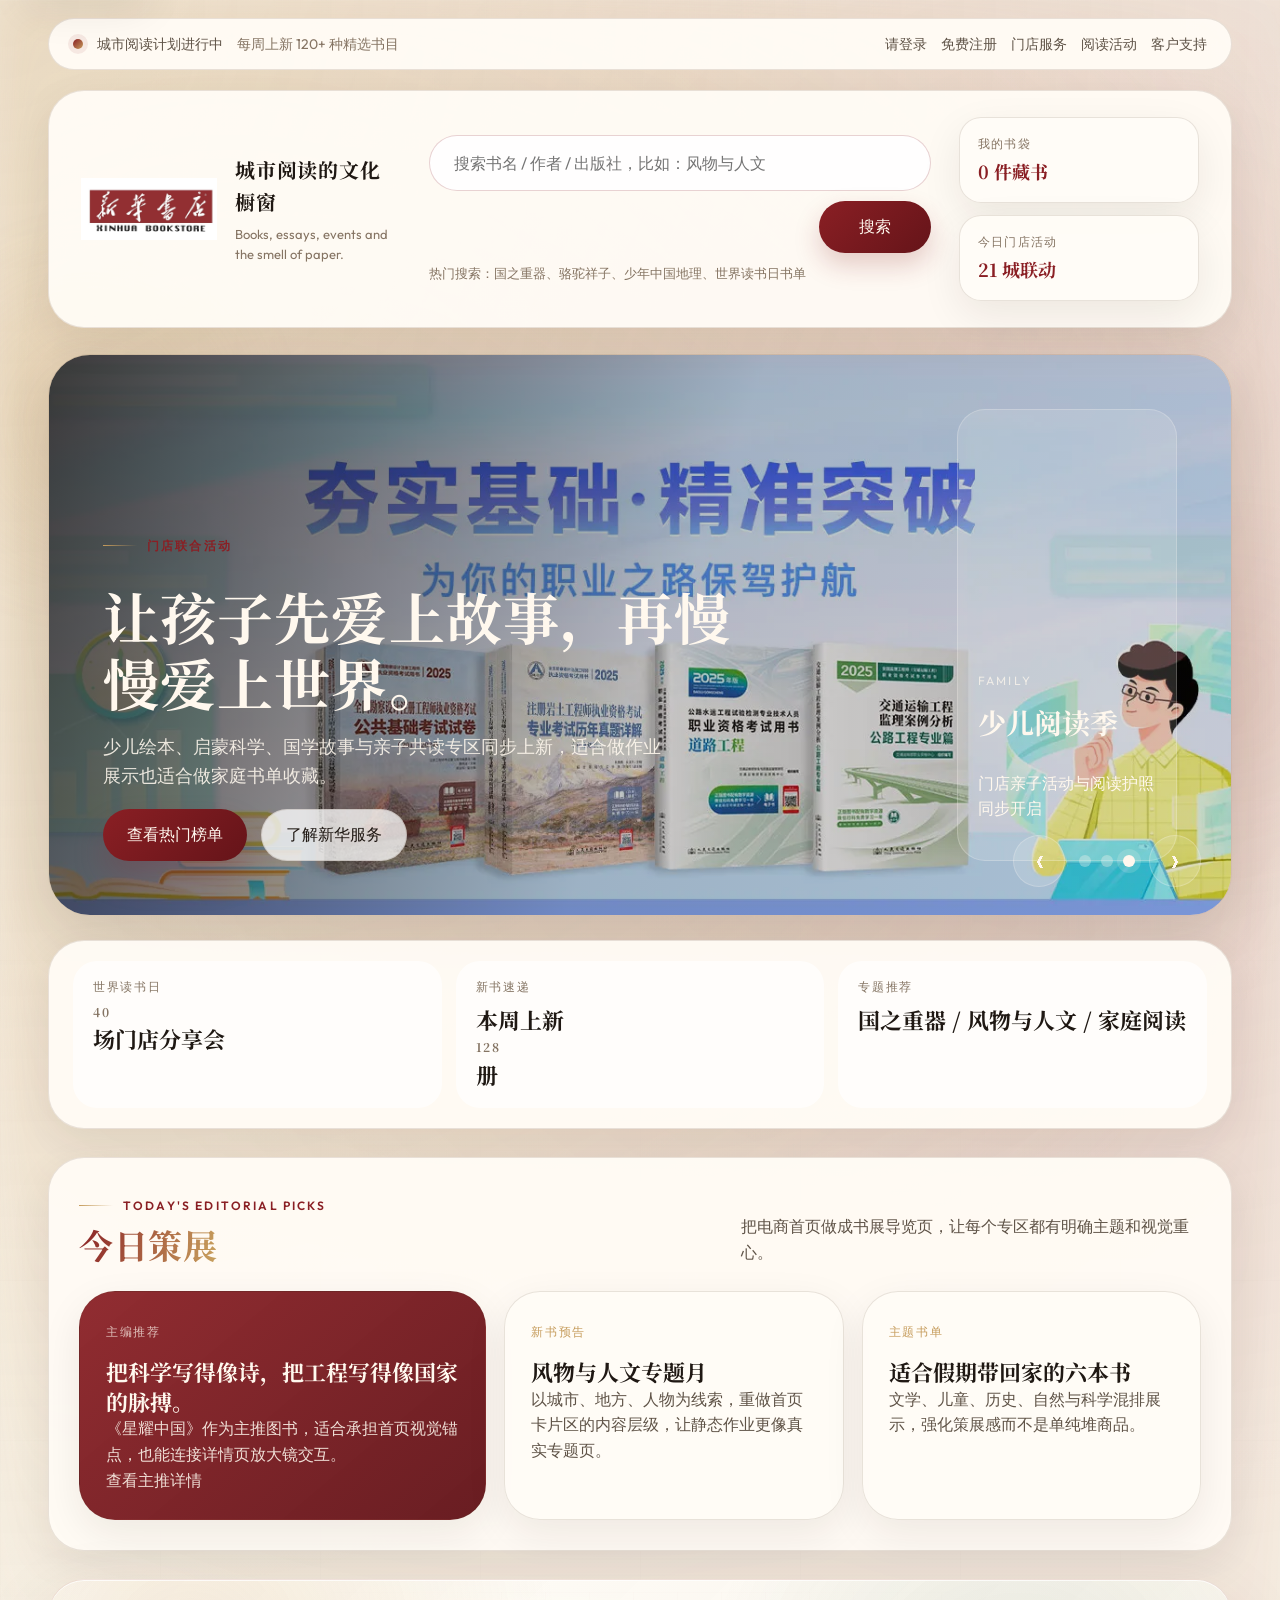
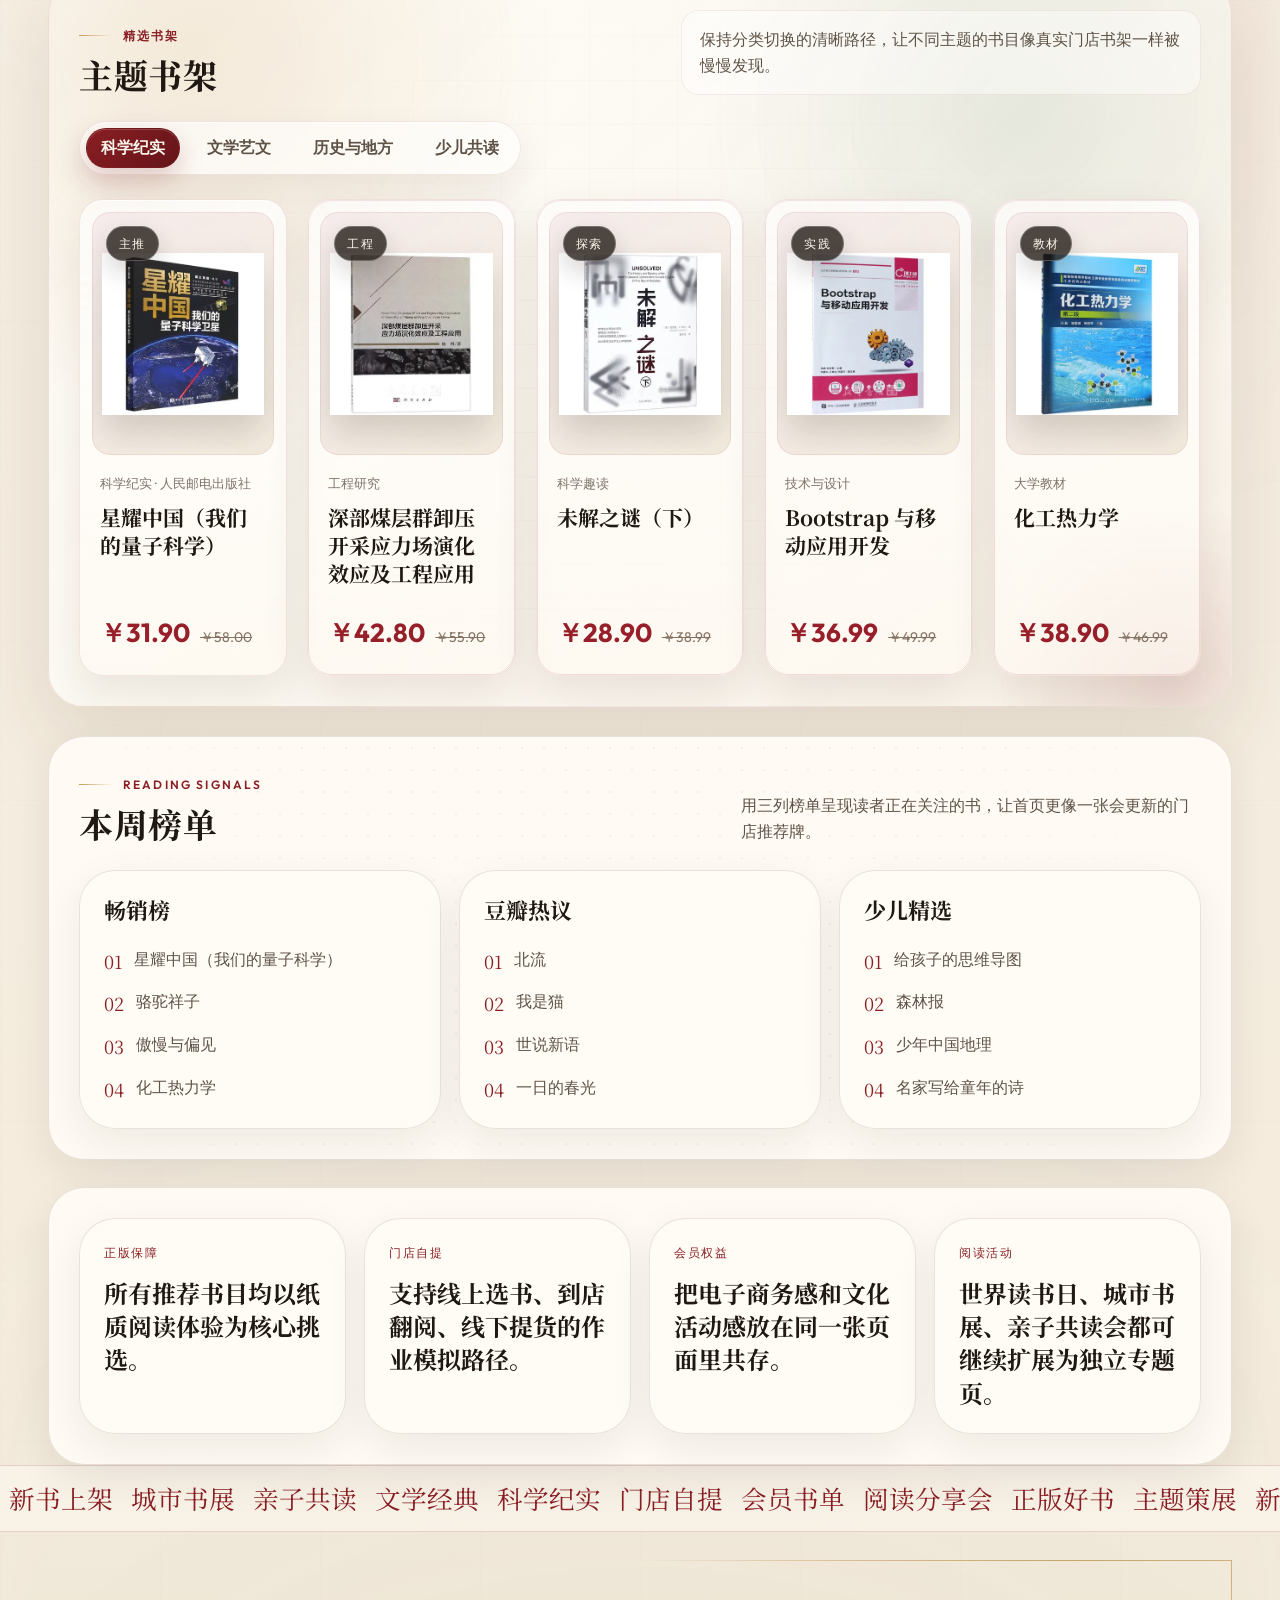
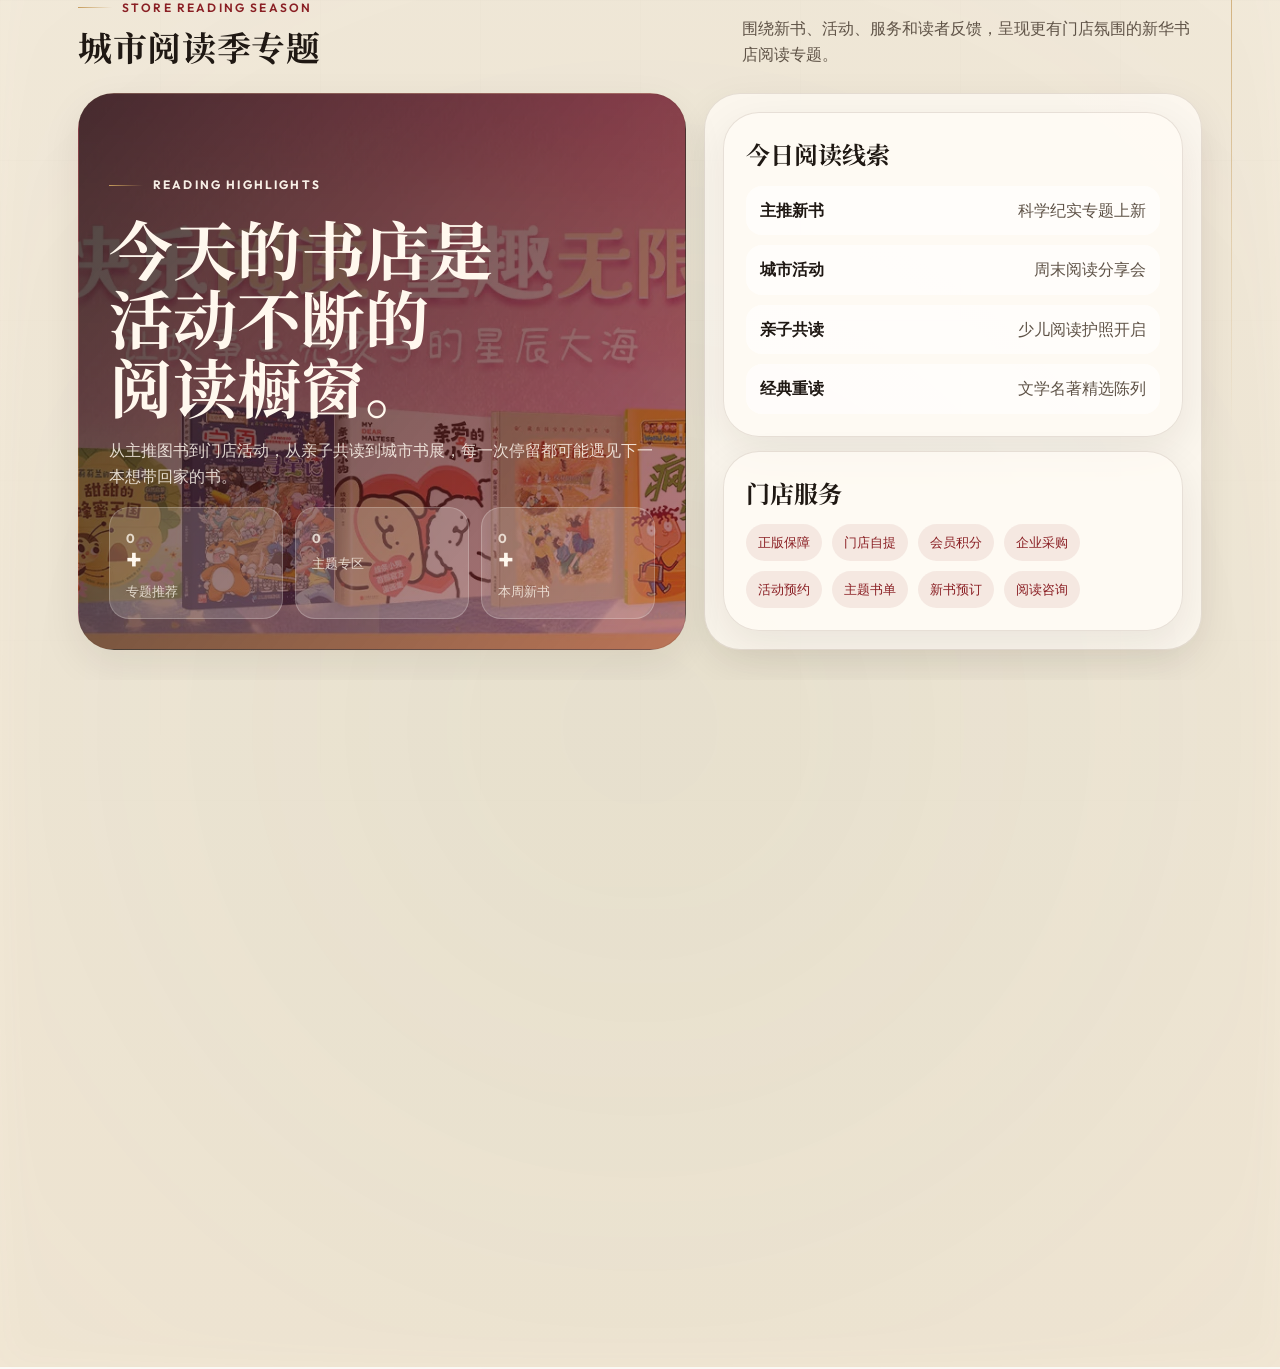
==== commit f995d8cf: "新华书店" ====
--- a/index.html
+++ b/index.html
@@ -11,6 +11,7 @@
     <link href="https://fonts.googleapis.com/css2?family=Noto+Serif+SC:wght@500;700&family=Outfit:wght@400;500;600;700&display=swap" rel="stylesheet">
     <link rel="stylesheet" href="./styles/common.css">
     <link rel="stylesheet" href="./styles/index.css">
+    <link rel="stylesheet" href="./styles/react-bits.css">
     <link rel="icon" type="image/png" sizes="32x32" href="./favicon_logosc1/favicon-32x32.png">
 </head>
 
@@ -74,16 +75,16 @@
                         <article class="c-hero-banner__slide is-active" data-slide aria-hidden="false" style="--hero-image:url('../images/banner1.jpg');">
                             <div class="c-hero-banner__copy">
                                 <span class="c-overline">本周主策展</span>
-                                <h1>把城市的温度，翻成一页一页会发光的纸。</h1>
+                                <h1 data-rb-split>把城市的温度，翻成一页一页会发光的纸。</h1>
                                 <p>从量子科学到地方风物，从少儿启蒙到文学经典，新华书店把阅读做成一场可漫游的文化展览。</p>
                                 <div class="c-inline-actions">
-                                    <a href="./index2.html" class="c-button c-button--primary">阅读主推图书</a>
-                                    <a href="#shelf-section" class="c-button c-button--secondary">查看主题书架</a>
+                                    <a href="./index2.html" class="c-button c-button--primary rb-magnet">阅读主推图书</a>
+                                    <a href="#shelf-section" class="c-button c-button--secondary rb-magnet">查看主题书架</a>
                                 </div>
                             </div>
-                            <div class="c-hero-banner__aside">
+                            <div class="c-hero-banner__aside rb-star-border">
                                 <span>VOL. 05</span>
-                                <strong>星耀中国</strong>
+                                <strong class="rb-shiny-text">星耀中国</strong>
                                 <p>国之重器丛书特别展</p>
                             </div>
                         </article>
@@ -131,14 +132,14 @@
                 </div>
             </section>
 
-            <section class="c-shell c-marquee-strip" data-reveal>
+            <section class="c-shell c-marquee-strip rb-animated-list" data-reveal>
                 <div class="c-marquee-strip__item">
                     <span>世界读书日</span>
-                    <strong>40 场门店分享会</strong>
+                    <strong><span data-rb-count="40"></span> 场门店分享会</strong>
                 </div>
                 <div class="c-marquee-strip__item">
                     <span>新书速递</span>
-                    <strong>本周上新 128 册</strong>
+                    <strong>本周上新 <span data-rb-count="128"></span> 册</strong>
                 </div>
                 <div class="c-marquee-strip__item">
                     <span>专题推荐</span>
@@ -150,24 +151,24 @@
                 <div class="c-section-heading">
                     <div>
                         <span class="c-overline">Today&apos;s Editorial Picks</span>
-                        <h2>今日策展</h2>
+                        <h2><span class="rb-gradient-text">今日策展</span></h2>
                     </div>
                     <p>把电商首页做成书展导览页，让每个专区都有明确主题和视觉重心。</p>
                 </div>
 
                 <div class="c-editorial-panel__grid">
-                    <article class="c-editorial-card c-editorial-card--feature">
+                    <article class="c-editorial-card c-editorial-card--feature rb-spotlight-card rb-glare-hover">
                         <span class="c-editorial-card__tag">主编推荐</span>
                         <h3>把科学写得像诗，把工程写得像国家的脉搏。</h3>
                         <p>《星耀中国》作为主推图书，适合承担首页视觉锚点，也能连接详情页放大镜交互。</p>
                         <a href="./index2.html" class="c-text-link">查看主推详情</a>
                     </article>
-                    <article class="c-editorial-card">
+                    <article class="c-editorial-card rb-spotlight-card">
                         <span class="c-editorial-card__tag">新书预告</span>
                         <h3>风物与人文专题月</h3>
                         <p>以城市、地方、人物为线索，重做首页卡片区的内容层级，让静态作业更像真实专题页。</p>
                     </article>
-                    <article class="c-editorial-card">
+                    <article class="c-editorial-card rb-spotlight-card">
                         <span class="c-editorial-card__tag">主题书单</span>
                         <h3>适合假期带回家的六本书</h3>
                         <p>文学、儿童、历史、自然与科学混排展示，强化策展感而不是单纯堆商品。</p>
@@ -178,10 +179,10 @@
             <section class="c-shell c-shelf-panel" id="shelf-section" data-reveal>
                 <div class="c-section-heading">
                     <div>
-                        <span class="c-overline">Shelf Components</span>
+                        <span class="c-overline">精选书架</span>
                         <h2>主题书架</h2>
                     </div>
-                    <p>保持你原来的分类切换功能，但把内容卡片彻底重做成统一的书架组件。</p>
+                    <p>保持分类切换的清晰路径，让不同主题的书目像真实门店书架一样被慢慢发现。</p>
                 </div>
 
                 <div class="c-category-tabs" role="tablist" aria-label="图书分类">
@@ -193,7 +194,7 @@
 
                 <div class="c-shelf-panel__content">
                     <div class="c-book-grid is-active" data-tab-panel="science" role="tabpanel" aria-hidden="false">
-                        <article class="c-book-card c-book-card--wide" data-book-id="quantum-science-china" data-book-title="星耀中国（我们的量子科学）" data-book-category="科学纪实 · 人民邮电出版社" data-book-price="31.9" data-book-image="./images/kexue1.webp">
+                    <article class="c-book-card c-book-card--wide rb-tilted-card rb-glare-hover" data-book-id="quantum-science-china" data-book-title="星耀中国（我们的量子科学）" data-book-category="科学纪实 · 人民邮电出版社" data-book-price="31.9" data-book-image="./images/kexue1.webp">
                             <div class="c-book-card__media">
                                 <img src="./images/kexue1.webp" alt="星耀中国">
                                 <span class="c-book-card__badge">主推</span>
@@ -213,7 +214,7 @@
                             </div>
                         </article>
 
-                        <article class="c-book-card">
+                        <article class="c-book-card rb-spotlight-card">
                             <div class="c-book-card__media"><img src="./images/kexue2.JPG" alt="深部煤层群卸压开采"><span class="c-book-card__badge">工程</span></div>
                             <div class="c-book-card__body">
                                 <div class="c-book-card__meta">工程研究</div>
@@ -221,7 +222,7 @@
                                 <div class="c-price-row"><strong>￥42.80</strong><span>￥55.90</span></div>
                             </div>
                         </article>
-                        <article class="c-book-card">
+                        <article class="c-book-card rb-spotlight-card">
                             <div class="c-book-card__media"><img src="./images/kexue3.jpg" alt="未解之谜"><span class="c-book-card__badge">探索</span></div>
                             <div class="c-book-card__body">
                                 <div class="c-book-card__meta">科学趣读</div>
@@ -229,7 +230,7 @@
                                 <div class="c-price-row"><strong>￥28.90</strong><span>￥38.99</span></div>
                             </div>
                         </article>
-                        <article class="c-book-card">
+                        <article class="c-book-card rb-spotlight-card">
                             <div class="c-book-card__media"><img src="./images/kexue4.JPG" alt="移动应用开发"><span class="c-book-card__badge">实践</span></div>
                             <div class="c-book-card__body">
                                 <div class="c-book-card__meta">技术与设计</div>
@@ -237,7 +238,7 @@
                                 <div class="c-price-row"><strong>￥36.99</strong><span>￥49.99</span></div>
                             </div>
                         </article>
-                        <article class="c-book-card">
+                        <article class="c-book-card rb-spotlight-card">
                             <div class="c-book-card__media"><img src="./images/kexue5.webp" alt="化工热力学"><span class="c-book-card__badge">教材</span></div>
                             <div class="c-book-card__body">
                                 <div class="c-book-card__meta">大学教材</div>
@@ -310,16 +311,17 @@
             </section>
 
             <section class="c-shell c-ranking-panel" id="ranking-panel" data-reveal>
+                <div class="rb-dot-grid" aria-hidden="true"></div>
                 <div class="c-section-heading">
                     <div>
                         <span class="c-overline">Reading Signals</span>
                         <h2>本周榜单</h2>
                     </div>
-                    <p>用三列榜单增加门户感，也让首页有更多“像组件系统”的信息块。</p>
+                    <p>用三列榜单呈现读者正在关注的书，让首页更像一张会更新的门店推荐牌。</p>
                 </div>
 
                 <div class="c-ranking-panel__grid">
-                    <article class="c-ranking-card">
+                    <article class="c-ranking-card rb-spotlight-card">
                         <h3>畅销榜</h3>
                         <ol>
                             <li><span>01</span><strong>星耀中国（我们的量子科学）</strong></li>
@@ -328,7 +330,7 @@
                             <li><span>04</span><strong>化工热力学</strong></li>
                         </ol>
                     </article>
-                    <article class="c-ranking-card">
+                    <article class="c-ranking-card rb-spotlight-card">
                         <h3>豆瓣热议</h3>
                         <ol>
                             <li><span>01</span><strong>北流</strong></li>
@@ -337,7 +339,7 @@
                             <li><span>04</span><strong>一日的春光</strong></li>
                         </ol>
                     </article>
-                    <article class="c-ranking-card">
+                    <article class="c-ranking-card rb-spotlight-card">
                         <h3>少儿精选</h3>
                         <ol>
                             <li><span>01</span><strong>给孩子的思维导图</strong></li>
@@ -350,22 +352,90 @@
             </section>
 
             <section class="c-shell c-feature-strip" id="service-panel" data-reveal>
-                <article class="c-feature-strip__card">
+                <article class="c-feature-strip__card rb-spotlight-card">
                     <span>正版保障</span>
                     <h3>所有推荐书目均以纸质阅读体验为核心挑选。</h3>
                 </article>
-                <article class="c-feature-strip__card">
+                <article class="c-feature-strip__card rb-spotlight-card">
                     <span>门店自提</span>
                     <h3>支持线上选书、到店翻阅、线下提货的作业模拟路径。</h3>
                 </article>
-                <article class="c-feature-strip__card">
+                <article class="c-feature-strip__card rb-spotlight-card">
                     <span>会员权益</span>
                     <h3>把电子商务感和文化活动感放在同一张页面里共存。</h3>
                 </article>
-                <article class="c-feature-strip__card">
+                <article class="c-feature-strip__card rb-spotlight-card">
                     <span>阅读活动</span>
                     <h3>世界读书日、城市书展、亲子共读会都可继续扩展为独立专题页。</h3>
                 </article>
+            </section>
+
+            <section class="rb-velocity-strip" aria-label="新华书店阅读主题跑马灯">
+                <div class="rb-velocity-strip__track">
+                    <div class="rb-velocity-strip__line">
+                        <span>新书上架</span><span>城市书展</span><span>亲子共读</span><span>文学经典</span><span>科学纪实</span><span>门店自提</span><span>会员书单</span><span>阅读分享会</span><span>正版好书</span><span>主题策展</span>
+                    </div>
+                    <div class="rb-velocity-strip__line" aria-hidden="true">
+                        <span>新书上架</span><span>城市书展</span><span>亲子共读</span><span>文学经典</span><span>科学纪实</span><span>门店自提</span><span>会员书单</span><span>阅读分享会</span><span>正版好书</span><span>主题策展</span>
+                    </div>
+                </div>
+            </section>
+
+            <section class="c-shell rb-bits-lab rb-star-border" id="react-bits-lab" data-reveal>
+                <div class="c-section-heading">
+                    <div>
+                        <span class="c-overline">Store Reading Season</span>
+                        <h2>城市阅读季专题</h2>
+                    </div>
+                    <p>围绕新书、活动、服务和读者反馈，呈现更有门店氛围的新华书店阅读专题。</p>
+                </div>
+
+                <div class="rb-bits-lab__grid">
+                    <article class="rb-bits-lab__hero rb-glare-hover">
+                        <span class="c-overline rb-shiny-text">Reading Highlights</span>
+                        <h3>今天的书店是 <span data-rb-rotate="新书满架的|活动不断的|适合慢逛的"></span> 阅读橱窗。</h3>
+                        <p>从主推图书到门店活动，从亲子共读到城市书展，每一次停留都可能遇见下一本想带回家的书。</p>
+                        <div class="rb-bits-lab__metrics">
+                            <div class="rb-bits-lab__metric">
+                                <strong><span data-rb-count="14"></span>+</strong>
+                                <span>专题推荐</span>
+                            </div>
+                            <div class="rb-bits-lab__metric">
+                                <strong><span data-rb-count="4"></span></strong>
+                                <span>主题专区</span>
+                            </div>
+                            <div class="rb-bits-lab__metric">
+                                <strong><span data-rb-count="110"></span>+</strong>
+                                <span>本周新书</span>
+                            </div>
+                        </div>
+                    </article>
+
+                    <div class="rb-bits-lab__stack rb-animated-list">
+                        <article class="rb-bits-lab__panel rb-spotlight-card">
+                            <h3>今日阅读线索</h3>
+                            <ul class="rb-bits-list">
+                                <li><strong>主推新书</strong><span>科学纪实专题上新</span></li>
+                                <li><strong>城市活动</strong><span>周末阅读分享会</span></li>
+                                <li><strong>亲子共读</strong><span>少儿阅读护照开启</span></li>
+                                <li><strong>经典重读</strong><span>文学名著精选陈列</span></li>
+                            </ul>
+                        </article>
+                        <article class="rb-bits-lab__panel rb-spotlight-card">
+                            <h3>门店服务</h3>
+                            <div class="rb-bits-tag-cloud">
+                                <span>正版保障</span>
+                                <span>门店自提</span>
+                                <span>会员积分</span>
+                                <span>企业采购</span>
+                                <span>活动预约</span>
+                                <span>主题书单</span>
+                                <span>新书预订</span>
+                                <span>阅读咨询</span>
+                            </div>
+                        </article>
+                    </div>
+                </div>
             </section>
 
             <section class="c-shell c-campaign-banner" data-reveal>
@@ -430,6 +500,7 @@
     <script type="module" src="./js/search.js"></script>
     <script type="module" src="./js/cart.js"></script>
     <script type="module" src="./js/home.js"></script>
+    <script type="module" src="./js/react-bits.js"></script>
 </body>
 
 </html>
--- a/styles/common.css
+++ b/styles/common.css
@@ -32,6 +32,7 @@
 
 body {
     margin: 0;
+    overflow-x: hidden;
     background:
         radial-gradient(circle at top left, rgba(198, 156, 92, 0.2), transparent 34%),
         radial-gradient(circle at 86% 10%, rgba(138, 31, 36, 0.12), transparent 26%),
@@ -482,7 +483,7 @@
 .c-reader-fit-panel__item,
 .c-pill-card,
 .c-thumbnail-row__item {
-    transition: transform var(--transition), box-shadow var(--transition), border-color var(--transition);
+    transition: transform 0.35s cubic-bezier(0.25, 0.8, 0.25, 1), box-shadow 0.35s cubic-bezier(0.25, 0.8, 0.25, 1), border-color 0.35s cubic-bezier(0.25, 0.8, 0.25, 1);
 }
 
 .c-book-card:hover,
@@ -493,6 +494,7 @@
 .c-reader-fit-panel__item:hover,
 .c-pill-card:hover,
 .c-thumbnail-row__item:hover {
+    transform: translateY(-4px);
     box-shadow: var(--shadow-lift);
     border-color: rgba(138, 31, 36, 0.24);
 }
@@ -512,11 +514,11 @@
     width: 100%;
     height: 100%;
     object-fit: cover;
-    transition: transform 320ms ease;
+    transition: transform 0.4s cubic-bezier(0.25, 0.8, 0.25, 1);
 }
 
 .c-book-card:hover .c-book-card__media img {
-    transform: scale(1.05);
+    transform: scale(1.03);
 }
 
 .c-book-card__badge {
@@ -913,3 +915,253 @@
         transform: translateY(-8px) scale(0.98);
     }
 }
+
+/* ==============================================================
+   ����˿������������SPA��ҳ��������������
+   ============================================================== */
+
+/* 1. ȫ��ҳ����ص������ (����ҳ��ʱƽ������) */
+body {
+    animation: smoothPageLoad 0.8s cubic-bezier(0.22, 1, 0.36, 1) forwards;
+    opacity: 0;
+}
+
+@keyframes smoothPageLoad {
+    0% { opacity: 0; transform: translateY(12px); }
+    100% { opacity: 1; transform: translateY(0); }
+}
+
+/* �˳�ҳ��ʱ���� (�� JS ����) */
+body.is-exiting {
+    opacity: 0;
+    transform: translateY(-12px);
+    transition: opacity 0.4s cubic-bezier(0.25, 0.46, 0.45, 0.94), transform 0.4s cubic-bezier(0.25, 0.46, 0.45, 0.94);
+}
+
+/* 2. �Ż�ȫ����������Ĺ������� (ʹ������и�ǿ�Ļ�������) */
+a, 
+button, 
+.c-button, 
+.content_item, 
+.c-mini-card,
+.nav_item {
+    transition: all 0.5s cubic-bezier(0.16, 1, 0.3, 1) !important;
+}
+
+/* 3. ǿ�ƿ���Ӳ������ (GPU ����)������������֡�Ϳ��� */
+.content_item, 
+.c-mini-card, 
+.c-hero-banner__slide,
+.animate-in,
+[data-reveal] {
+    will-change: transform, opacity;
+    backface-visibility: hidden;
+    -webkit-font-smoothing: subpixel-antialiased;
+}
+
+/* ==============================================================
+   ====== �޸���Ϣ���� (Toast) �뵼�����ص������� ====== 
+   ============================================================== */
+.c-toast-stack {
+    /* �����������ƶ����ܿ����������� */
+    top: 100px !important; 
+    right: 30px !important;
+    /* ��߲㼶��ȷ�����ᱻ�����Ԫ���ڵ� */
+    z-index: 9999 !important; 
+    /* ���ӵ���֮��ļ�� */
+    gap: 16px !important;
+}
+
+.c-toast {
+    /* ����߼���־���ë������Ч */
+    background: rgba(255, 251, 245, 0.85) !important;
+    backdrop-filter: blur(12px) !important;
+    -webkit-backdrop-filter: blur(12px) !important;
+    border: 1px solid rgba(138, 31, 36, 0.2) !important;
+    box-shadow: 0 10px 40px rgba(0, 0, 0, 0.08) !important;
+    padding: 16px 24px !important;
+    border-radius: 12px !important;
+    /* �Ż������Ű� */
+    color: #4a3e3d !important;
+    font-family: 'Noto Serif SC', serif !important;
+}
+
+.c-toast strong {
+    color: #8a1f24 !important; /* �»����� */
+    font-size: 16px !important;
+    margin-bottom: 6px !important;
+    letter-spacing: 1px !important;
+}
+
+.c-toast span {
+    font-size: 14px !important;
+    line-height: 1.5 !important;
+    color: #665c5a !important;
+}
+
+/* ==============================================================
+   ====== ϸ���ʸ���������������ѡ���ı������ʽ���� ====== 
+   ============================================================== */
+
+/* 1. ȫ����־�����Ź����� */
+::-webkit-scrollbar {
+    width: 6px;
+    height: 6px;
+}
+::-webkit-scrollbar-track {
+    background: #FDFBF7; /* ���ϱ�����ֽ��ɫ */
+}
+::-webkit-scrollbar-thumb {
+    background: rgba(138, 31, 36, 0.25); /* �»���ĵ͵�͸���� */
+    border-radius: 10px;
+    transition: background 0.3s ease;
+}
+::-webkit-scrollbar-thumb:hover {
+    background: rgba(138, 31, 36, 0.6); /* ��ͣʱ���� */
+}
+
+/* 2. ѡ���ı���������ɫ */
+::selection {
+    background-color: rgba(138, 31, 36, 0.15); /* ���ŵĺ�ɫ���� */
+    color: #8a1f24;
+    text-shadow: none;
+}
+
+/* 3. �������������ֵĸ߼���ͣ�»��߶�Ч */
+.c-site-topbar__nav a {
+    position: relative;
+    text-decoration: none;
+    transition: color 0.3s ease;
+}
+.c-site-topbar__nav a::after {
+    content: '';
+    position: absolute;
+    width: 100%;
+    height: 1px;
+    bottom: -4px;
+    left: 0;
+    background-color: #8a1f24;
+    transform: scaleX(0);
+    transform-origin: right;
+    transition: transform 0.4s cubic-bezier(0.16, 1, 0.3, 1);
+}
+.c-site-topbar__nav a:hover {
+    color: #8a1f24;
+}
+.c-site-topbar__nav a:hover::after {
+    transform: scaleX(1);
+    transform-origin: left;
+}
+
+/* 4. ͼƬ������������ (Ӫ����������) */
+img {
+    transition: filter 0.5s ease, transform 0.5s cubic-bezier(0.16, 1, 0.3, 1);
+}
+a:hover > img {
+    filter: brightness(1.05) contrast(1.02);
+}
+
+/* ==============================================================
+   ====== ������ҳ��Ч�����ƹ����ƽ������׼�� ====== 
+   ============================================================== */
+
+/* 1. ���ƹ�� (Custom Cursor) */
+/* ����ԭ����� (���ǵ����飬ֻ�����������) */
+@media (pointer: fine) {
+    body, a, button, input {
+        /* cursor: none !important; */
+    }
+}
+
+/* �����Բ�� */
+.c-cursor-dot {
+    position: fixed;
+    top: 0;
+    left: 0;
+    width: 8px;
+    height: 8px;
+    background-color: #8a1f24;
+    border-radius: 50%;
+    pointer-events: none;
+    z-index: 10000;
+    transform: translate(-50%, -50%);
+    transition: width 0.3s cubic-bezier(0.16, 1, 0.3, 1), height 0.3s cubic-bezier(0.16, 1, 0.3, 1), background-color 0.3s ease;
+}
+
+/* �����Χ����Ȧ */
+.c-cursor-ring {
+    position: fixed;
+    top: 0;
+    left: 0;
+    width: 40px;
+    height: 40px;
+    border: 1px solid rgba(138, 31, 36, 0.4);
+    border-radius: 50%;
+    pointer-events: none;
+    z-index: 9999;
+    transform: translate(-50%, -50%);
+    transition: transform 0.1s ease-out, width 0.3s cubic-bezier(0.16, 1, 0.3, 1), height 0.3s cubic-bezier(0.16, 1, 0.3, 1), background-color 0.3s ease, border-color 0.3s ease;
+}
+
+/* ����������ڿɵ��Ԫ����ʱ���ı仯״̬ */
+.c-cursor-dot.is-hovering {
+    width: 0px;
+    height: 0px;
+    background-color: transparent;
+}
+
+.c-cursor-ring.is-hovering {
+    width: 60px;
+    height: 60px;
+    background-color: rgba(138, 31, 36, 0.1);
+    border-color: rgba(138, 31, 36, 0.8);
+    backdrop-filter: blur(2px);
+}
+
+/* 2. Lenis ƽ����������Ļ��� CSS */
+html.lenis, html.lenis body {
+  height: auto;
+}
+.lenis.lenis-smooth {
+  scroll-behavior: auto !important; /* ����֮ǰ��ԭ��ƽ������������ JS ���� */
+}
+.lenis.lenis-smooth [data-lenis-prevent] {
+  overscroll-behavior: contain;
+}
+.lenis.lenis-stopped {
+  overflow: hidden;
+}
+.lenis.lenis-smooth iframe {
+  pointer-events: none;
+}
+
+/* Disable frosted-glass blur across the project for a cleaner paper-like UI. */
+*,
+*::before,
+*::after {
+    backdrop-filter: none !important;
+    -webkit-backdrop-filter: none !important;
+}
+
+.c-site-topbar__inner,
+.c-site-header__inner,
+.c-editorial-panel,
+.c-shelf-panel,
+.c-ranking-panel,
+.c-feature-strip,
+.c-campaign-banner,
+.c-marquee-strip,
+.c-site-footer {
+    background-color: rgba(255, 251, 245, 0.96);
+}
+
+.c-book-card,
+.c-editorial-card,
+.c-ranking-card,
+.c-feature-strip__card,
+.c-story-card,
+.c-reader-fit-panel__item,
+.c-pill-card,
+.c-mini-card {
+    background-color: rgba(255, 252, 247, 0.94);
+}
--- a/styles/index.css
+++ b/styles/index.css
@@ -254,9 +254,14 @@
 
 .c-book-grid {
     display: none;
-    grid-template-columns: repeat(6, minmax(0, 1fr));
+    grid-template-columns: repeat(5, minmax(0, 1fr));
     gap: 18px;
     align-items: stretch;
+    justify-content: center;
+}
+
+.c-book-grid.has-spotlight {
+    grid-template-columns: repeat(6, minmax(0, 1fr));
     grid-auto-flow: dense;
 }
 
@@ -443,6 +448,10 @@
         grid-template-columns: repeat(2, minmax(0, 1fr));
     }
 
+    .c-book-grid.has-spotlight {
+        grid-template-columns: repeat(2, minmax(0, 1fr));
+    }
+
     .c-book-grid > .c-book-card.is-spotlight {
         grid-template-columns: 1fr;
         grid-column: span 2;
@@ -502,6 +511,10 @@
     .c-book-grid,
     .c-ranking-panel__grid,
     .c-feature-strip {
+        grid-template-columns: 1fr;
+    }
+
+    .c-book-grid.has-spotlight {
         grid-template-columns: 1fr;
     }
 
@@ -537,3 +550,403 @@
         font-size: 28px;
     }
 }
+
+/* ==============================================================
+   �»���꣺�ִ���־���Ӿ����� (Pure HTML/CSS)
+   ============================================================== */
+
+/* 1. ֽ���ʸб�����ƽ������ */
+html {
+    scroll-behavior: smooth;
+    background-color: #FDFBF7;
+}
+
+/* 2. ����������ë������Ч */
+.c-site-header {
+    position: sticky;
+    top: 0;
+    z-index: 100;
+    /* Ϊ JS ���ӵ� .is-scrolled ��׼������Ч�� */
+    transition: background-color 0.4s ease, backdrop-filter 0.4s ease, box-shadow 0.4s ease;
+}
+.c-site-header.is-scrolled {
+    background-color: rgba(253, 251, 247, 0.85); /* ��͸����ɫ */
+    backdrop-filter: blur(16px);
+    -webkit-backdrop-filter: blur(16px);
+    box-shadow: 0 4px 30px rgba(0, 0, 0, 0.04);
+}
+
+/* 3. �������ض��� (����·� JS) */
+[data-reveal] {
+    opacity: 0;
+    transform: translateY(40px);
+    transition: opacity 1.2s cubic-bezier(0.16, 1, 0.3, 1), transform 1.2s cubic-bezier(0.16, 1, 0.3, 1);
+}
+[data-reveal].is-revealed {
+    opacity: 1;
+    transform: translateY(0);
+}
+
+/* 4. Banner ��Ӱ�зŴ󶯻� (Ken Burns Effect) */
+.c-hero-banner__slide {
+    overflow: hidden;
+    position: relative;
+}
+/* ����αԪ�س��ر�����ʵ��ֻ�б����Ŵ�����ֲ��Ŵ��Ч�� */
+.c-hero-banner__slide::before {
+    content: '';
+    position: absolute;
+    inset: 0;
+    background-image: var(--hero-image);
+    background-size: cover;
+    background-position: center;
+    z-index: -1;
+    transform: scale(1.08); /* ��ʼ״̬��΢�Ŵ� */
+    transition: transform 6s cubic-bezier(0.25, 0.46, 0.45, 0.94);
+}
+/* ���õ�Ƭ����ʱ������ͼ�������� */
+.c-hero-banner__slide.is-active::before {
+    transform: scale(1); 
+}
+
+/* 5. Banner �ڲ�����Ԫ�صĴ��䵭�붯�� */
+.c-hero-banner__slide .c-hero-banner__copy > * {
+    opacity: 0;
+    transform: translateY(20px);
+    transition: opacity 0.8s ease, transform 0.8s ease;
+}
+.c-hero-banner__slide.is-active .c-hero-banner__copy .c-overline { transition-delay: 0.2s; opacity: 1; transform: translateY(0); }
+.c-hero-banner__slide.is-active .c-hero-banner__copy h1,
+.c-hero-banner__slide.is-active .c-hero-banner__copy h2 { transition-delay: 0.4s; opacity: 1; transform: translateY(0); }
+.c-hero-banner__slide.is-active .c-hero-banner__copy p { transition-delay: 0.6s; opacity: 1; transform: translateY(0); }
+.c-hero-banner__slide.is-active .c-hero-banner__copy .c-inline-actions { transition-delay: 0.8s; opacity: 1; transform: translateY(0); }
+
+/* 6. ��Ƭ/�鼮����������Ч�� (������� 3D JS������ CSS Ҳ��������) */
+.c-mini-card,
+.c-product-card {
+    transition: transform 0.4s cubic-bezier(0.175, 0.885, 0.32, 1.275), box-shadow 0.4s ease;
+}
+.c-mini-card:hover {
+    transform: translateY(-5px);
+    box-shadow: 0 15px 35px rgba(0,0,0,0.08), 0 5px 15px rgba(0,0,0,0.04);
+}
+
+/* ==============================================================
+   ====== ǿ���޸� Banner �߶����ݺͱ���ͼ��ʧ���� ====== 
+   ============================================================== */
+.c-hero-banner__slide {
+    /* �ָ����Զ�λ��ʹ������ 560px �ĸ����� */
+    position: absolute !important;
+    inset: 0;
+    overflow: hidden;
+    /* ���ԭ���ı�������ֹ�Ŵ�ʱ¶����ͼ������Ӱ */
+    background: none !important; 
+}
+
+.c-hero-banner__slide::before {
+    content: '';
+    position: absolute;
+    inset: 0;
+    /* �ָ�ԭ�е���ɫ��͸���������֣������ɫ���ֿ����� */
+    background: 
+        linear-gradient(110deg, rgba(20, 14, 10, 0.8), rgba(20, 14, 10, 0.24) 52%, rgba(20, 14, 10, 0.16) 100%),
+        var(--hero-image) center / cover no-repeat !important;
+    z-index: -1;
+    transform: scale(1.08);
+    transition: transform 6s cubic-bezier(0.25, 0.46, 0.45, 0.94);
+}
+
+.c-hero-banner__slide.is-active::before {
+    transform: scale(1); 
+}
+
+/* Modern curated shelf: inspired by React Bits ChromaGrid, MagicBento and SpotlightCard. */
+.c-shelf-panel {
+    position: relative;
+    overflow: hidden;
+    border: 1px solid rgba(138, 31, 36, 0.1);
+    background:
+        radial-gradient(circle at 12% 10%, rgba(198, 156, 92, 0.2), transparent 30%),
+        radial-gradient(circle at 82% 18%, rgba(76, 121, 83, 0.12), transparent 28%),
+        linear-gradient(135deg, rgba(255, 254, 250, 0.94), rgba(250, 244, 235, 0.86));
+    box-shadow:
+        0 30px 80px rgba(65, 42, 24, 0.12),
+        inset 0 1px 0 rgba(255, 255, 255, 0.76);
+}
+
+.c-shelf-panel::before {
+    content: "";
+    position: absolute;
+    inset: 12px;
+    border-radius: calc(var(--radius-xl) - 10px);
+    pointer-events: none;
+    background-image:
+        linear-gradient(rgba(138, 31, 36, 0.05) 1px, transparent 1px),
+        linear-gradient(90deg, rgba(138, 31, 36, 0.05) 1px, transparent 1px);
+    background-size: 44px 44px;
+    mask-image: radial-gradient(circle at 50% 50%, #000, transparent 78%);
+    opacity: 0.62;
+}
+
+.c-shelf-panel::after {
+    content: "";
+    position: absolute;
+    width: 360px;
+    height: 360px;
+    right: -120px;
+    bottom: -150px;
+    border-radius: 50%;
+    pointer-events: none;
+    background: radial-gradient(circle, rgba(138, 31, 36, 0.12), transparent 68%);
+    filter: blur(2px);
+}
+
+.c-shelf-panel > * {
+    position: relative;
+    z-index: 1;
+}
+
+.c-shelf-panel .c-section-heading {
+    align-items: end;
+}
+
+.c-shelf-panel .c-overline {
+    color: var(--brand);
+}
+
+.c-shelf-panel .c-section-heading p {
+    max-width: 520px;
+    padding: 16px 18px;
+    border: 1px solid rgba(138, 31, 36, 0.08);
+    border-radius: 18px;
+    background: rgba(255, 255, 255, 0.44);
+    backdrop-filter: blur(14px);
+}
+
+.c-shelf-panel__content {
+    gap: 22px;
+}
+
+.c-category-tabs {
+    width: max-content;
+    max-width: 100%;
+    padding: 6px;
+    border: 1px solid rgba(138, 31, 36, 0.1);
+    border-radius: 999px;
+    background: rgba(255, 255, 255, 0.58);
+    box-shadow: inset 0 1px 0 rgba(255, 255, 255, 0.75), 0 16px 36px rgba(65, 42, 24, 0.08);
+    backdrop-filter: blur(16px);
+}
+
+.c-category-tabs__item {
+    min-height: 42px;
+    border-color: transparent;
+    background: transparent;
+    font-weight: 600;
+    box-shadow: none;
+}
+
+.c-category-tabs__item.is-active {
+    background:
+        linear-gradient(135deg, rgba(138, 31, 36, 0.96), rgba(99, 20, 25, 0.96)),
+        var(--brand);
+    box-shadow:
+        0 12px 26px rgba(138, 31, 36, 0.22),
+        inset 0 1px 0 rgba(255, 255, 255, 0.18);
+}
+
+.c-category-tabs__item:hover,
+.c-category-tabs__item:focus-visible {
+    transform: translateY(-1px);
+    background: rgba(255, 255, 255, 0.62);
+}
+
+.c-category-tabs__item.is-active:hover,
+.c-category-tabs__item.is-active:focus-visible {
+    background: linear-gradient(135deg, rgba(138, 31, 36, 0.96), rgba(99, 20, 25, 0.96));
+}
+
+.c-shelf-panel .c-book-grid {
+    gap: 20px;
+    perspective: 1200px;
+}
+
+.c-shelf-panel .c-book-card {
+    position: relative;
+    isolation: isolate;
+    overflow: hidden;
+    border: 1px solid rgba(138, 31, 36, 0.1);
+    border-radius: 24px;
+    background:
+        linear-gradient(180deg, rgba(255, 255, 255, 0.78), rgba(255, 250, 242, 0.62)),
+        radial-gradient(circle at 20% 0%, rgba(198, 156, 92, 0.14), transparent 34%);
+    box-shadow:
+        0 18px 44px rgba(65, 42, 24, 0.1),
+        inset 0 1px 0 rgba(255, 255, 255, 0.78);
+    backdrop-filter: blur(14px);
+    transform: translateZ(0);
+}
+
+.c-shelf-panel .c-book-card:nth-child(2n) { --shelf-accent: rgba(76, 121, 83, 0.38); }
+.c-shelf-panel .c-book-card:nth-child(3n) { --shelf-accent: rgba(198, 156, 92, 0.42); }
+.c-shelf-panel .c-book-card:nth-child(4n) { --shelf-accent: rgba(138, 31, 36, 0.34); }
+
+.c-shelf-panel .c-book-card::before {
+    content: "";
+    position: absolute;
+    inset: 0;
+    z-index: -1;
+    border-radius: inherit;
+    background:
+        radial-gradient(260px circle at var(--rb-mx, 50%) var(--rb-my, 14%), rgba(255, 255, 255, 0.78), transparent 58%),
+        radial-gradient(220px circle at 80% 12%, var(--shelf-accent, rgba(198, 156, 92, 0.42)), transparent 62%);
+    opacity: 0;
+    transition: opacity 280ms ease;
+}
+
+.c-shelf-panel .c-book-card::after {
+    content: "";
+    position: absolute;
+    inset: 0;
+    pointer-events: none;
+    border-radius: inherit;
+    padding: 1px;
+    background:
+        linear-gradient(130deg, rgba(255, 255, 255, 0.72), transparent 32%),
+        conic-gradient(from 160deg, transparent, rgba(198, 156, 92, 0.6), rgba(76, 121, 83, 0.3), rgba(138, 31, 36, 0.42), transparent);
+    -webkit-mask: linear-gradient(#000 0 0) content-box, linear-gradient(#000 0 0);
+    -webkit-mask-composite: xor;
+    mask-composite: exclude;
+    opacity: 0.38;
+    transition: opacity 280ms ease;
+}
+
+.c-shelf-panel .c-book-card:hover::before,
+.c-shelf-panel .c-book-card:focus-within::before,
+.c-shelf-panel .c-book-card.is-spotlight::before {
+    opacity: 1;
+}
+
+.c-shelf-panel .c-book-card:hover::after,
+.c-shelf-panel .c-book-card:focus-within::after,
+.c-shelf-panel .c-book-card.is-spotlight::after {
+    opacity: 0.92;
+}
+
+.c-shelf-panel .c-book-card__media {
+    margin: 12px 12px 0;
+    border-radius: 18px;
+    background:
+        linear-gradient(135deg, rgba(138, 31, 36, 0.08), rgba(198, 156, 92, 0.18)),
+        rgba(255, 255, 255, 0.62);
+    box-shadow: inset 0 0 0 1px rgba(138, 31, 36, 0.08);
+}
+
+.c-shelf-panel .c-book-card__media img {
+    object-fit: contain;
+    padding: 10px;
+    filter: drop-shadow(0 18px 18px rgba(41, 26, 18, 0.18));
+}
+
+.c-shelf-panel .c-book-card:hover .c-book-card__media img,
+.c-shelf-panel .c-book-card.is-spotlight .c-book-card__media img {
+    transform: scale(1.045) translateY(-4px);
+}
+
+.c-shelf-panel .c-book-card__badge {
+    top: 14px;
+    left: 14px;
+    border: 1px solid rgba(255, 255, 255, 0.24);
+    background: rgba(31, 24, 19, 0.78);
+    color: #fff8ee;
+    box-shadow: 0 10px 24px rgba(31, 24, 19, 0.18);
+    backdrop-filter: blur(12px);
+}
+
+.c-shelf-panel .c-book-card__body {
+    padding: 18px 20px 22px;
+}
+
+.c-shelf-panel .c-book-card__meta {
+    color: rgba(77, 62, 51, 0.72);
+}
+
+.c-shelf-panel .c-book-card h3 {
+    font-size: 21px;
+    line-height: 1.32;
+}
+
+.c-shelf-panel .c-price-row strong {
+    color: #971f29;
+    font-size: 26px;
+    letter-spacing: 0;
+}
+
+.c-shelf-panel .c-book-card.is-spotlight {
+    border-color: rgba(138, 31, 36, 0.2);
+    background:
+        radial-gradient(circle at 74% 8%, rgba(198, 156, 92, 0.26), transparent 34%),
+        linear-gradient(135deg, rgba(255, 255, 255, 0.88), rgba(255, 247, 235, 0.72));
+    box-shadow:
+        0 28px 70px rgba(65, 42, 24, 0.18),
+        0 0 0 1px rgba(198, 156, 92, 0.12);
+}
+
+.c-book-grid > .c-book-card.is-spotlight .c-book-card__media {
+    margin: 12px 0 12px 12px;
+    border-radius: 20px;
+}
+
+.c-book-grid > .c-book-card.is-spotlight .c-book-card__body {
+    padding: 28px 28px 30px;
+}
+
+.c-shelf-panel .c-book-card.is-spotlight p {
+    color: var(--ink-soft);
+    line-height: 1.8;
+}
+
+@media (max-width: 980px) {
+    .c-category-tabs {
+        width: 100%;
+        overflow-x: auto;
+        flex-wrap: nowrap;
+    }
+
+    .c-shelf-panel .c-book-card__media img {
+        padding: 8px;
+    }
+}
+
+@media (max-width: 640px) {
+    .c-shelf-panel {
+        padding: 22px;
+        border-radius: 28px;
+    }
+
+    .c-shelf-panel .c-section-heading p {
+        padding: 0;
+        border: 0;
+        background: transparent;
+        backdrop-filter: none;
+    }
+
+    .c-category-tabs {
+        border-radius: 20px;
+        padding: 5px;
+    }
+
+    .c-category-tabs__item {
+        flex: 0 0 auto;
+        min-height: 40px;
+        padding-inline: 14px;
+    }
+
+    .c-book-grid > .c-book-card.is-spotlight .c-book-card__media {
+        margin: 12px 12px 0;
+    }
+
+    .c-book-grid > .c-book-card.is-spotlight .c-book-card__body {
+        padding: 20px;
+    }
+}
--- a/styles/react-bits.css
+++ b/styles/react-bits.css
@@ -0,0 +1,436 @@
+/* React Bits inspired effects adapted for this static bookstore project. */
+.rb-aurora {
+    position: fixed;
+    inset: 0;
+    z-index: 0;
+    pointer-events: none;
+    opacity: 0.42;
+    mix-blend-mode: multiply;
+    background:
+        radial-gradient(circle at var(--rb-x, 18%) 12%, rgba(198, 156, 92, 0.38), transparent 28%),
+        radial-gradient(circle at 82% var(--rb-y, 22%), rgba(138, 31, 36, 0.18), transparent 30%),
+        radial-gradient(circle at 50% 86%, rgba(76, 121, 83, 0.16), transparent 32%);
+    filter: blur(18px) saturate(1.15);
+    animation: rb-aurora-drift 14s ease-in-out infinite alternate;
+}
+
+.rb-dot-grid {
+    position: absolute;
+    inset: 0;
+    pointer-events: none;
+    opacity: 0.22;
+    background-image:
+        radial-gradient(circle, rgba(138, 31, 36, 0.24) 1px, transparent 1.5px),
+        linear-gradient(90deg, rgba(198, 156, 92, 0.08) 1px, transparent 1px);
+    background-size: 22px 22px, 88px 88px;
+    mask-image: linear-gradient(90deg, transparent, #000 18%, #000 80%, transparent);
+}
+
+.rb-gradient-text {
+    color: transparent;
+    background: linear-gradient(105deg, #8a1f24 0%, #c69c5c 45%, #4c7953 78%, #8a1f24 100%);
+    background-size: 220% auto;
+    -webkit-background-clip: text;
+    background-clip: text;
+    animation: rb-gradient-slide 5.8s ease-in-out infinite;
+}
+
+.rb-shiny-text {
+    position: relative;
+    color: rgba(255, 248, 238, 0.84);
+    background: linear-gradient(100deg, rgba(255, 248, 238, 0.64), #fff8ee, rgba(255, 248, 238, 0.64));
+    background-size: 220% 100%;
+    -webkit-background-clip: text;
+    background-clip: text;
+    animation: rb-shine 3.2s linear infinite;
+}
+
+.rb-split .rb-char {
+    display: inline-block;
+    opacity: 0;
+    transform: translateY(0.72em) rotate(2deg);
+    animation: rb-split-rise 680ms cubic-bezier(0.22, 1, 0.36, 1) forwards;
+    animation-delay: calc(var(--rb-i) * 34ms + 80ms);
+}
+
+.rb-rotating-text {
+    display: inline-grid;
+    min-width: 7.5em;
+    vertical-align: baseline;
+}
+
+.rb-rotating-text span {
+    grid-area: 1 / 1;
+    opacity: 0;
+    transform: translateY(0.62em);
+    transition: opacity 360ms ease, transform 360ms ease;
+}
+
+.rb-rotating-text span.is-active {
+    opacity: 1;
+    transform: translateY(0);
+}
+
+.rb-velocity-strip {
+    overflow: hidden;
+    border-block: 1px solid rgba(138, 31, 36, 0.16);
+    background: rgba(255, 251, 245, 0.48);
+}
+
+.rb-velocity-strip__track {
+    display: flex;
+    width: max-content;
+    animation: rb-scroll-x 26s linear infinite;
+}
+
+.rb-velocity-strip__line {
+    display: flex;
+    gap: 18px;
+    padding: 12px 9px;
+    white-space: nowrap;
+}
+
+.rb-velocity-strip__line span {
+    display: inline-flex;
+    align-items: center;
+    gap: 18px;
+    color: var(--brand);
+    font-family: "Noto Serif SC", serif;
+    font-size: clamp(18px, 2vw, 28px);
+}
+
+.rb-spotlight-card,
+.rb-tilted-card,
+.rb-glare-hover {
+    position: relative;
+    isolation: isolate;
+}
+
+.rb-spotlight-card::before {
+    content: "";
+    position: absolute;
+    inset: -1px;
+    z-index: -1;
+    border-radius: inherit;
+    opacity: var(--rb-spot-opacity, 0);
+    background: radial-gradient(280px circle at var(--rb-mx, 50%) var(--rb-my, 50%), rgba(198, 156, 92, 0.34), transparent 62%);
+    transition: opacity 180ms ease;
+}
+
+.rb-tilted-card {
+    transform-style: preserve-3d;
+    transform: perspective(900px) rotateX(var(--rb-tilt-y, 0deg)) rotateY(var(--rb-tilt-x, 0deg)) translateY(var(--rb-lift, 0));
+}
+
+.rb-glare-hover {
+    overflow: hidden;
+}
+
+.rb-glare-hover::after {
+    content: "";
+    position: absolute;
+    inset: -50% -80%;
+    z-index: 3;
+    pointer-events: none;
+    background: linear-gradient(115deg, transparent 38%, rgba(255, 255, 255, 0.46) 50%, transparent 62%);
+    transform: translateX(-72%) rotate(6deg);
+    transition: transform 650ms cubic-bezier(0.22, 1, 0.36, 1);
+}
+
+.rb-glare-hover:hover::after,
+.rb-glare-hover:focus-within::after {
+    transform: translateX(72%) rotate(6deg);
+}
+
+.c-shelf-panel .rb-glare-hover::after {
+    display: none;
+}
+
+.rb-magnet {
+    will-change: transform;
+}
+
+.rb-star-border {
+    position: relative;
+    overflow: hidden;
+}
+
+.rb-star-border::before {
+    content: "";
+    position: absolute;
+    inset: 0;
+    border-radius: inherit;
+    padding: 1px;
+    pointer-events: none;
+    background: conic-gradient(from var(--rb-angle, 0deg), transparent, rgba(198, 156, 92, 0.9), transparent 28%);
+    -webkit-mask: linear-gradient(#000 0 0) content-box, linear-gradient(#000 0 0);
+    -webkit-mask-composite: xor;
+    mask-composite: exclude;
+    animation: rb-border-spin 4.4s linear infinite;
+}
+
+.rb-animated-list > * {
+    opacity: 0;
+    transform: translateY(18px);
+}
+
+.rb-animated-list.is-revealed > * {
+    animation: rb-list-in 560ms cubic-bezier(0.22, 1, 0.36, 1) forwards;
+    animation-delay: calc(var(--rb-i, 0) * 88ms);
+}
+
+.rb-bits-lab {
+    margin-top: 28px;
+    padding: 30px;
+    overflow: hidden;
+}
+
+.rb-bits-lab__grid {
+    display: grid;
+    grid-template-columns: 1.1fr 0.9fr;
+    gap: 18px;
+}
+
+.rb-bits-lab__hero,
+.rb-bits-lab__panel,
+.rb-bits-lab__stack {
+    border: 1px solid var(--line);
+    border-radius: var(--radius-lg);
+    background: rgba(255, 251, 245, 0.76);
+    box-shadow: var(--shadow-soft);
+}
+
+.rb-bits-lab__hero {
+    min-height: 360px;
+    display: grid;
+    align-content: end;
+    gap: 18px;
+    padding: 30px;
+    overflow: hidden;
+    background:
+        linear-gradient(130deg, rgba(31, 24, 19, 0.82), rgba(138, 31, 36, 0.58)),
+        url("../images/banner4.webp") center / cover no-repeat;
+    color: #fff8ee;
+}
+
+.rb-bits-lab__hero h3 {
+    max-width: 640px;
+    margin: 0;
+    font-family: "Noto Serif SC", serif;
+    font-size: clamp(34px, 5vw, 64px);
+    line-height: 1.08;
+}
+
+.rb-bits-lab__hero p {
+    max-width: 560px;
+    margin: 0;
+    color: rgba(255, 248, 238, 0.84);
+}
+
+.rb-bits-lab__metrics {
+    display: grid;
+    grid-template-columns: repeat(3, minmax(0, 1fr));
+    gap: 12px;
+}
+
+.rb-bits-lab__metric {
+    padding: 16px;
+    border-radius: 20px;
+    background: rgba(255, 251, 245, 0.16);
+    border: 1px solid rgba(255, 251, 245, 0.22);
+    backdrop-filter: blur(10px);
+}
+
+.rb-bits-lab__metric strong {
+    display: block;
+    font-size: 28px;
+    line-height: 1;
+}
+
+.rb-bits-lab__metric span {
+    display: block;
+    margin-top: 8px;
+    color: rgba(255, 248, 238, 0.78);
+    font-size: 13px;
+}
+
+.rb-bits-lab__stack {
+    display: grid;
+    gap: 14px;
+    padding: 18px;
+}
+
+.rb-bits-lab__panel {
+    padding: 22px;
+}
+
+.rb-bits-lab__panel h3 {
+    margin: 0 0 12px;
+    font-family: "Noto Serif SC", serif;
+    font-size: 24px;
+}
+
+.rb-bits-list {
+    display: grid;
+    gap: 10px;
+    margin: 0;
+    padding: 0;
+    list-style: none;
+}
+
+.rb-bits-list li {
+    display: flex;
+    justify-content: space-between;
+    gap: 14px;
+    padding: 12px 14px;
+    border-radius: 16px;
+    background: rgba(255, 255, 255, 0.62);
+    color: var(--ink-soft);
+}
+
+.rb-bits-list strong {
+    color: var(--ink);
+    font-weight: 600;
+}
+
+.rb-bits-tag-cloud {
+    display: flex;
+    flex-wrap: wrap;
+    gap: 10px;
+}
+
+.rb-bits-tag-cloud span {
+    padding: 8px 12px;
+    border-radius: 999px;
+    background: rgba(138, 31, 36, 0.08);
+    color: var(--brand);
+    font-size: 13px;
+}
+
+.rb-click-spark {
+    position: fixed;
+    left: 0;
+    top: 0;
+    z-index: 10001;
+    width: 10px;
+    height: 10px;
+    pointer-events: none;
+    transform: translate(-50%, -50%);
+}
+
+.rb-click-spark i {
+    position: absolute;
+    left: 50%;
+    top: 50%;
+    width: 2px;
+    height: 16px;
+    border-radius: 999px;
+    background: var(--accent);
+    transform-origin: 50% 0;
+    animation: rb-spark 520ms ease-out forwards;
+}
+
+@keyframes rb-aurora-drift {
+    from { --rb-x: 12%; --rb-y: 18%; transform: translate3d(0, 0, 0) scale(1); }
+    to { --rb-x: 30%; --rb-y: 34%; transform: translate3d(0, -18px, 0) scale(1.04); }
+}
+
+@keyframes rb-gradient-slide {
+    0%, 100% { background-position: 0% center; }
+    50% { background-position: 100% center; }
+}
+
+@keyframes rb-shine {
+    from { background-position: 180% center; }
+    to { background-position: -40% center; }
+}
+
+@keyframes rb-split-rise {
+    to { opacity: 1; transform: translateY(0) rotate(0deg); }
+}
+
+@keyframes rb-scroll-x {
+    to { transform: translateX(-50%); }
+}
+
+@keyframes rb-border-spin {
+    to { --rb-angle: 360deg; }
+}
+
+@keyframes rb-list-in {
+    to { opacity: 1; transform: translateY(0); }
+}
+
+@keyframes rb-spark {
+    from { opacity: 1; transform: rotate(var(--rb-rotate)) translateY(0) scaleY(1); }
+    to { opacity: 0; transform: rotate(var(--rb-rotate)) translateY(-30px) scaleY(0.2); }
+}
+
+@media (max-width: 1180px) {
+    .rb-bits-lab__grid {
+        grid-template-columns: 1fr;
+    }
+}
+
+@media (max-width: 768px) {
+    .rb-bits-lab {
+        padding: 22px;
+    }
+
+    .rb-bits-lab__hero {
+        min-height: 440px;
+        padding: 22px;
+    }
+
+    .rb-bits-lab__metrics {
+        grid-template-columns: 1fr;
+    }
+
+    .rb-bits-list li {
+        flex-direction: column;
+    }
+}
+
+@media (prefers-reduced-motion: reduce) {
+    .rb-aurora,
+    .rb-gradient-text,
+    .rb-shiny-text,
+    .rb-velocity-strip__track,
+    .rb-star-border::before,
+    .rb-split .rb-char,
+    .rb-animated-list.is-revealed > *,
+    .rb-click-spark i {
+        animation: none !important;
+    }
+
+    .rb-split .rb-char,
+    .rb-animated-list > * {
+        opacity: 1;
+        transform: none;
+    }
+}
+
+/* Remove hairline artifacts from shelf cards; keep the soft glow only. */
+.c-shelf-panel .c-book-card::after {
+    inset: 0;
+    padding: 0;
+    border: 1px solid rgba(138, 31, 36, 0.12);
+    background: none;
+    -webkit-mask: none;
+    mask: none;
+    opacity: 1;
+}
+
+.c-shelf-panel .c-book-card:hover::after,
+.c-shelf-panel .c-book-card:focus-within::after,
+.c-shelf-panel .c-book-card.is-spotlight::after {
+    border-color: rgba(198, 156, 92, 0.34);
+    opacity: 1;
+}
+
+.c-shelf-panel .c-book-card__media::before,
+.c-shelf-panel .c-book-card__media::after,
+.c-shelf-panel .c-book-card__body::before,
+.c-shelf-panel .c-book-card__body::after {
+    display: none;
+}
